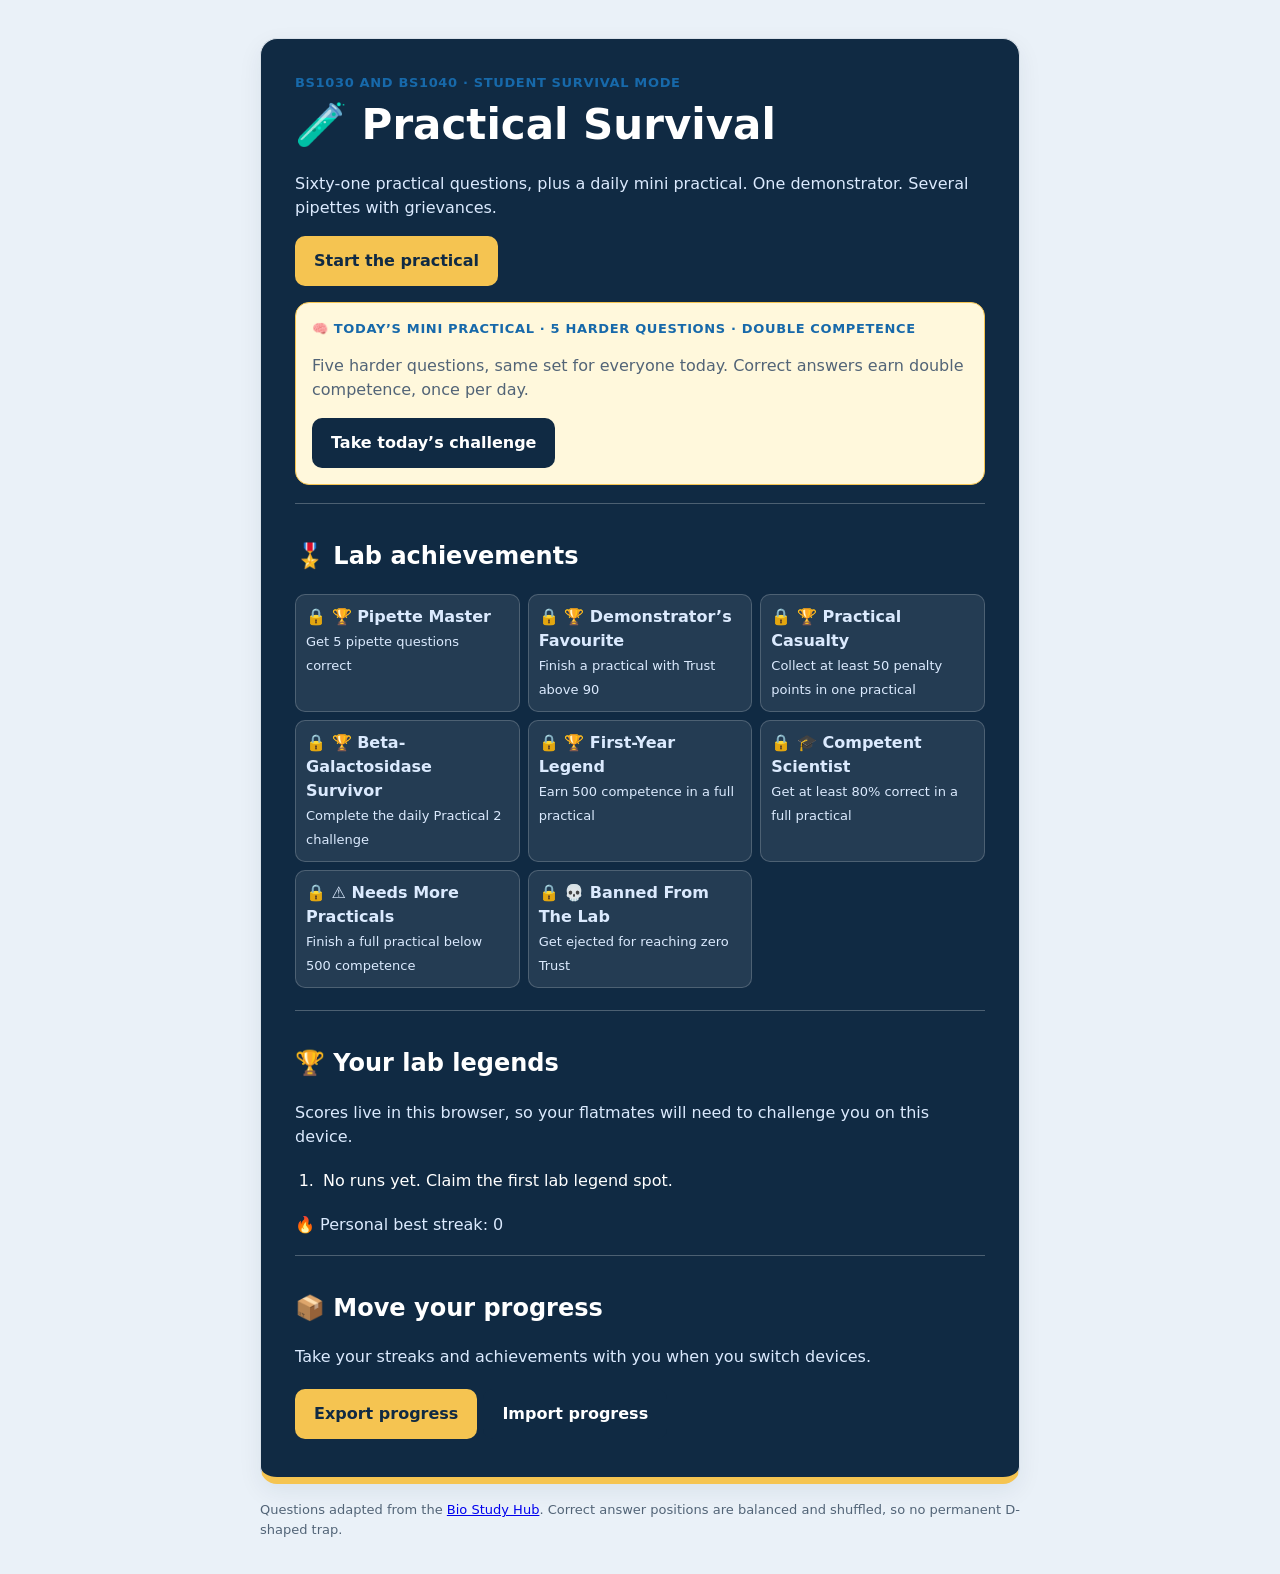
==== index.html @ 068f7a78 "Improve page metadata and accessibility Add descriptive metadata, canonical URL, social text preview" ====
<!doctype html>
<html lang="en"><head><meta charset="utf-8"><meta name="viewport" content="width=device-width,initial-scale=1"><meta name="theme-color" content="#102a43"><title>BS1030 Practical Survival Game | Biology Revision</title>
<meta name="description" content="Play a funny biology practical survival game with daily MCQs, streaks and achievements. Test your lab skills and beat the demonstrator.">
<link rel="canonical" href="https://krishnakumarsukesh-blip.github.io/BS-game/">
<meta property="og:title" content="BS1030 Practical Survival Game">
<meta property="og:description" content="Funny biology practical MCQs, daily challenges, streaks and lab survival. Can you keep the demonstrator happy?">
<meta property="og:url" content="https://krishnakumarsukesh-blip.github.io/BS-game/">
<meta property="og:type" content="website"><meta name="twitter:card" content="summary">
<meta name="twitter:title" content="BS1030 Practical Survival Game">
<meta name="twitter:description" content="Funny biology practical MCQs, daily challenges, streaks and lab survival.">
<link rel="icon" href="data:image/svg+xml,%3Csvg xmlns=%22http://www.w3.org/2000/svg%22 viewBox=%220 0 100 100%22%3E%3Ctext y=%22.9em%22 font-size=%2290%22%3E%F0%9F%A7%AA%3C/text%3E%3C/svg%3E">
<script type="application/ld+json">{"@context":"https://schema.org","@type":"WebPage","name":"BS1030 Practical Survival Game","description":"A biology practical revision game with multiple-choice questions and daily challenges.","url":"https://krishnakumarsukesh-blip.github.io/BS-game/"}</script><style>
:root{font:16px/1.5 system-ui,sans-serif;color:#142536;background:#eaf1f8}*{box-sizing:border-box}body{margin:0;padding:22px 14px}main{max-width:760px;margin:auto}h1{color:#102a43;font-size:clamp(28px,6vw,42px);margin:0}.muted{color:#526477}.card{background:#fffdf7;border:1px solid #d8e0e8;border-radius:17px;padding:clamp(20px,5vw,34px);margin:16px 0;box-shadow:0 8px 24px #102a4312}.hero{background:#102a43;color:white;border-bottom:7px solid #f5c451}.hero h1{color:white}.hero p{color:#dbeafe}.primary,.next{border:0;border-radius:10px;background:#f5c451;color:#102a43;padding:13px 19px;font:inherit;font-weight:900;cursor:pointer}.next{background:#102a43;color:white}.stats{display:flex;gap:10px}.stats p{flex:1;background:white;border-radius:12px;padding:11px 14px;margin:8px 0}.stats small{display:block;color:#526477}.stats b{font-size:20px}.board{margin-top:22px;border-top:1px solid #ffffff40;padding-top:14px}.board ol{padding-left:24px}.board li{padding:4px}.board-empty{color:#dbeafe}.eyebrow{color:#1769aa;font-size:13px;font-weight:900;text-transform:uppercase;letter-spacing:.05em}.q{font-size:clamp(21px,4vw,28px);line-height:1.3}.options{display:grid;gap:10px}.option{padding:14px;text-align:left;background:white;border:2px solid #d8e0e8;border-radius:10px;font:inherit}.option:hover:not(:disabled){border-color:#1769aa}.option.correct{background:#dcfce7;border-color:#147d64}.option.wrong{background:#fee2e2;border-color:#b93838}.option:disabled{cursor:default}#feedback{padding:14px;border-radius:10px;margin-top:14px;white-space:pre-line}.good{background:#dcfce7}.bad{background:#fee2e2}.actions{display:flex;justify-content:flex-end;margin-top:14px}#bar{height:8px;background:#dce4eb;border-radius:8px;overflow:hidden;margin:10px 0 16px}#bar i{display:block;height:100%;background:#f5c451;width:0}.hidden{display:none!important}.eject{text-align:center;border-top-color:#b93838}.eject .big{font-size:60px}.small{font-size:13px;color:#526477}button:focus-visible{outline:3px solid #f5c451;outline-offset:3px}@media(max-width:480px){body{padding:14px 10px}.stats{gap:5px}.stats p{padding:8px;font-size:14px}.stats b{font-size:18px}}
.transfer{margin-top:18px;padding-top:14px;border-top:1px solid #ffffff40}.transfer p{color:#dbeafe}.transfer button{margin:4px 6px 4px 0}.transfer-guide{margin-top:10px;padding:14px;border-radius:12px;background:#ffffff12;border:1px solid #ffffff30}.transfer-guide ol{padding-left:24px}.transfer-guide li{margin:5px 0;color:#dbeafe}.transfer-message{padding:12px;border-radius:10px;background:#fff8dc;color:#142536!important;font-weight:800}.daily{margin-top:16px;padding:16px;border:1px solid #f5c451;border-radius:14px;background:#fff8dc;color:#142536}.daily p{color:#526477}.achievements{margin-top:18px;padding-top:14px;border-top:1px solid #ffffff40}.badges{display:grid;grid-template-columns:repeat(auto-fit,minmax(220px,1fr));gap:8px}.badge{background:#ffffff16;border:1px solid #ffffff30;border-radius:10px;padding:10px;color:#dbeafe}.badge.unlocked{background:#fff8dc;border-color:#f5c451;color:#142536}.badge b{display:block}.badge span{font-size:13px}.done{opacity:.72;cursor:default}@media(max-width:480px){.badges{grid-template-columns:1fr}}@media print{body{padding:0;background:#fff;color:#142536}.hero{background:#fff;color:#142536;border:1px solid #d8e0e8;box-shadow:none}.hero h1,.hero p,.transfer p,.transfer-guide li,.board-empty{color:#142536}.primary,.next,#start,#dailyStart,.transfer,#play{display:none!important}.card{box-shadow:none;break-inside:avoid}}
</style></head><body><main>
<section id="home" class="card hero"><div class="eyebrow">BS1030 and BS1040 · student survival mode</div><h1>🧪 Practical Survival</h1><p>Sixty-one practical questions, plus a daily mini practical. One demonstrator. Several pipettes with grievances.</p><button id="start" class="primary">Start the practical</button><section class="daily"><div class="eyebrow">🧠 Today’s mini practical · 5 harder questions · double competence</div><p id="dailycopy">A fresh set every day. Same challenge for everyone, new science to sweat over.</p><button id="dailyStart" class="next">Take today’s challenge</button></section><section class="achievements"><h2>🎖️ Lab achievements</h2><div id="badges" class="badges"></div></section><div class="board"><h2>🏆 Your lab legends</h2><p class="board-empty">Scores live in this browser, so your flatmates will need to challenge you on this device.</p><ol id="leaders"></ol><p id="beststreak"></p></div><section class="transfer"><h2>📦 Move your progress</h2><p>Take your streaks and achievements with you when you switch devices.</p><button id="exportToggle" class="primary" type="button" aria-expanded="false">Export progress</button><button id="importToggle" class="next" type="button" aria-expanded="false">Import progress</button><section id="exportGuide" class="transfer-guide hidden"><h3>📤 Export your progress</h3><ol><li>Choose <b>Download my progress</b> below.</li><li>Your browser saves a small progress file, usually in Downloads.</li><li>Move that file to your other device, for example by emailing it to yourself or using cloud storage.</li><li>On the other device, open this game and choose <b>Import progress</b>.</li></ol><button id="exportDo" class="primary" type="button">Download my progress</button></section><section id="importGuide" class="transfer-guide hidden"><h3>📥 Import your progress</h3><ol><li>First transfer the progress file to this device.</li><li>Choose <b>Choose progress file</b> below, then select that file.</li><li>Your scores and achievements will be added to the ones already here.</li><li>A happy demonstrator confirms the transfer. No account, password, or lab coat required.</li></ol><button id="importDo" class="next" type="button">Choose progress file</button><input id="progressFile" type="file" accept="application/json,.json" class="hidden" aria-label="Choose a Practical Survival progress file to import"></section><p id="transferMessage" class="transfer-message hidden" role="status" aria-live="polite"></p></section></section>
<div id="play" class="hidden"><section id="story" class="card hidden" aria-live="polite"><div class="eyebrow">THE PRACTICAL BEGINS</div><h2 class="q">You enter the laboratory.</h2><p>The demonstrator is checking the risk assessment. You have approximately three seconds to look responsible.</p><div class="options"><button id="goggles" class="option">🥽 Wear goggles</button><button id="nogoggles" class="option">😎 Skip goggles</button></div><div id="storyPenalty" class="bad hidden" style="padding:14px;border-radius:10px;margin-top:14px;white-space:pre-line">💀 Safety violation.

The demonstrator appears from nowhere.

Reputation -20</div><div class="actions"><button id="storyContinue" class="next hidden">Continue into the practical</button></div></section><div class="stats"><p><small>Competence</small><b id="score">0</b></p><p><small>Reputation</small><b id="rep">100</b></p><p><small>Streak</small><b id="streak">0</b></p></div><div id="bar"><i id="progress"></i></div><section id="game" class="card" aria-live="polite"><div class="eyebrow" id="meta"></div><h2 class="q" id="question"></h2><div id="options" class="options"></div><div id="feedback" class="hidden" role="status"></div><div class="actions"><button id="next" class="next" disabled>Choose an answer</button></div></section><section id="finish" class="card hidden" aria-live="polite"></section><section id="eject" class="card eject hidden" aria-live="assertive"><div class="big">🚨</div><h2>LAB PRIVILEGES REVOKED</h2><p id="ejectline"></p><p>The P20 has filed a formal complaint. Campus security is escorting you out in a wheeled office chair.</p><p>Returning to base camp...</p><button id="ejecthome" class="next">Back to home now</button></section></div>
<p class="small">Questions adapted from the <a href="https://krishnakumarsukesh-blip.github.io/bs-study-companion/">Bio Study Hub</a>. Correct answer positions are balanced and shuffled, so no permanent D-shaped trap.</p></main><script>
const DAILY=[
["BS1040 · Practical 2 · β-galactosidase","In a lac operon reporter assay, what does β-galactosidase activity most directly report?",["Expression from the lac promoter under the assay conditions","The rate of DNA replication","The number of mitochondria per cell","The amount of lactose transported, regardless of gene expression"],"Expression from the lac promoter under the assay conditions","In a reporter assay, β-galactosidase activity is used as a readout of lac promoter expression."],
["BS1040 · Practical 2 · β-galactosidase","Why is ONPG useful in a β-galactosidase assay?",["It is cleaved to produce a coloured product that can be measured","It blocks transcription of lacZ","It stains DNA blue without an enzyme","It supplies ATP directly to the enzyme"],"It is cleaved to produce a coloured product that can be measured","β-galactosidase cleaves ONPG, producing a yellow product whose absorbance can be measured."],
["BS1040 · Practical 2 · β-galactosidase","A sample has a higher absorbance than its blank after ONPG incubation. What is the best interpretation?",["The sample generated more coloured product than the blank","The sample necessarily contains more cells alive","The enzyme has been completely inhibited","The blank has more β-galactosidase activity"],"The sample generated more coloured product than the blank","After blank correction, higher absorbance indicates more coloured product formed in the assay."],
["BS1040 · Practical 2 · β-galactosidase","Why should reaction time and temperature be kept consistent between samples?",["They affect enzyme reaction rate and therefore product formation","They change the DNA sequence during measurement","They prevent ONPG from entering the cuvette","They make absorbance independent of product concentration"],"They affect enzyme reaction rate and therefore product formation","Enzyme activity depends on conditions, so timing and temperature must be controlled for fair comparisons."],
["BS1040 · Practical 2 · β-galactosidase","An induced culture gives higher β-galactosidase activity than an uninduced control, with similar cell density. What does this support?",["The inducer increased reporter expression under these conditions","The inducer stopped all protein synthesis","The control had more lac promoter activity","Cell density alone explains the difference"],"The inducer increased reporter expression under these conditions","With similar cell density, increased activity supports induction of reporter expression."],
["BS1040 · Practical 2 · β-galactosidase","Why include a substrate-free blank in a colorimetric enzyme assay?",["To account for background absorbance not caused by substrate conversion","To maximise enzyme activity","To replace the negative control culture","To measure the sample’s DNA concentration"],"To account for background absorbance not caused by substrate conversion","The blank helps correct background signal from the sample and assay reagents."],
["BS1040 · Practical 2 · β-galactosidase","Two samples have different cell densities. Which comparison is fairest when estimating expression per cell?",["Normalise enzyme activity to cell density using the specified method","Compare raw absorbance only","Use the sample with the darker colour as the control","Subtract the lower density from the higher absorbance"],"Normalise enzyme activity to cell density using the specified method","Normalising to cell density helps separate expression differences from having different amounts of culture."],
["BS1040 · Practical 2 · β-galactosidase","A standard curve is linear over a stated range. One sample reads above that range. What should you do?",["Dilute the sample and remeasure within the validated range","Extrapolate far beyond the curve without qualification","Report zero activity","Change the blank until it falls in range"],"Dilute the sample and remeasure within the validated range","Diluting and rerunning within the linear range gives a more reliable estimate."]
];
const Q=[
["BS1030 · Practical skills","Which pipette should be used for 750 µL?",["P20","P200","P1000"],"P1000","750 µL is within the P1000 range. P20 and P200 would be outside their limits. The pipette has grounds for its complaint."],
["BS1040 · Membrane transport","Why do phospholipids spontaneously form bilayers in water?",["Their hydrophilic tails bind covalently","Their hydrophobic tails cluster away from water while hydrophilic heads face water","Their phosphate groups move into the bilayer centre","Every phospholipid is permanently attached to a membrane protein"],"Their hydrophobic tails cluster away from water while hydrophilic heads face water","Hydrophobic tails avoid water while hydrophilic heads interact with it. No tiny membrane construction crew required."],
["BS1040 · Osmosis","A cell is transferred to a hypotonic solution. What happens first?",["Water leaves and the cell shrinks","Water enters and the cell swells","K+ enters and water follows immediately","The membrane becomes impermeable to water"],"Water enters and the cell swells","Water moves into the cell by osmosis, so it swells."],
["BS1040 · Cell volume","During regulatory volume decrease, why does loss of intracellular K+ help a swollen cell recover?",["It raises intracellular osmolality","It lowers intracellular osmolality so water can leave","It directly digests excess water","It makes the membrane completely rigid"],"It lowers intracellular osmolality so water can leave","Losing K+ lowers intracellular osmolality, allowing water to leave. K+ changes the osmotic balance, it does not eat water."],
["BS1040 · Aquaporins","The osmotic gradient is unchanged, but more aquaporins are inserted into the membrane. What is most likely?",["Water permeability and water flux increase","Water permeability decreases but flux increases","Only solute permeability increases","No membrane property changes"],"Water permeability and water flux increase","More aquaporins provide more water channels, increasing water permeability and flux."],
["BS1040 · Membrane transport","Which statement distinguishes water flux from membrane permeability?",["Flux is a membrane property; permeability is the driving force","Flux is movement per unit time; permeability describes how readily the membrane permits movement","They are identical terms","Permeability always increases when osmolality increases"],"Flux is movement per unit time; permeability describes how readily the membrane permits movement","Flux is movement per unit time. Permeability describes how readily the membrane allows movement."],
["BS1040 · Transporters","An inhibitor blocks ATP hydrolysis by an ABC transporter. What is the direct consequence?",["Transport driven by that ABC protein decreases or stops","Passive diffusion through the bilayer accelerates","All membrane proteins are degraded","The transported solute becomes ATP"],"Transport driven by that ABC protein decreases or stops","ABC transporters use ATP hydrolysis to drive transport. The cargo does not turn into ATP."],
["BS1040 · Endocytosis","A receptor-bound ligand is internalised by receptor-mediated endocytosis. Which compartment does it usually enter first?",["Nucleus","Early endosome","Mitochondrial matrix","Golgi trans face"],"Early endosome","The internalised receptor and ligand usually arrive first in an early endosome. The nucleus is not a parcel depot."],
["BS1040 · Receptor recycling","Which route best describes recycling of an internalised plasma-membrane receptor?",["Early endosome → recycling endosome → plasma membrane","Lysosome → nucleus → plasma membrane","ER → lysosome → mitochondrion","Plasma membrane → nucleolus → Golgi"],"Early endosome → recycling endosome → plasma membrane","Receptors can pass through a recycling endosome and return to the plasma membrane."],
["BS1040 · Endocytic pathway","Which sequence best represents a common degradative endocytic pathway?",["Plasma membrane → early endosome → late endosome → lysosome","Plasma membrane → nucleus → peroxisome","Golgi → ribosome → lysosome","Early endosome → ER → chloroplast"],"Plasma membrane → early endosome → late endosome → lysosome","A common route is plasma membrane, early endosome, late endosome, then lysosome."],
["BS1040 · Cell signalling","A signalling response starts normally but stays active much longer than usual. Which defect best explains this?",["Excessive negative feedback","Loss of negative feedback or pathway deactivation","Complete absence of receptors","Failure to produce the initial signal"],"Loss of negative feedback or pathway deactivation","If the pathway cannot be switched down, the response persists."],
["BS1040 · Protein targeting","A protein contains the sequence KKKRK. What destination is most consistent with this motif?",["Nucleus","Extracellular space only","Lysosome via mannose-6-phosphate","Peroxisome via SKL"],"Nucleus","A basic nuclear localisation signal such as KKKRK can be recognised for nuclear import."],
["BS1040 · Nuclear transport","What is the main role of an importin?",["To synthesise proteins in the nucleus","To recognise nuclear localisation signals and mediate nuclear import","To digest proteins entering the nucleus","To export all RNA without selection"],"To recognise nuclear localisation signals and mediate nuclear import","Importins bind cargo carrying nuclear localisation signals and help transport it into the nucleus."],
["BS1040 · Protein secretion","A secreted protein is being synthesised. Which pathway is most appropriate?",["Free ribosome → nucleus → plasma membrane","Rough ER → Golgi apparatus → secretory vesicle → plasma membrane","Lysosome → peroxisome → cytosol","Mitochondrion → nucleus → Golgi"],"Rough ER → Golgi apparatus → secretory vesicle → plasma membrane","Proteins entering the secretory pathway are processed through rough ER and Golgi before vesicle release."],
["BS1040 · Organelles","Which organelle is especially associated with protein modification and the start of the secretory pathway?",["Rough endoplasmic reticulum","Centrosome","Nucleolus","Peroxisome only"],"Rough endoplasmic reticulum","The rough ER is a key starting point for synthesis and early modification of many secreted and membrane proteins."],
["BS1040 · Cellular respiration","Where do oxidative-phosphorylation reactions occur in a eukaryotic cell?",["Cytosol","Inner mitochondrial membrane","Nuclear envelope only","Lysosomal lumen"],"Inner mitochondrial membrane","The electron-transport chain and ATP synthase are located in the inner mitochondrial membrane."],
["BS1040 · Numeracy · CFU","A plate has 42 colonies after 0.20 ml of a 10⁻⁵ dilution is plated. What was the original concentration?",["2.1 × 10⁵ CFU ml⁻¹","2.1 × 10⁶ CFU ml⁻¹","2.1 × 10⁷ CFU ml⁻¹","8.4 × 10⁷ CFU ml⁻¹"],"2.1 × 10⁷ CFU ml⁻¹","CFU ml⁻¹ = 42 ÷ (0.20 × 10⁻⁵) = 2.1 × 10⁷."],
["BS1040 · Numeracy · Phage titre","A count of 60 plaques comes from 0.10 ml of a 10⁻⁷ dilution. What is the original titre?",["6.0 × 10⁷ PFU ml⁻¹","6.0 × 10⁸ PFU ml⁻¹","6.0 × 10⁹ PFU ml⁻¹","6.0 × 10¹⁰ PFU ml⁻¹"],"6.0 × 10⁹ PFU ml⁻¹","PFU ml⁻¹ = 60 ÷ (0.10 × 10⁻⁷) = 6.0 × 10⁹."],
["BS1040 · Numeracy · MOI","You have 2 × 10⁶ cells and require an MOI of 5. How many infectious units are needed?",["4 × 10⁵","2 × 10⁶","1 × 10⁷","1 × 10⁸"],"1 × 10⁷","Required infectious units = cells × MOI = 2 × 10⁶ × 5 = 1 × 10⁷."],
["BS1040 · Numeracy · Viral stock","A viral stock is 5 × 10⁸ PFU/ml. What volume supplies 1 × 10⁸ PFU?",["0.02 ml","0.20 ml","2.0 ml","5.0 ml"],"0.20 ml","Volume = required PFU ÷ stock concentration = 1 × 10⁸ ÷ 5 × 10⁸ = 0.20 ml."],
["BS1040 · Microbiology methods","Why can optical density remain high when a viable-count result is low?",["Optical density detects only living cells","Dead cells and debris can still scatter light","CFU counts every physical particle","Optical density measures DNA sequence"],"Dead cells and debris can still scatter light","Optical density measures light scattering, which can include dead cells and debris; viable counts require colony formation."],
["BS1040 · Growth curves","What mainly occurs during the lag phase of a batch-culture growth curve?",["Cells adapt to the new conditions before maximal division","The viable count necessarily falls to zero","Nutrients are unlimited and division is maximal","Cell division exactly balances cell death"],"Cells adapt to the new conditions before maximal division","Cells adjust to their new conditions before entering rapid division."],
["BS1040 · Growth curves","Which description best fits exponential phase?",["Cells divide at an approximately maximal and regular rate","Cells never divide","Growth equals death exactly","Only secondary metabolites can be produced"],"Cells divide at an approximately maximal and regular rate","During exponential phase, cells divide at a high, relatively regular rate under the current conditions."],
["BS1040 · Growth curves","What best characterises stationary phase in a closed batch culture?",["Growth rate exceeds death indefinitely","Overall cell number is relatively stable because growth and death are balanced or net growth has ceased","Every cell is metabolically inactive","The culture has returned to lag phase"],"Overall cell number is relatively stable because growth and death are balanced or net growth has ceased","The population is relatively stable because net growth has slowed or stopped, often as growth and death balance."],
["BS1040 · Microbial nutrition","In microbial nutritional classification, what does photo- specify?",["Carbon source","Energy source","Electron acceptor only","Cell-wall type"],"Energy source","Photo- identifies light as the energy source."],
["BS1040 · Microbial nutrition","What does heterotroph specify?",["Use of organic carbon as a carbon source","Use of light as energy","Use of inorganic electron donors only","Complete inability to use carbon"],"Use of organic carbon as a carbon source","Heterotrophs use organic compounds as their carbon source."],
["BS1040 · Microbial metabolism","Which statement about secondary metabolites is most accurate?",["They are always essential for basic growth","They are often produced in later growth phases and are not directly required for basic growth","They are identical to ATP","They can be produced only by viruses"],"They are often produced in later growth phases and are not directly required for basic growth","Secondary metabolites often appear in later growth phases and are not directly required for basic growth."],
["BS1040 · Microbiology history","What main conclusion came from Pasteur's swan-neck flask experiments?",["Microorganisms arise spontaneously from sterile broth","Air itself prevents growth","Microorganisms come from pre-existing contamination rather than spontaneous generation","Broth cannot support microbial growth"],"Microorganisms come from pre-existing contamination rather than spontaneous generation","The flask allowed air in while limiting contamination by particles, supporting growth from existing microorganisms rather than spontaneous generation."],
["BS1040 · Microbiology methods","Which method specifically estimates viable colony-forming units under the chosen culture conditions?",["Plate count","Gram stain alone","Dry mass only","Genome sequencing"],"Plate count","A plate count estimates organisms able to form colonies under the chosen conditions."],
["BS1040 · Horizontal gene transfer","Which observation most strongly supports transduction?",["DNA transfer requires a bacteriophage","DNA transfer is stopped by removing cell contact","Cells take up purified DNA directly","Only plasmids move through a pilus"],"DNA transfer requires a bacteriophage","Transduction is bacteriophage-mediated DNA transfer."],
["BS1040 · Horizontal gene transfer","Which feature defines conjugation most directly?",["Uptake of naked DNA","Phage-mediated transfer","Direct cell-to-cell DNA transfer, often involving a conjugative plasmid","Transfer of protein without nucleic acid"],"Direct cell-to-cell DNA transfer, often involving a conjugative plasmid","Conjugation involves direct transfer between cells, commonly using a conjugative plasmid."],
["BS1040 · Horizontal gene transfer","Extracellular DNase prevents acquisition of a resistance marker. Which mechanism was most likely responsible?",["Transformation","Transduction","Conjugation","Binary fission"],"Transformation","Transformation involves uptake of extracellular DNA, which DNase can degrade."],
["BS1040 · Biotechnology","What does an antibiotic-resistance marker on a cloning vector allow you to identify?",["Cells that retained the vector","Cells containing any DNA mutation","Cells that lost the vector","Viruses without nucleic acid"],"Cells that retained the vector","Under the matching selection conditions, resistant cells are candidates that retained the vector."],
["BS1040 · Virology","Which component is present in every virion?",["A lipid envelope","Both DNA and RNA","Nucleic acid and a protein capsid","A cellular ribosome"],"Nucleic acid and a protein capsid","A virion contains a nucleic-acid genome enclosed by a protein capsid; envelopes and ribosomes are not universal."],
["BS1040 · Virology","What distinguishes an enveloped virus from a non-enveloped virus?",["A host-derived lipid bilayer around the capsid","The absence of a genome","The presence of bacterial ribosomes","The ability to infect cells"],"A host-derived lipid bilayer around the capsid","An enveloped virus has a host-derived lipid membrane surrounding its capsid."],
["BS1040 · Virology","A viral genome can be translated immediately after uncoating. Which genome type is most consistent with this?",["Positive-sense single-stranded RNA","Negative-sense single-stranded RNA without polymerase","Double-stranded DNA that has not been transcribed","A protein-only genome"],"Positive-sense single-stranded RNA","Positive-sense RNA can function as messenger RNA for translation."],
["BS1040 · Virology","Why must a negative-sense RNA virus supply or encode an RNA-dependent RNA polymerase?",["To make positive-sense RNA that can be translated","To build a peptidoglycan wall","To send host DNA to a lysosome","To translate proteins without RNA"],"To make positive-sense RNA that can be translated","The negative-sense genome must be copied into complementary positive-sense RNA before it can be translated."],
["BS1040 · Virology","What must occur before a retroviral RNA genome can become integrated DNA?",["Reverse transcription","Translation into peptidoglycan","Conversion into a protein capsid only","Direct chromosome segregation"],"Reverse transcription","Reverse transcriptase makes a DNA copy of the retroviral RNA genome before integration."],
["BS1040 · Virology","What does PFU measure most directly?",["All physical virus particles","Infectious units capable of forming plaques under the assay conditions","Only viral proteins","Host-cell concentration"],"Infectious units capable of forming plaques under the assay conditions","PFU estimates infectious units that form plaques in that assay, not every physical particle."],
["BS1040 · Virology","A virus acquires a mutation. Which conclusion is justified without further evidence?",["It must be more virulent","Its genotype changed, but effects on phenotype or virulence must be tested","It can no longer replicate","It has become a bacterium"],"Its genotype changed, but effects on phenotype or virulence must be tested","A mutation changes genotype; its effects on phenotype or virulence need evidence."],
["BS1040 · Cytoskeleton","Which cytoskeletal component is the principal structural element of the mitotic spindle?",["Microtubules","Peptidoglycan","Cellulose","Phospholipid tails"],"Microtubules","The mitotic spindle is built primarily from microtubules."],
["BS1040 · Cytoskeleton","Which cytoskeletal component is most directly associated with lamellipodia and the contractile ring?",["Actin filaments","Microtubules only","Bacterial flagellin","Collagen fibres"],"Actin filaments","Actin filaments support lamellipodia and form the contractile ring during cytokinesis."],
["BS1040 · Protein function","What can post-translational modifications do to a protein?",["Alter its charge, shape, activity or interactions","Always destroy it","Occur only in bacteria","Never affect its localisation"],"Alter its charge, shape, activity or interactions","Post-translational modifications can change protein properties and interactions, sometimes including localisation."],
["BS1040 · Cell division","What is the general outcome of meiosis from one diploid precursor?",["One DNA replication followed by two divisions produces haploid cells","Two DNA replications followed by one division produces diploid cells","No DNA replication occurs","The chromosome number always doubles"],"One DNA replication followed by two divisions produces haploid cells","Meiosis follows one DNA replication with two divisions, reducing chromosome number."],
["BS1040 · Cell division","During meiotic recombination, crossing over normally occurs between which structures?",["Non-sister chromatids of homologous chromosomes","Sister chromatids only","Unrelated proteins","Cell membranes"],"Non-sister chromatids of homologous chromosomes","Crossing over occurs between non-sister chromatids of homologous chromosomes."],
["BS1040 · Immunity","Which statement best describes innate immunity?",["Rapid and broadly acting, without antigen-specific adaptive memory","Dependent entirely on antibodies","Present only after vaccination","Specific to one pathogen strain from birth"],"Rapid and broadly acting, without antigen-specific adaptive memory","Innate immunity provides rapid broad responses and is distinct from antigen-specific adaptive memory."],
["BS1040 · Disease mechanisms","How can cholera produce severe watery diarrhoea without extensive killing of intestinal epithelial cells?",["The toxin alters ion transport, causing water secretion","The bacterium removes intestinal blood vessels","The toxin converts epithelial cells into viruses","Dehydration occurs before infection"],"The toxin alters ion transport, causing water secretion","Cholera toxin disrupts ion transport and drives water secretion into the gut." ],
["BS1030 · Practical skills · Pipetting","Which pipette is appropriate for 85 µL?",["P20","P200","P1000","P10"],"P200","85 µL falls within the usual P200 working range."],
["BS1030 · Practical skills · Pipetting","You need to transfer 8 µL. Which pipette is the best fit?",["P10","P20","P200","P1000"],"P10","An 8 µL transfer fits a P10. The P1000 would be bringing a forklift to a teaspoon job."],
["BS1030 · Practical skills · Pipetting","Why can pre-wetting a pipette tip improve the consistency of aqueous transfers?",["It helps reduce volume variation from liquid wetting the inside of the tip","It calibrates the pipette automatically","It increases the pipette’s maximum volume","It removes the need to use the correct pipette range"],"It helps reduce volume variation from liquid wetting the inside of the tip","Pre-wetting can condition the tip surface and reduce variation from liquid wetting, especially for accurate transfers."],
["BS1030 · Practical skills · Pipetting","Why should a pipette tip be changed between different samples?",["To reduce carryover and cross-contamination","To make every sample the same volume","To sterilise the pipette body","To increase the pipette’s maximum range"],"To reduce carryover and cross-contamination","Changing tips reduces transfer of material from one sample to another."],
["BS1040 · Membranes","What is the main role of cholesterol in many animal cell membranes?",["To buffer membrane fluidity across temperature changes","To form the cell wall","To transport all ions using ATP","To copy membrane DNA"],"To buffer membrane fluidity across temperature changes","Cholesterol helps regulate membrane fluidity and permeability."],
["BS1040 · Membrane transport","Which process moves a substance down its concentration gradient through a membrane protein without direct ATP use?",["Facilitated diffusion","Primary active transport","Endocytosis","Exocytosis"],"Facilitated diffusion","Facilitated diffusion uses a channel or carrier but does not directly require ATP."],
["BS1040 · Cell signalling","A ligand binds a cell-surface receptor. What is the receptor's immediate role?",["To detect the signal and initiate a cellular response","To translate DNA into protein","To digest the ligand in the nucleus","To make every cell respond identically"],"To detect the signal and initiate a cellular response","Receptors detect signals and couple them to downstream cellular responses."],
["BS1040 · Organelles","Which organelle contains enzymes that break down many macromolecules in an acidic compartment?",["Lysosome","Ribosome","Centrosome","Nucleolus"],"Lysosome","Lysosomes contain hydrolytic enzymes that function in an acidic lumen."],
["BS1040 · Protein trafficking","What is the usual destination for a protein carrying a functional ER retention signal?",["Endoplasmic reticulum","Mitochondrial matrix","Nuclear pore","Extracellular space"],"Endoplasmic reticulum","ER retention and retrieval signals help keep certain proteins in the ER."],
["BS1040 · Microbiology","Why is an aseptic technique used when transferring microbial cultures?",["To reduce contamination of cultures, people and the environment","To make every bacterium grow faster","To remove all genetic variation","To guarantee that a culture is harmless"],"To reduce contamination of cultures, people and the environment","Aseptic technique reduces unwanted transfer of microorganisms and helps protect the culture and operator."],
["BS1040 · Microbiology","What does a selective medium do?",["Favour the growth of some organisms while inhibiting others","Measure cell size directly","Make all species grow equally","Identify a species from colour alone in every case"],"Favour the growth of some organisms while inhibiting others","Selective media use conditions or ingredients that favour some organisms over others."],
["BS1040 · Growth curves","In a closed batch culture, why does growth eventually slow?",["Nutrients become limited and waste products can accumulate","Cells stop needing energy","The culture gains unlimited oxygen","Every cell becomes a spore"],"Nutrients become limited and waste products can accumulate","Resource limitation and waste accumulation contribute to slowing growth in batch culture."],
["BS1040 · Cell division","What is the main purpose of mitosis in a multicellular eukaryote?",["Produce daughter nuclei with the same chromosome number","Halve chromosome number to make gametes","Recombine unrelated bacterial genomes","Copy only mitochondrial DNA"],"Produce daughter nuclei with the same chromosome number","Mitosis distributes replicated chromosomes into daughter nuclei while maintaining chromosome number."],
["BS1040 · Bacterial genetics","A plasmid is described as conjugative. What does this usually mean?",["It carries functions that can support its transfer between bacterial cells","It can only replicate inside a human nucleus","It contains no DNA","It is always integrated into the chromosome"],"It carries functions that can support its transfer between bacterial cells","Conjugative plasmids encode transfer functions that can enable cell-to-cell plasmid transfer."]];
let run=[],n=0,score=0,rep=100,streak=0,locked=false,positionDeck={},lastPosition={},mode="standard",correctCount=0,mistakeDebt=0,dailyDate="";
const el=id=>document.getElementById(id),STORE="bs-practical-survival-local-board-v2",ACH="bs-practical-survival-achievements-v1",STATS="bs-practical-survival-stats-v1",DAILYDONE="bs-practical-survival-daily-v1";
const BADGES=[
{id:"pipette",name:"🏆 Pipette Master",desc:"Get 5 pipette questions correct"},
{id:"trust",name:"🏆 Demonstrator’s Favourite",desc:"Finish a practical with Trust above 90"},
{id:"casualty",name:"🏆 Practical Casualty",desc:"Collect at least 50 penalty points in one practical"},
{id:"beta",name:"🏆 Beta-Galactosidase Survivor",desc:"Complete the daily Practical 2 challenge"},
{id:"legend",name:"🏆 First-Year Legend",desc:"Earn 500 competence in a full practical"},
{id:"scientist",name:"🎓 Competent Scientist",desc:"Get at least 80% correct in a full practical"},
{id:"practicals",name:"⚠️ Needs More Practicals",desc:"Finish a full practical below 500 competence"},
{id:"banned",name:"💀 Banned From The Lab",desc:"Get ejected for reaching zero Trust"}
];
function shuffle(a){a=a.slice();for(let i=a.length-1;i>0;i--){let j=Math.floor(Math.random()*(i+1));[a[i],a[j]]=[a[j],a[i]]}return a}
function records(){try{return JSON.parse(localStorage.getItem(STORE)||"[]")}catch(e){return []}}
function stats(){try{return JSON.parse(localStorage.getItem(STATS)||"{} ")}catch(e){return {}}}
function got(){try{return JSON.parse(localStorage.getItem(ACH)||"{}")}catch(e){return {}}}
function award(id){let a=got();if(a[id])return false;a[id]=new Date().toISOString();try{localStorage.setItem(ACH,JSON.stringify(a))}catch(e){}return true}
function paintBadges(){let box=el("badges");box.replaceChildren();let a=got();BADGES.forEach(x=>{let d=document.createElement("div");d.className="badge"+(a[x.id]?" unlocked":"");let b=document.createElement("b");b.textContent=(a[x.id]?"✅ ":"🔒 ")+x.name;let s=document.createElement("span");s.textContent=x.desc+(a[x.id]?" · Unlocked":"");d.append(b,s);box.append(d)})}
function dailyKey(){return new Date().toISOString().slice(0,10)}
function renderBoard(){let list=el("leaders");list.replaceChildren();let r=records().sort((a,b)=>b.score-a.score||b.streak-a.streak).slice(0,5);if(!r.length){let li=document.createElement("li");li.textContent="No runs yet. Claim the first lab legend spot.";list.append(li)}else r.forEach((x,i)=>{let li=document.createElement("li");li.textContent=["🥇","🥈","🥉","🏅","🏅"][i]+" Run: "+x.score+" competence · best streak "+x.streak+" · "+x.date;list.append(li)});let best=Math.max(0,...records().map(x=>x.streak));el("beststreak").textContent="🔥 Personal best streak: "+best;paintBadges();let done=localStorage.getItem(DAILYDONE)===dailyKey();el("dailyStart").disabled=done;el("dailyStart").classList.toggle("done",done);el("dailyStart").textContent=done?"Daily challenge complete ✓":"Take today’s challenge";el("dailycopy").textContent=done?"Challenge cleared. Your double XP is banked. New mini practical at 00:00 UTC.":"Five harder questions, same set for everyone today. Correct answers earn double competence, once per day."}
const TRANSFER_KEYS=[STORE,ACH,STATS,DAILYDONE];function toggleGuide(which){let panel=el(which+"Guide"),button=el(which+"Toggle"),opening=panel.classList.contains("hidden");el("exportGuide").classList.add("hidden");el("importGuide").classList.add("hidden");el("exportToggle").setAttribute("aria-expanded","false");el("importToggle").setAttribute("aria-expanded","false");el("transferMessage").classList.add("hidden");if(opening){panel.classList.remove("hidden");button.setAttribute("aria-expanded","true")}}function downloadProgress(){let data={app:"BS Practical Survival",version:1,exportedAt:new Date().toISOString(),progress:{}};TRANSFER_KEYS.forEach(k=>{let value=localStorage.getItem(k);if(value!==null)data.progress[k]=value});let blob=new Blob([JSON.stringify(data,null,2)],{type:"application/json"}),url=URL.createObjectURL(blob),a=document.createElement("a");a.href=url;a.download="bs-practical-survival-progress.json";document.body.append(a);a.click();a.remove();window.setTimeout(()=>URL.revokeObjectURL(url),1000);let msg=el("transferMessage");msg.textContent="🧯 The lab is temporarily shut for a highly important export. The demonstrator has secured £4.2 million in funding and is celebrating by buying one new clipboard.";msg.classList.remove("hidden")}function mergeProgress(incoming){TRANSFER_KEYS.forEach(k=>{if(!(k in incoming))return;let parsed;try{parsed=JSON.parse(incoming[k])}catch(e){return}if(k===STORE){let current=records(),combined=[...current,...(Array.isArray(parsed)?parsed:[])],seen=new Set();combined=combined.filter(item=>{let key=JSON.stringify(item);if(seen.has(key))return false;seen.add(key);return true}).sort((a,b)=>(b.score||0)-(a.score||0)||(b.streak||0)-(a.streak||0)).slice(0,10);localStorage.setItem(k,JSON.stringify(combined))}else if(k===ACH){localStorage.setItem(k,JSON.stringify({...got(),...(parsed&&typeof parsed==="object"?parsed:{})}))}else if(k===STATS){let existing=stats(),incomingStats=parsed&&typeof parsed==="object"?parsed:{};localStorage.setItem(k,JSON.stringify({...existing,...incomingStats,pipette:Math.max(existing.pipette||0,incomingStats.pipette||0)}))}else if(k===DAILYDONE){let current=localStorage.getItem(k)||"";if(typeof parsed==="string"&&parsed>current)localStorage.setItem(k,parsed)}})}function importProgressFile(file){if(!file)return;let reader=new FileReader();reader.onload=()=>{try{let bundle=JSON.parse(reader.result);if(bundle.version!==1||bundle.app!=="BS Practical Survival"||!bundle.progress||typeof bundle.progress!=="object")throw Error("This is not a Practical Survival progress file.");mergeProgress(bundle.progress);renderBoard();let msg=el("transferMessage");msg.textContent="🎉 Import complete! The demonstrator has received £4.2 million in emergency funding, upgraded to a swivel chair, and is now suspiciously cheerful. Your progress is ready.";msg.classList.remove("hidden")}catch(e){let msg=el("transferMessage");msg.textContent="⚠️ The demonstrator cannot read that file. Choose a progress file exported from Practical Survival and try again.";msg.classList.remove("hidden")}};reader.readAsText(file)}function saveRun(){try{let r=records();r.push({score:score,streak:streak,date:new Date().toLocaleDateString(),mode:mode});r.sort((a,b)=>b.score-a.score||b.streak-a.streak);localStorage.setItem(STORE,JSON.stringify(r.slice(0,10)))}catch(e){}}
function home(){el("story").classList.add("hidden");el("home").classList.remove("hidden");el("play").classList.add("hidden");el("eject").classList.add("hidden");el("finish").classList.add("hidden");renderBoard()}
function begin(which,initialRep=100){mode=which;score=0;rep=initialRep;streak=0;n=0;correctCount=0;mistakeDebt=0;locked=false;positionDeck={};lastPosition={};if(mode==="daily"){dailyDate=dailyKey();let seed=Array.from(dailyDate).reduce((v,c)=>(v*31+c.charCodeAt(0))>>>0,7);let rng=()=>{seed=(seed*1664525+1013904223)>>>0;return seed/4294967296};let a=DAILY.slice();for(let i=a.length-1;i>0;i--){let j=Math.floor(rng()*(i+1));[a[i],a[j]]=[a[j],a[i]]}run=a.slice(0,5)}else run=[Q[0],...shuffle(Q.slice(1))];el("score").textContent="0";el("rep").textContent=String(initialRep);el("streak").textContent="0";el("home").classList.add("hidden");el("play").classList.remove("hidden");el("score").parentElement.parentElement.classList.remove("hidden");el("bar").classList.remove("hidden");el("story").classList.add("hidden");el("game").classList.remove("hidden");el("finish").classList.add("hidden");el("eject").classList.add("hidden");show()}
function showStory(){el("home").classList.add("hidden");el("play").classList.remove("hidden");el("score").parentElement.parentElement.classList.add("hidden");el("bar").classList.add("hidden");el("story").classList.remove("hidden");el("game").classList.add("hidden");el("finish").classList.add("hidden");el("eject").classList.add("hidden");el("storyPenalty").classList.add("hidden");el("storyContinue").classList.add("hidden");el("goggles").classList.remove("hidden");el("nogoggles").classList.remove("hidden")}function chooseGoggles(skip){if(!skip){begin("standard",100);return}el("storyPenalty").classList.remove("hidden");el("storyContinue").classList.remove("hidden");el("goggles").classList.add("hidden");el("nogoggles").classList.add("hidden");el("storyContinue").onclick=()=>begin("standard",80)}function correctSlot(count){let d=positionDeck[count];if(!d||!d.length){d=shuffle(Array.from({length:count},(_,i)=>i));if(count>1&&d[0]===lastPosition[count])[d[0],d[1]]=[d[1],d[0]]}let p=d.shift();positionDeck[count]=d;lastPosition[count]=p;return p}
function show(){if(n>=run.length){finish();return}locked=false;let q=run[n];el("meta").textContent=(mode==="daily"?"DAILY MINI PRACTICAL · ":"")+"Question "+(n+1)+" of "+run.length+" · "+q[0];el("question").textContent=q[1];el("progress").style.width=(100*n/run.length)+"%";el("feedback").className="hidden";el("feedback").textContent="";el("next").disabled=true;el("next").textContent="Choose an answer";let options=shuffle(q[2].filter(x=>x!==q[3]));options.splice(correctSlot(q[2].length),0,q[3]);let box=el("options");box.replaceChildren();options.forEach((text,i)=>{let b=document.createElement("button");b.className="option";b.dataset.answer=text;b.textContent=String.fromCharCode(65+i)+". "+text;b.onclick=()=>answer(b,text,q);box.append(b)})}
function answer(btn,text,q){if(locked)return;locked=true;let ok=text===q[3];[...el("options").children].forEach(b=>{b.disabled=true;if(b.dataset.answer===q[3])b.classList.add("correct")});let f=el("feedback"),newBadges=[];f.className=ok?"good":"bad";if(ok){correctCount++;let pipetteTotal=stats().pipette||0;if(q[0].includes("Pipetting")||q===Q[0]){pipetteTotal++;try{localStorage.setItem(STATS,JSON.stringify({pipette:pipetteTotal}))}catch(e){}if(pipetteTotal>=5&&award("pipette"))newBadges.push("Pipette Master")}let base=mode==="daily"?40:20;score+=base;streak++;let bonus=streak%3===0?(mode==="daily"?20:10):0;score+=bonus;f.innerHTML="<b>✅ Correct! +"+base+" Competence"+(bonus?" plus +"+bonus+" streak bonus":"")+(mode==="daily"?" · 2× daily XP":"")+".</b> "+q[4]}else{btn.classList.add("wrong");rep=Math.max(0,rep-15);if(mode==="standard")score-=20;mistakeDebt-=15;streak=0;f.innerHTML="<b>💀 Critical failure. -15 Trust"+(mode==="daily"?" · daily XP opportunity lost":"")+".</b> "+q[4];if(mistakeDebt<=-50&&award("casualty"))newBadges.push("Practical Casualty")}el("score").textContent=score;el("rep").textContent=rep;el("streak").textContent=streak;if(newBadges.length)f.innerHTML+="<br><b>🎖️ Achievement unlocked: "+newBadges.join(", ")+"!</b>";if(rep===0){if(award("banned")){}eject();return}el("next").disabled=false;el("next").textContent=n===run.length-1?"Finish challenge":"Next question"}
function finish(){if(mode==="daily"){award("beta");localStorage.setItem(DAILYDONE,dailyDate);saveRun();el("game").classList.add("hidden");el("finish").classList.remove("hidden");el("progress").style.width="100%";el("finish").innerHTML="<div class='eyebrow'>Daily mini practical complete</div><h2>🧬 Beta-galactosidase survived another day</h2><p>You earned <b>"+score+" double competence points</b> and reached a streak of <b>"+streak+"</b>. Your reward is banked. Daily challenge resets at 00:00 UTC.</p><button id='finishHome' class='primary'>Back to the lab lobby</button>";el("finishHome").onclick=home;renderBoard();return}if(rep>90&&award("trust")){}let accuracy=correctCount/run.length;if(score>=500)award("legend");if(accuracy>=.8)award("scientist");if(score<500)award("practicals");saveRun();el("game").classList.add("hidden");el("finish").classList.remove("hidden");el("progress").style.width="100%";let rank=score>=900?"The demonstrator wants your autograph on the risk assessment.":score>=500?"Survival specialist. The pipettes respect you, slightly.":"You made it out. The lab coat remains under review.";el("finish").innerHTML="<div class='eyebrow'>Practical complete</div><h2>"+rank+"</h2><p>You earned <b>"+score+" Competence</b>, reached a streak of <b>"+streak+"</b>, and kept <b>"+rep+" Trust</b>.</p><button id='again' class='next'>Run it back</button> <button id='finishHome' class='primary'>Home</button>";el("again").onclick=()=>begin("standard");el("finishHome").onclick=home;renderBoard()}
function eject(){saveRun();el("game").classList.add("hidden");el("finish").classList.add("hidden");el("eject").classList.remove("hidden");el("eject").querySelector("h2").textContent="💀 Practical Casualty";el("ejectline").textContent=["Final Score: "+score,"","The department has asked several questions.","","Most importantly: 'How did this happen?'"] .join(String.fromCharCode(10));renderBoard();window.setTimeout(home,4500)}
el("exportToggle").onclick=()=>toggleGuide("export");el("importToggle").onclick=()=>toggleGuide("import");el("exportDo").onclick=downloadProgress;el("importDo").onclick=()=>el("progressFile").click();el("progressFile").onchange=event=>{importProgressFile(event.target.files[0]);event.target.value=""};el("start").onclick=showStory;el("goggles").onclick=()=>chooseGoggles(false);el("nogoggles").onclick=()=>chooseGoggles(true);el("dailyStart").onclick=()=>begin("daily");el("next").onclick=()=>{if(locked){n++;show()}};el("ejecthome").onclick=home;home();
</script></body></html>
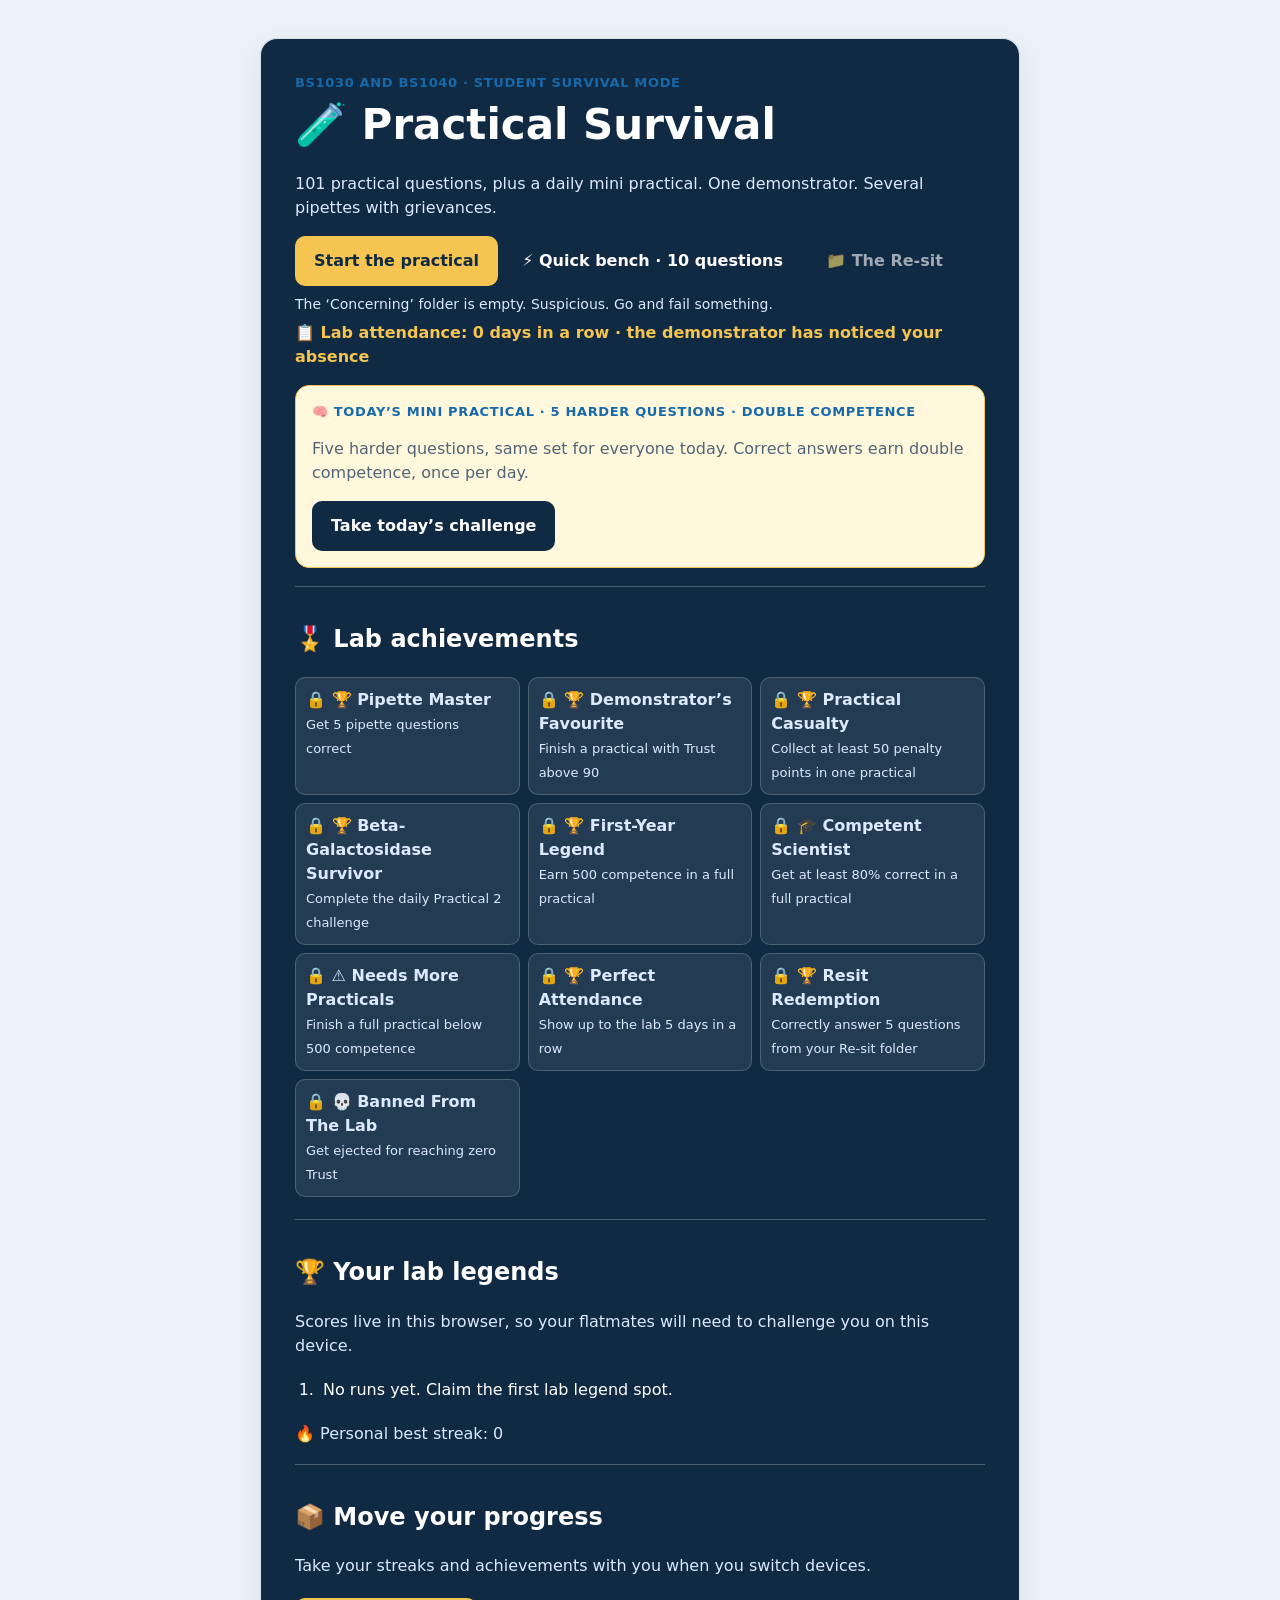
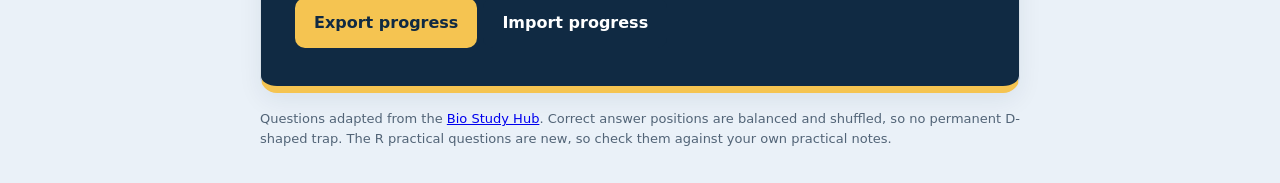
==== commit a34cf514: "Expand the practical game and question bank" ====
--- a/index.html
+++ b/index.html
@@ -12,14 +12,15 @@
 <script type="application/ld+json">{"@context":"https://schema.org","@type":"WebPage","name":"BS1030 Practical Survival Game","description":"A biology practical revision game with multiple-choice questions and daily challenges.","url":"https://krishnakumarsukesh-blip.github.io/BS-game/"}</script><style>
 :root{font:16px/1.5 system-ui,sans-serif;color:#142536;background:#eaf1f8}*{box-sizing:border-box}body{margin:0;padding:22px 14px}main{max-width:760px;margin:auto}h1{color:#102a43;font-size:clamp(28px,6vw,42px);margin:0}.muted{color:#526477}.card{background:#fffdf7;border:1px solid #d8e0e8;border-radius:17px;padding:clamp(20px,5vw,34px);margin:16px 0;box-shadow:0 8px 24px #102a4312}.hero{background:#102a43;color:white;border-bottom:7px solid #f5c451}.hero h1{color:white}.hero p{color:#dbeafe}.primary,.next{border:0;border-radius:10px;background:#f5c451;color:#102a43;padding:13px 19px;font:inherit;font-weight:900;cursor:pointer}.next{background:#102a43;color:white}.stats{display:flex;gap:10px}.stats p{flex:1;background:white;border-radius:12px;padding:11px 14px;margin:8px 0}.stats small{display:block;color:#526477}.stats b{font-size:20px}.board{margin-top:22px;border-top:1px solid #ffffff40;padding-top:14px}.board ol{padding-left:24px}.board li{padding:4px}.board-empty{color:#dbeafe}.eyebrow{color:#1769aa;font-size:13px;font-weight:900;text-transform:uppercase;letter-spacing:.05em}.q{font-size:clamp(21px,4vw,28px);line-height:1.3}.options{display:grid;gap:10px}.option{padding:14px;text-align:left;background:white;border:2px solid #d8e0e8;border-radius:10px;font:inherit}.option:hover:not(:disabled){border-color:#1769aa}.option.correct{background:#dcfce7;border-color:#147d64}.option.wrong{background:#fee2e2;border-color:#b93838}.option:disabled{cursor:default}#feedback{padding:14px;border-radius:10px;margin-top:14px;white-space:pre-line}.good{background:#dcfce7}.bad{background:#fee2e2}.actions{display:flex;justify-content:flex-end;margin-top:14px}#bar{height:8px;background:#dce4eb;border-radius:8px;overflow:hidden;margin:10px 0 16px}#bar i{display:block;height:100%;background:#f5c451;width:0}.hidden{display:none!important}.eject{text-align:center;border-top-color:#b93838}.eject .big{font-size:60px}.small{font-size:13px;color:#526477}button:focus-visible{outline:3px solid #f5c451;outline-offset:3px}@media(max-width:480px){body{padding:14px 10px}.stats{gap:5px}.stats p{padding:8px;font-size:14px}.stats b{font-size:18px}}
 .transfer{margin-top:18px;padding-top:14px;border-top:1px solid #ffffff40}.transfer p{color:#dbeafe}.transfer button{margin:4px 6px 4px 0}.transfer-guide{margin-top:10px;padding:14px;border-radius:12px;background:#ffffff12;border:1px solid #ffffff30}.transfer-guide ol{padding-left:24px}.transfer-guide li{margin:5px 0;color:#dbeafe}.transfer-message{padding:12px;border-radius:10px;background:#fff8dc;color:#142536!important;font-weight:800}.daily{margin-top:16px;padding:16px;border:1px solid #f5c451;border-radius:14px;background:#fff8dc;color:#142536}.daily p{color:#526477}.achievements{margin-top:18px;padding-top:14px;border-top:1px solid #ffffff40}.badges{display:grid;grid-template-columns:repeat(auto-fit,minmax(220px,1fr));gap:8px}.badge{background:#ffffff16;border:1px solid #ffffff30;border-radius:10px;padding:10px;color:#dbeafe}.badge.unlocked{background:#fff8dc;border-color:#f5c451;color:#142536}.badge b{display:block}.badge span{font-size:13px}.done{opacity:.72;cursor:default}@media(max-width:480px){.badges{grid-template-columns:1fr}}@media print{body{padding:0;background:#fff;color:#142536}.hero{background:#fff;color:#142536;border:1px solid #d8e0e8;box-shadow:none}.hero h1,.hero p,.transfer p,.transfer-guide li,.board-empty{color:#142536}.primary,.next,#start,#dailyStart,.transfer,#play{display:none!important}.card{box-shadow:none;break-inside:avoid}}
+#risk{width:100%;margin:0 0 12px;border-style:dashed;font-weight:800}#risk.on{background:#fff8dc;border-color:#f5c451;border-style:solid}button:disabled{opacity:.6;cursor:not-allowed}.report{margin-top:16px;padding:14px;border-radius:12px;background:#fff8dc;border:1px solid #f5c451;text-align:left}.report li{margin:4px 0}.report button{margin-top:8px}
 </style></head><body><main>
-<section id="home" class="card hero"><div class="eyebrow">BS1030 and BS1040 · student survival mode</div><h1>🧪 Practical Survival</h1><p>Sixty-one practical questions, plus a daily mini practical. One demonstrator. Several pipettes with grievances.</p><button id="start" class="primary">Start the practical</button><section class="daily"><div class="eyebrow">🧠 Today’s mini practical · 5 harder questions · double competence</div><p id="dailycopy">A fresh set every day. Same challenge for everyone, new science to sweat over.</p><button id="dailyStart" class="next">Take today’s challenge</button></section><section class="achievements"><h2>🎖️ Lab achievements</h2><div id="badges" class="badges"></div></section><div class="board"><h2>🏆 Your lab legends</h2><p class="board-empty">Scores live in this browser, so your flatmates will need to challenge you on this device.</p><ol id="leaders"></ol><p id="beststreak"></p></div><section class="transfer"><h2>📦 Move your progress</h2><p>Take your streaks and achievements with you when you switch devices.</p><button id="exportToggle" class="primary" type="button" aria-expanded="false">Export progress</button><button id="importToggle" class="next" type="button" aria-expanded="false">Import progress</button><section id="exportGuide" class="transfer-guide hidden"><h3>📤 Export your progress</h3><ol><li>Choose <b>Download my progress</b> below.</li><li>Your browser saves a small progress file, usually in Downloads.</li><li>Move that file to your other device, for example by emailing it to yourself or using cloud storage.</li><li>On the other device, open this game and choose <b>Import progress</b>.</li></ol><button id="exportDo" class="primary" type="button">Download my progress</button></section><section id="importGuide" class="transfer-guide hidden"><h3>📥 Import your progress</h3><ol><li>First transfer the progress file to this device.</li><li>Choose <b>Choose progress file</b> below, then select that file.</li><li>Your scores and achievements will be added to the ones already here.</li><li>A happy demonstrator confirms the transfer. No account, password, or lab coat required.</li></ol><button id="importDo" class="next" type="button">Choose progress file</button><input id="progressFile" type="file" accept="application/json,.json" class="hidden" aria-label="Choose a Practical Survival progress file to import"></section><p id="transferMessage" class="transfer-message hidden" role="status" aria-live="polite"></p></section></section>
+<section id="home" class="card hero"><div class="eyebrow">BS1030 and BS1040 · student survival mode</div><h1>🧪 Practical Survival</h1><p><span id="qcount"></span> practical questions, plus a daily mini practical. One demonstrator. Several pipettes with grievances.</p><button id="start" class="primary">Start the practical</button> <button id="quick" class="next">⚡ Quick bench · 10 questions</button> <button id="resitBtn" class="next">📁 The Re-sit</button><p id="resitCopy" style="color:#dbeafe;font-size:14px;margin:8px 0 0"></p><p id="attendance" style="color:#f5c451;font-weight:800;margin:6px 0 0"></p><section class="daily"><div class="eyebrow">🧠 Today’s mini practical · 5 harder questions · double competence</div><p id="dailycopy">A fresh set every day. Same challenge for everyone, new science to sweat over.</p><button id="dailyStart" class="next">Take today’s challenge</button></section><section class="achievements"><h2>🎖️ Lab achievements</h2><div id="badges" class="badges"></div></section><div class="board"><h2>🏆 Your lab legends</h2><p class="board-empty">Scores live in this browser, so your flatmates will need to challenge you on this device.</p><ol id="leaders"></ol><p id="beststreak"></p></div><section class="transfer"><h2>📦 Move your progress</h2><p>Take your streaks and achievements with you when you switch devices.</p><button id="exportToggle" class="primary" type="button" aria-expanded="false">Export progress</button><button id="importToggle" class="next" type="button" aria-expanded="false">Import progress</button><section id="exportGuide" class="transfer-guide hidden"><h3>📤 Export your progress</h3><ol><li>Choose <b>Download my progress</b> below.</li><li>Your browser saves a small progress file, usually in Downloads.</li><li>Move that file to your other device, for example by emailing it to yourself or using cloud storage.</li><li>On the other device, open this game and choose <b>Import progress</b>.</li></ol><button id="exportDo" class="primary" type="button">Download my progress</button></section><section id="importGuide" class="transfer-guide hidden"><h3>📥 Import your progress</h3><ol><li>First transfer the progress file to this device.</li><li>Choose <b>Choose progress file</b> below, then select that file.</li><li>Your scores and achievements will be added to the ones already here.</li><li>A happy demonstrator confirms the transfer. No account, password, or lab coat required.</li></ol><button id="importDo" class="next" type="button">Choose progress file</button><input id="progressFile" type="file" accept="application/json,.json" class="hidden" aria-label="Choose a Practical Survival progress file to import"></section><p id="transferMessage" class="transfer-message hidden" role="status" aria-live="polite"></p></section></section>
 <div id="play" class="hidden"><section id="story" class="card hidden" aria-live="polite"><div class="eyebrow">THE PRACTICAL BEGINS</div><h2 class="q">You enter the laboratory.</h2><p>The demonstrator is checking the risk assessment. You have approximately three seconds to look responsible.</p><div class="options"><button id="goggles" class="option">🥽 Wear goggles</button><button id="nogoggles" class="option">😎 Skip goggles</button></div><div id="storyPenalty" class="bad hidden" style="padding:14px;border-radius:10px;margin-top:14px;white-space:pre-line">💀 Safety violation.
 
 The demonstrator appears from nowhere.
 
-Reputation -20</div><div class="actions"><button id="storyContinue" class="next hidden">Continue into the practical</button></div></section><div class="stats"><p><small>Competence</small><b id="score">0</b></p><p><small>Reputation</small><b id="rep">100</b></p><p><small>Streak</small><b id="streak">0</b></p></div><div id="bar"><i id="progress"></i></div><section id="game" class="card" aria-live="polite"><div class="eyebrow" id="meta"></div><h2 class="q" id="question"></h2><div id="options" class="options"></div><div id="feedback" class="hidden" role="status"></div><div class="actions"><button id="next" class="next" disabled>Choose an answer</button></div></section><section id="finish" class="card hidden" aria-live="polite"></section><section id="eject" class="card eject hidden" aria-live="assertive"><div class="big">🚨</div><h2>LAB PRIVILEGES REVOKED</h2><p id="ejectline"></p><p>The P20 has filed a formal complaint. Campus security is escorting you out in a wheeled office chair.</p><p>Returning to base camp...</p><button id="ejecthome" class="next">Back to home now</button></section></div>
-<p class="small">Questions adapted from the <a href="https://krishnakumarsukesh-blip.github.io/bs-study-companion/">Bio Study Hub</a>. Correct answer positions are balanced and shuffled, so no permanent D-shaped trap.</p></main><script>
+Reputation -20</div><div class="actions"><button id="storyContinue" class="next hidden">Continue into the practical</button></div></section><div class="stats"><p><small>Competence</small><b id="score">0</b></p><p><small>Reputation</small><b id="rep">100</b></p><p><small>Streak</small><b id="streak">0</b></p></div><div id="bar"><i id="progress"></i></div><section id="game" class="card" aria-live="polite"><div class="eyebrow" id="meta"></div><h2 class="q" id="question"></h2><button id="risk" class="option" type="button" aria-pressed="false"></button><div id="options" class="options"></div><div id="feedback" class="hidden" role="status"></div><div class="actions"><button id="next" class="next" disabled>Choose an answer</button></div></section><section id="finish" class="card hidden" aria-live="polite"></section><section id="eject" class="card eject hidden" aria-live="assertive"><div class="big">🚨</div><h2>LAB PRIVILEGES REVOKED</h2><p id="ejectline"></p><p>The P20 has filed a formal complaint. Campus security is escorting you out in a wheeled office chair.</p><p>Returning to base camp...</p><button id="ejecthome" class="next">Back to home now</button></section></div>
+<p class="small">Questions adapted from the <a href="https://krishnakumarsukesh-blip.github.io/bs-study-companion/">Bio Study Hub</a>. Correct answer positions are balanced and shuffled, so no permanent D-shaped trap. The R practical questions are new, so check them against your own practical notes.</p></main><script>
 const DAILY=[
 ["BS1040 · Practical 2 · β-galactosidase","In a lac operon reporter assay, what does β-galactosidase activity most directly report?",["Expression from the lac promoter under the assay conditions","The rate of DNA replication","The number of mitochondria per cell","The amount of lactose transported, regardless of gene expression"],"Expression from the lac promoter under the assay conditions","In a reporter assay, β-galactosidase activity is used as a readout of lac promoter expression."],
 ["BS1040 · Practical 2 · β-galactosidase","Why is ONPG useful in a β-galactosidase assay?",["It is cleaved to produce a coloured product that can be measured","It blocks transcription of lacZ","It stains DNA blue without an enzyme","It supplies ATP directly to the enzyme"],"It is cleaved to produce a coloured product that can be measured","β-galactosidase cleaves ONPG, producing a yellow product whose absorbance can be measured."],
@@ -91,9 +92,51 @@
 ["BS1040 · Microbiology","What does a selective medium do?",["Favour the growth of some organisms while inhibiting others","Measure cell size directly","Make all species grow equally","Identify a species from colour alone in every case"],"Favour the growth of some organisms while inhibiting others","Selective media use conditions or ingredients that favour some organisms over others."],
 ["BS1040 · Growth curves","In a closed batch culture, why does growth eventually slow?",["Nutrients become limited and waste products can accumulate","Cells stop needing energy","The culture gains unlimited oxygen","Every cell becomes a spore"],"Nutrients become limited and waste products can accumulate","Resource limitation and waste accumulation contribute to slowing growth in batch culture."],
 ["BS1040 · Cell division","What is the main purpose of mitosis in a multicellular eukaryote?",["Produce daughter nuclei with the same chromosome number","Halve chromosome number to make gametes","Recombine unrelated bacterial genomes","Copy only mitochondrial DNA"],"Produce daughter nuclei with the same chromosome number","Mitosis distributes replicated chromosomes into daughter nuclei while maintaining chromosome number."],
-["BS1040 · Bacterial genetics","A plasmid is described as conjugative. What does this usually mean?",["It carries functions that can support its transfer between bacterial cells","It can only replicate inside a human nucleus","It contains no DNA","It is always integrated into the chromosome"],"It carries functions that can support its transfer between bacterial cells","Conjugative plasmids encode transfer functions that can enable cell-to-cell plasmid transfer."]];
+["BS1040 · Bacterial genetics","A plasmid is described as conjugative. What does this usually mean?",["It carries functions that can support its transfer between bacterial cells","It can only replicate inside a human nucleus","It contains no DNA","It is always integrated into the chromosome"],"It carries functions that can support its transfer between bacterial cells","Conjugative plasmids encode transfer functions that can enable cell-to-cell plasmid transfer."],
+["BS1040 · R practical · Data import","In R, which function reads a CSV file into a data frame?",["read.csv()","load.png()","import.fish()","open.table.csv()"],"read.csv()","read.csv() reads a comma-separated file into a data frame. The other functions exist only in laboratory fiction."],
+["BS1040 · R practical · Summary statistics","A data frame called fish.data has a column Standard.Length. Which command gives its mean?",["mean(fish.data$Standard.Length)","mean(fish.data)Standard.Length","average(fish.data, Standard.Length)","fish.data$mean(Standard.Length)"],"mean(fish.data$Standard.Length)","The $ operator pulls one column out of a data frame, and mean() summarises it. The fish remain unmeasured until you do this."],
+["BS1040 · R practical · Missing data","A column contains NA values and mean(x) returns NA. What is the usual fix?",["mean(x, na.rm = TRUE)","Delete R and reinstall RStudio","mean(x) * NA","sum(x) / 0"],"mean(x, na.rm = TRUE)","na.rm = TRUE drops missing values before the calculation. R is not being dramatic; it is being honest about the gaps."],
+["BS1040 · R practical · Statistics","In a two-sample t-test, what does a small p-value tell you?",["The observed difference would be unlikely if the true means were equal","The null hypothesis is proven false with certainty","The effect must be biologically important","The sample size was too small"],"The observed difference would be unlikely if the true means were equal","A p-value measures how surprising the data are if the null hypothesis were true. It does not prove anything with certainty or measure effect size."],
+["BS1040 · R practical · Graphs","Which plot is useful for checking whether a continuous variable is roughly normally distributed?",["A histogram or Q–Q plot","A pie chart of sample IDs","A table of column names","A bar chart showing only the mean"],"A histogram or Q–Q plot","Histograms and Q–Q plots show the shape of the data, which matters before you choose a t-test. A bar of the mean hides the distribution."],
+["BS1040 · R practical · Reading code","What does str(fish.data) mainly show?",["The structure of the data frame: columns, types and example values","A t-test comparing every column","The dataset converted to a pie chart","Only the first row's mean"],"The structure of the data frame: columns, types and example values","str() is the quick look at how many rows and columns you have and what type each column is, before you analyse anything."]
+,
+["BS1040 · Cell biology · Cell cycle","What is the main role of a G1 checkpoint?",["Check conditions and DNA integrity before DNA replication","Separate sister chromatids","Complete cytokinesis","Copy mitochondrial DNA only"],"Check conditions and DNA integrity before DNA replication","The G1 checkpoint helps a cell assess conditions and DNA integrity before committing to DNA replication."],
+["BS1040 · Cell biology · Cell cycle","During which cell-cycle phase is nuclear DNA replicated?",["G1","S phase","G2","M phase only"],"S phase","S phase is the DNA synthesis phase of the cell cycle."],
+["BS1040 · Cell biology · Mitosis","At metaphase of mitosis, where are duplicated chromosomes positioned?",["At the cell equator, attached to spindle microtubules","Inside the nucleolus","Already in two daughter cells","Along the plasma membrane"],"At the cell equator, attached to spindle microtubules","Chromosomes align at the metaphase plate before sister chromatids separate."],
+["BS1040 · Cell biology · Meiosis","What is the key chromosome-level event of meiosis I?",["Homologous chromosomes separate","Sister chromatids separate","DNA replicates for a second time","The nuclear envelope becomes a cell wall"],"Homologous chromosomes separate","Meiosis I separates homologous chromosome pairs; sister chromatids usually separate in meiosis II."],
+["BS1040 · Cell biology · DNA","Which DNA strand is synthesised continuously toward a replication fork?",["Leading strand","Lagging strand","Template strand only","Neither strand"],"Leading strand","DNA polymerase extends the leading strand continuously in the direction of fork movement."],
+["BS1040 · Cell biology · Gene expression","What is the direct product of transcription?",["An RNA molecule copied from a DNA template","A polypeptide copied directly from DNA","A lipid bilayer","A replicated chromosome pair"],"An RNA molecule copied from a DNA template","Transcription makes RNA using DNA as a template. Translation later uses mRNA to assemble a polypeptide."],
+["BS1040 · Cell biology · Translation","Where does a ribosome read mRNA codons during translation?",["At the ribosome","At the centrosome","Inside the lysosome lumen","Within the plasma membrane"],"At the ribosome","Ribosomes read mRNA codons and link amino acids into a polypeptide."],
+["BS1040 · Cell biology · Enzymes","Why does an enzyme usually lose activity at very high temperatures?",["Its structure can change, disrupting the active site","The substrate becomes a chromosome","The enzyme gains a cell membrane","The reaction has no activation energy"],"Its structure can change, disrupting the active site","High temperatures can disrupt interactions that maintain an enzyme's shape and active site."],
+["BS1040 · Cell biology · Enzymes","A competitive inhibitor is added to an enzyme reaction. What can increasing substrate concentration often do?",["Reduce the inhibitor's effect by competing for the active site","Make the inhibitor covalently bind every enzyme","Change the enzyme into a substrate","Stop all molecular collisions"],"Reduce the inhibitor's effect by competing for the active site","A competitive inhibitor and substrate compete for the active site, so more substrate can reduce inhibition."],
+["BS1040 · Cell biology · Enzymes","Why can pH changes alter enzyme activity?",["They can change ionisation and interactions that maintain the active site","They always remove the enzyme's amino acids","They convert proteins into DNA","They make substrate concentration irrelevant"],"They can change ionisation and interactions that maintain the active site","pH affects ionisation of groups in proteins and can alter active-site shape or charge."],
+["BS1040 · Cell biology · Membranes","Which molecules cross a lipid bilayer most readily by simple diffusion?",["Small non-polar molecules","Large charged proteins","Sodium ions","Large polysaccharides"],"Small non-polar molecules","Small non-polar molecules dissolve in the hydrophobic membrane core more readily than large or charged substances."],
+["BS1040 · Cell biology · Membrane transport","A cell uses a sodium-potassium pump. Which statement is correct?",["It uses ATP to move ions against their gradients","It moves both ions only down their gradients","It is a water channel","It makes sodium and potassium chemically identical"],"It uses ATP to move ions against their gradients","The sodium-potassium pump uses ATP to move ions against their electrochemical gradients."],
+["BS1040 · Cell biology · Osmosis","A plant cell is placed in a strongly hypertonic solution. What is likely to happen?",["Water leaves and the plasma membrane may pull away from the cell wall","Water enters until the cell bursts","The cell wall dissolves immediately","No water movement occurs"],"Water leaves and the plasma membrane may pull away from the cell wall","Water leaves by osmosis; loss of turgor can cause plasmolysis in plant cells."],
+["BS1040 · Cell biology · Microscopy","What does a microscope's resolving power describe?",["Its ability to distinguish two close points as separate","How large the image appears only","How bright the lamp is","How many samples fit on a slide"],"Its ability to distinguish two close points as separate","Resolution describes the ability to distinguish nearby features, which is different from magnification."],
+["BS1040 · Cell biology · Microscopy","Why is oil immersion used with a high-power objective in light microscopy?",["It reduces refraction and improves light collection","It stains the specimen automatically","It increases the coverslip thickness","It prevents the objective lens from moving"],"It reduces refraction and improves light collection","Immersion oil reduces light refraction between the slide and objective, improving numerical aperture and resolution."],
+["BS1040 · Cell biology · Experimental design","Why include a negative control in an experiment?",["To estimate the signal when the tested factor is absent","To guarantee a positive result","To increase the sample size without measurement","To replace repeated measurements"],"To estimate the signal when the tested factor is absent","A negative control helps show what the outcome looks like without the treatment or factor being tested."],
+["BS1040 · Cell biology · Experimental design","Why repeat measurements across biological replicates?",["To capture biological variation and improve confidence in the estimate","To make every result identical","To remove the need for a control","To increase instrument resolution"],"To capture biological variation and improve confidence in the estimate","Biological replicates help estimate natural variation between independent biological samples."],
+["BS1040 · Cell biology · Data handling","A graph's y-axis begins at 95 instead of zero. What should you check?",["Whether the scale could exaggerate the apparent size of differences","Whether the x-axis labels are alphabetical","Whether the figure has enough colours","Whether the data must be qualitative"],"Whether the scale could exaggerate the apparent size of differences","A truncated axis can make modest changes look dramatic, so inspect the scale before interpreting the figure."],
+["BS1040 · Microbiology · Sterilisation","What is the main purpose of autoclaving suitable culture media?",["Use pressurised steam to destroy microorganisms, including many spores","Cool media without changing it","Select only antibiotic-resistant bacteria","Measure optical density"],"Use pressurised steam to destroy microorganisms, including many spores","Autoclaving uses moist heat under pressure to sterilise suitable loads. Always follow the validated cycle and local instructions."],
+["BS1040 · Microbiology · Staining","What does a Gram stain primarily help distinguish?",["Bacteria with different cell-envelope properties","Living cells from every dead cell with certainty","Viruses from all proteins","Species by genome sequence"],"Bacteria with different cell-envelope properties","Gram staining differentiates bacteria based on cell-envelope structure and their staining response."],
+["BS1040 · Microbiology · Antibiotics","Why are antibiotics ineffective against viruses?",["Viruses do not have the bacterial targets that many antibiotics act on","Viruses are always larger than bacteria","Antibiotics cannot dissolve in water","Viruses contain no genetic material"],"Viruses do not have the bacterial targets that many antibiotics act on","Antibiotics target bacterial processes or structures; viruses rely on host-cell machinery and lack those targets."],
+["BS1040 · Microbiology · Bacterial growth","What does a bacterial endospore mainly help a bacterium do?",["Survive harsh conditions in a dormant, resistant state","Reproduce rapidly by mitosis","Carry out photosynthesis in every species","Exchange plasmids with a host"],"Survive harsh conditions in a dormant, resistant state","Endospores are survival structures that help some bacteria persist through unfavourable conditions."],
+["BS1040 · Microbiology · Gene regulation","In an inducible operon, what does an inducer commonly do?",["Promote gene expression by changing regulator activity","Destroy the ribosome","Prevent DNA from being transcribed under all conditions","Convert RNA into a membrane"],"Promote gene expression by changing regulator activity","An inducer can alter a regulatory protein so transcription becomes more likely under the relevant conditions."],
+["BS1040 · Virology · Infection","What is a viral host range?",["The set of host species or cell types a virus can infect","The size of a viral genome only","The number of capsid proteins","The speed of plaque formation"],"The set of host species or cell types a virus can infect","Host range describes which hosts or cell types a virus can enter and replicate in."],
+["BS1040 · Virology · Vaccination","How can vaccination help protect against a pathogen?",["It can prime adaptive immune responses and immunological memory","It sterilises the environment around the person","It makes all pathogens harmless","It replaces innate immunity"],"It can prime adaptive immune responses and immunological memory","Vaccines expose the immune system to an antigen or instructions for one, helping build adaptive responses and memory."],
+["BS1040 · Cell biology · Protein structure","What primarily determines a protein's primary structure?",["The sequence of amino acids in its polypeptide chain","The number of mitochondria in the cell","The pH of every compartment","The shape of the plasma membrane"],"The sequence of amino acids in its polypeptide chain","Primary structure is the linear amino-acid sequence, which helps determine folding and function."],
+["BS1040 · Cell biology · Protein targeting","A newly made protein has a mitochondrial targeting sequence. Where is it most likely directed?",["Mitochondrion","Lysosome by default","Extracellular space in every case","Nucleolus only"],"Mitochondrion","Targeting sequences can direct proteins to organelles such as mitochondria, where they are imported by specific machinery."],
+["BS1040 · Cell biology · Cell signalling","What is a second messenger in cell signalling?",["A small intracellular molecule that relays or amplifies a signal","The ligand's DNA sequence","A receptor permanently attached to DNA","A second cell in a tissue"],"A small intracellular molecule that relays or amplifies a signal","Second messengers such as cAMP relay signals inside cells and can amplify the response."],
+["BS1040 · Cell biology · Cell death","Which feature is commonly associated with apoptosis?",["A regulated cell-death program with controlled dismantling of the cell","Uncontrolled lysis as the only possible outcome","Immediate conversion into a bacterium","DNA replication without cell division"],"A regulated cell-death program with controlled dismantling of the cell","Apoptosis is a regulated cell-death process that packages cellular components for orderly removal."],
+["BS1040 · Cell biology · Cytoskeleton","Which motor protein commonly moves cargo along microtubules toward the cell periphery?",["Kinesin","Actin","Collagen","DNA polymerase"],"Kinesin","Many kinesins move cargo toward the plus ends of microtubules, often toward the cell periphery."],
+["BS1040 · Cell biology · Cell junctions","Which junction forms a seal that limits movement between neighbouring epithelial cells?",["Tight junction","Gap junction","Desmosome","Focal adhesion"],"Tight junction","Tight junctions help seal the space between epithelial cells and regulate paracellular movement."],
+["BS1040 · Cell biology · Extracellular matrix","Which molecule is a major structural component of animal extracellular matrix?",["Collagen","Chlorophyll","Peptidoglycan","Glycogen only"],"Collagen","Collagen is a major structural protein in many animal extracellular matrices."],
+["BS1040 · Numeracy · Dilution","You add 1 ml of stock to 9 ml of diluent. What is the final dilution of the stock?",["1 in 10","1 in 9","1 in 100","9 in 10"],"1 in 10","The final volume is 10 ml, with 1 ml stock, so the stock is diluted tenfold."],
+["BS1040 · Numeracy · Concentration","You dissolve 0.5 mol of solute in a final volume of 2 litres. What is the concentration?",["0.25 mol l⁻¹","1 mol l⁻¹","2.5 mol l⁻¹","4 mol l⁻¹"],"0.25 mol l⁻¹","Concentration is amount divided by final volume: 0.5 mol ÷ 2 l = 0.25 mol l⁻¹."]
+];
 let run=[],n=0,score=0,rep=100,streak=0,locked=false,positionDeck={},lastPosition={},mode="standard",correctCount=0,mistakeDebt=0,dailyDate="";
-const el=id=>document.getElementById(id),STORE="bs-practical-survival-local-board-v2",ACH="bs-practical-survival-achievements-v1",STATS="bs-practical-survival-stats-v1",DAILYDONE="bs-practical-survival-daily-v1";
+const el=id=>document.getElementById(id),STORE="bs-practical-survival-local-board-v2",ACH="bs-practical-survival-achievements-v1",STATS="bs-practical-survival-stats-v1",DAILYDONE="bs-practical-survival-daily-v1",RESIT="bs-practical-survival-resit-v1",ATT="bs-practical-survival-attendance-v1";let risk=false,topicRes={},gam={w:0,n:0},limit=0;const ALL=()=>Q.concat(DAILY);
 const BADGES=[
 {id:"pipette",name:"🏆 Pipette Master",desc:"Get 5 pipette questions correct"},
 {id:"trust",name:"🏆 Demonstrator’s Favourite",desc:"Finish a practical with Trust above 90"},
@@ -102,8 +145,19 @@
 {id:"legend",name:"🏆 First-Year Legend",desc:"Earn 500 competence in a full practical"},
 {id:"scientist",name:"🎓 Competent Scientist",desc:"Get at least 80% correct in a full practical"},
 {id:"practicals",name:"⚠️ Needs More Practicals",desc:"Finish a full practical below 500 competence"},
-{id:"banned",name:"💀 Banned From The Lab",desc:"Get ejected for reaching zero Trust"}
+{id:"attend",name:"🏆 Perfect Attendance",desc:"Show up to the lab 5 days in a row"},
+{id:"redeem",name:"🏆 Resit Redemption",desc:"Correctly answer 5 questions from your Re-sit folder"},
+{id:"banned",name:"💀 Banned From The Lab",desc:"Get ejected for reaching zero Trust"},
 ];
+function resit(){try{return JSON.parse(localStorage.getItem(RESIT)||"[]")}catch(e){return[]}}
+function setResit(a){try{localStorage.setItem(RESIT,JSON.stringify(a))}catch(e){}}
+function att(){try{return JSON.parse(localStorage.getItem(ATT)||"{}")}catch(e){return{}}}
+function dayDiff(a,b){return Math.round((new Date(a+"T00:00:00Z")-new Date(b+"T00:00:00Z"))/864e5)}
+function checkIn(){let a=att(),t=dailyKey();if(a.last===t)return;a.n=a.last&&dayDiff(t,a.last)===1?(a.n||0)+1:1;a.best=Math.max(a.best||0,a.n);a.last=t;try{localStorage.setItem(ATT,JSON.stringify(a))}catch(e){}if(a.n>=5)award("attend")}
+function track(q,ok){let g=q[0].split(" · ")[1]||q[0],t=topicRes[g]||(topicRes[g]={ok:0,n:0});t.n++;if(ok)t.ok++;let r=resit(),i=r.indexOf(q[1]);if(!ok&&i<0)r.push(q[1]);if(ok&&i>=0){r.splice(i,1);let a=att();a.cl=(a.cl||0)+1;try{localStorage.setItem(ATT,JSON.stringify(a))}catch(e){}if(a.cl>=5)award("redeem")}setResit(r)}
+function paintRisk(){let b=el("risk");b.classList.toggle("on",risk);b.setAttribute("aria-pressed",String(risk));b.textContent=risk?"🎲 Risk is ON: double points, −30 Trust if wrong":"🎲 Risk it? Double points, −30 Trust if wrong"}
+function paintExtras(){let r=resit().length,a=att(),live=a.last&&dayDiff(dailyKey(),a.last)<=1?a.n||0:0;el("qcount").textContent=Q.length;el("resitBtn").disabled=!r;el("resitBtn").textContent="📁 The Re-sit"+(r?" · "+r+" to redeem":"");el("resitCopy").textContent=r?"The demonstrator keeps your failed questions in a folder marked ‘Concerning’. Answer them correctly to burn the folder.":"The ‘Concerning’ folder is empty. Suspicious. Go and fail something.";el("attendance").textContent="📋 Lab attendance: "+live+" day"+(live===1?"":"s")+" in a row"+(live?"":" · the demonstrator has noticed your absence")+(a.best?" · best "+a.best:"")}
+function addReport(){let t=Object.entries(topicRes).filter(([,v])=>v.ok<v.n).sort((a,b)=>a[1].ok/a[1].n-b[1].ok/b[1].n).slice(0,3),h="<section class='report'><b>📋 Demonstrator’s comments</b>";h+=t.length?"<ol>"+t.map(([k,v])=>"<li><b>"+k+"</b>: "+v.ok+"/"+v.n+". "+(v.ok?"Revise this before it revises you.":"Zero. A bold strategy.")+"</li>").join("")+"</ol>":"<p>No notes. This is unsettling. Please make a mistake so I feel useful.</p>";if(gam.n)h+="<p>🎲 Gambles won: "+gam.w+"/"+gam.n+". "+(gam.w/gam.n>=.7?"Well calibrated. Reckless, but calibrated.":"Confidence outran competence.")+"</p>";if(resit().length)h+="<button id='finishResit' class='next'>Re-sit the "+resit().length+" you missed</button>";el("finish").insertAdjacentHTML("beforeend",h+"</section>");let b=el("finishResit");if(b)b.onclick=()=>{limit=0;begin("resit")}}
 function shuffle(a){a=a.slice();for(let i=a.length-1;i>0;i--){let j=Math.floor(Math.random()*(i+1));[a[i],a[j]]=[a[j],a[i]]}return a}
 function records(){try{return JSON.parse(localStorage.getItem(STORE)||"[]")}catch(e){return []}}
 function stats(){try{return JSON.parse(localStorage.getItem(STATS)||"{} ")}catch(e){return {}}}
@@ -111,14 +165,14 @@
 function award(id){let a=got();if(a[id])return false;a[id]=new Date().toISOString();try{localStorage.setItem(ACH,JSON.stringify(a))}catch(e){}return true}
 function paintBadges(){let box=el("badges");box.replaceChildren();let a=got();BADGES.forEach(x=>{let d=document.createElement("div");d.className="badge"+(a[x.id]?" unlocked":"");let b=document.createElement("b");b.textContent=(a[x.id]?"✅ ":"🔒 ")+x.name;let s=document.createElement("span");s.textContent=x.desc+(a[x.id]?" · Unlocked":"");d.append(b,s);box.append(d)})}
 function dailyKey(){return new Date().toISOString().slice(0,10)}
-function renderBoard(){let list=el("leaders");list.replaceChildren();let r=records().sort((a,b)=>b.score-a.score||b.streak-a.streak).slice(0,5);if(!r.length){let li=document.createElement("li");li.textContent="No runs yet. Claim the first lab legend spot.";list.append(li)}else r.forEach((x,i)=>{let li=document.createElement("li");li.textContent=["🥇","🥈","🥉","🏅","🏅"][i]+" Run: "+x.score+" competence · best streak "+x.streak+" · "+x.date;list.append(li)});let best=Math.max(0,...records().map(x=>x.streak));el("beststreak").textContent="🔥 Personal best streak: "+best;paintBadges();let done=localStorage.getItem(DAILYDONE)===dailyKey();el("dailyStart").disabled=done;el("dailyStart").classList.toggle("done",done);el("dailyStart").textContent=done?"Daily challenge complete ✓":"Take today’s challenge";el("dailycopy").textContent=done?"Challenge cleared. Your double XP is banked. New mini practical at 00:00 UTC.":"Five harder questions, same set for everyone today. Correct answers earn double competence, once per day."}
-const TRANSFER_KEYS=[STORE,ACH,STATS,DAILYDONE];function toggleGuide(which){let panel=el(which+"Guide"),button=el(which+"Toggle"),opening=panel.classList.contains("hidden");el("exportGuide").classList.add("hidden");el("importGuide").classList.add("hidden");el("exportToggle").setAttribute("aria-expanded","false");el("importToggle").setAttribute("aria-expanded","false");el("transferMessage").classList.add("hidden");if(opening){panel.classList.remove("hidden");button.setAttribute("aria-expanded","true")}}function downloadProgress(){let data={app:"BS Practical Survival",version:1,exportedAt:new Date().toISOString(),progress:{}};TRANSFER_KEYS.forEach(k=>{let value=localStorage.getItem(k);if(value!==null)data.progress[k]=value});let blob=new Blob([JSON.stringify(data,null,2)],{type:"application/json"}),url=URL.createObjectURL(blob),a=document.createElement("a");a.href=url;a.download="bs-practical-survival-progress.json";document.body.append(a);a.click();a.remove();window.setTimeout(()=>URL.revokeObjectURL(url),1000);let msg=el("transferMessage");msg.textContent="🧯 The lab is temporarily shut for a highly important export. The demonstrator has secured £4.2 million in funding and is celebrating by buying one new clipboard.";msg.classList.remove("hidden")}function mergeProgress(incoming){TRANSFER_KEYS.forEach(k=>{if(!(k in incoming))return;let parsed;try{parsed=JSON.parse(incoming[k])}catch(e){return}if(k===STORE){let current=records(),combined=[...current,...(Array.isArray(parsed)?parsed:[])],seen=new Set();combined=combined.filter(item=>{let key=JSON.stringify(item);if(seen.has(key))return false;seen.add(key);return true}).sort((a,b)=>(b.score||0)-(a.score||0)||(b.streak||0)-(a.streak||0)).slice(0,10);localStorage.setItem(k,JSON.stringify(combined))}else if(k===ACH){localStorage.setItem(k,JSON.stringify({...got(),...(parsed&&typeof parsed==="object"?parsed:{})}))}else if(k===STATS){let existing=stats(),incomingStats=parsed&&typeof parsed==="object"?parsed:{};localStorage.setItem(k,JSON.stringify({...existing,...incomingStats,pipette:Math.max(existing.pipette||0,incomingStats.pipette||0)}))}else if(k===DAILYDONE){let current=localStorage.getItem(k)||"";if(typeof parsed==="string"&&parsed>current)localStorage.setItem(k,parsed)}})}function importProgressFile(file){if(!file)return;let reader=new FileReader();reader.onload=()=>{try{let bundle=JSON.parse(reader.result);if(bundle.version!==1||bundle.app!=="BS Practical Survival"||!bundle.progress||typeof bundle.progress!=="object")throw Error("This is not a Practical Survival progress file.");mergeProgress(bundle.progress);renderBoard();let msg=el("transferMessage");msg.textContent="🎉 Import complete! The demonstrator has received £4.2 million in emergency funding, upgraded to a swivel chair, and is now suspiciously cheerful. Your progress is ready.";msg.classList.remove("hidden")}catch(e){let msg=el("transferMessage");msg.textContent="⚠️ The demonstrator cannot read that file. Choose a progress file exported from Practical Survival and try again.";msg.classList.remove("hidden")}};reader.readAsText(file)}function saveRun(){try{let r=records();r.push({score:score,streak:streak,date:new Date().toLocaleDateString(),mode:mode});r.sort((a,b)=>b.score-a.score||b.streak-a.streak);localStorage.setItem(STORE,JSON.stringify(r.slice(0,10)))}catch(e){}}
+function renderBoard(){paintExtras();let list=el("leaders");list.replaceChildren();let r=records().sort((a,b)=>b.score-a.score||b.streak-a.streak).slice(0,5);if(!r.length){let li=document.createElement("li");li.textContent="No runs yet. Claim the first lab legend spot.";list.append(li)}else r.forEach((x,i)=>{let li=document.createElement("li");li.textContent=["🥇","🥈","🥉","🏅","🏅"][i]+" Run: "+x.score+" competence · best streak "+x.streak+" · "+x.date;list.append(li)});let best=Math.max(0,...records().map(x=>x.streak));el("beststreak").textContent="🔥 Personal best streak: "+best;paintBadges();let done=localStorage.getItem(DAILYDONE)===dailyKey();el("dailyStart").disabled=done;el("dailyStart").classList.toggle("done",done);el("dailyStart").textContent=done?"Daily challenge complete ✓":"Take today’s challenge";el("dailycopy").textContent=done?"Challenge cleared. Your double XP is banked. New mini practical at 00:00 UTC.":"Five harder questions, same set for everyone today. Correct answers earn double competence, once per day."}
+const TRANSFER_KEYS=[STORE,ACH,STATS,DAILYDONE,RESIT,ATT];function toggleGuide(which){let panel=el(which+"Guide"),button=el(which+"Toggle"),opening=panel.classList.contains("hidden");el("exportGuide").classList.add("hidden");el("importGuide").classList.add("hidden");el("exportToggle").setAttribute("aria-expanded","false");el("importToggle").setAttribute("aria-expanded","false");el("transferMessage").classList.add("hidden");if(opening){panel.classList.remove("hidden");button.setAttribute("aria-expanded","true")}}function downloadProgress(){let data={app:"BS Practical Survival",version:1,exportedAt:new Date().toISOString(),progress:{}};TRANSFER_KEYS.forEach(k=>{let value=localStorage.getItem(k);if(value!==null)data.progress[k]=value});let blob=new Blob([JSON.stringify(data,null,2)],{type:"application/json"}),url=URL.createObjectURL(blob),a=document.createElement("a");a.href=url;a.download="bs-practical-survival-progress.json";document.body.append(a);a.click();a.remove();window.setTimeout(()=>URL.revokeObjectURL(url),1000);let msg=el("transferMessage");msg.textContent="🧯 The lab is temporarily shut for a highly important export. The demonstrator has secured £4.2 million in funding and is celebrating by buying one new clipboard.";msg.classList.remove("hidden")}function mergeProgress(incoming){TRANSFER_KEYS.forEach(k=>{if(!(k in incoming))return;let parsed;try{parsed=JSON.parse(incoming[k])}catch(e){return}if(k===STORE){let current=records(),combined=[...current,...(Array.isArray(parsed)?parsed:[])],seen=new Set();combined=combined.filter(item=>{let key=JSON.stringify(item);if(seen.has(key))return false;seen.add(key);return true}).sort((a,b)=>(b.score||0)-(a.score||0)||(b.streak||0)-(a.streak||0)).slice(0,10);localStorage.setItem(k,JSON.stringify(combined))}else if(k===ACH){localStorage.setItem(k,JSON.stringify({...got(),...(parsed&&typeof parsed==="object"?parsed:{})}))}else if(k===STATS){let existing=stats(),incomingStats=parsed&&typeof parsed==="object"?parsed:{};localStorage.setItem(k,JSON.stringify({...existing,...incomingStats,pipette:Math.max(existing.pipette||0,incomingStats.pipette||0)}))}else if(k===RESIT){setResit([...new Set([...resit(),...(Array.isArray(parsed)?parsed:[])])])}else if(k===ATT){let c=att(),p=parsed&&typeof parsed==="object"?parsed:{},m={best:Math.max(c.best||0,p.best||0),cl:Math.max(c.cl||0,p.cl||0)};try{localStorage.setItem(ATT,JSON.stringify((p.last||"")>(c.last||"")?{...c,...p,...m}:{...p,...c,...m}))}catch(e){}}else if(k===DAILYDONE){let current=localStorage.getItem(k)||"";if(typeof parsed==="string"&&parsed>current)localStorage.setItem(k,parsed)}})}function importProgressFile(file){if(!file)return;let reader=new FileReader();reader.onload=()=>{try{let bundle=JSON.parse(reader.result);if(bundle.version!==1||bundle.app!=="BS Practical Survival"||!bundle.progress||typeof bundle.progress!=="object")throw Error("This is not a Practical Survival progress file.");mergeProgress(bundle.progress);renderBoard();let msg=el("transferMessage");msg.textContent="🎉 Import complete! The demonstrator has received £4.2 million in emergency funding, upgraded to a swivel chair, and is now suspiciously cheerful. Your progress is ready.";msg.classList.remove("hidden")}catch(e){let msg=el("transferMessage");msg.textContent="⚠️ The demonstrator cannot read that file. Choose a progress file exported from Practical Survival and try again.";msg.classList.remove("hidden")}};reader.readAsText(file)}function saveRun(){if(mode==="resit"||(mode==="standard"&&limit))return;try{let r=records();r.push({score:score,streak:streak,date:new Date().toLocaleDateString(),mode:mode});r.sort((a,b)=>b.score-a.score||b.streak-a.streak);localStorage.setItem(STORE,JSON.stringify(r.slice(0,10)))}catch(e){}}
 function home(){el("story").classList.add("hidden");el("home").classList.remove("hidden");el("play").classList.add("hidden");el("eject").classList.add("hidden");el("finish").classList.add("hidden");renderBoard()}
-function begin(which,initialRep=100){mode=which;score=0;rep=initialRep;streak=0;n=0;correctCount=0;mistakeDebt=0;locked=false;positionDeck={};lastPosition={};if(mode==="daily"){dailyDate=dailyKey();let seed=Array.from(dailyDate).reduce((v,c)=>(v*31+c.charCodeAt(0))>>>0,7);let rng=()=>{seed=(seed*1664525+1013904223)>>>0;return seed/4294967296};let a=DAILY.slice();for(let i=a.length-1;i>0;i--){let j=Math.floor(rng()*(i+1));[a[i],a[j]]=[a[j],a[i]]}run=a.slice(0,5)}else run=[Q[0],...shuffle(Q.slice(1))];el("score").textContent="0";el("rep").textContent=String(initialRep);el("streak").textContent="0";el("home").classList.add("hidden");el("play").classList.remove("hidden");el("score").parentElement.parentElement.classList.remove("hidden");el("bar").classList.remove("hidden");el("story").classList.add("hidden");el("game").classList.remove("hidden");el("finish").classList.add("hidden");el("eject").classList.add("hidden");show()}
+function begin(which,initialRep=100){mode=which;risk=false;topicRes={};gam={w:0,n:0};checkIn();score=0;rep=initialRep;streak=0;n=0;correctCount=0;mistakeDebt=0;locked=false;positionDeck={};lastPosition={};if(mode==="daily"){dailyDate=dailyKey();let seed=Array.from(dailyDate).reduce((v,c)=>(v*31+c.charCodeAt(0))>>>0,7);let rng=()=>{seed=(seed*1664525+1013904223)>>>0;return seed/4294967296};let a=DAILY.slice();for(let i=a.length-1;i>0;i--){let j=Math.floor(rng()*(i+1));[a[i],a[j]]=[a[j],a[i]]}run=a.slice(0,5)}else if(mode==="resit")run=shuffle(resit().map(t=>ALL().find(x=>x[1]===t)).filter(Boolean)).slice(0,10);else run=limit?shuffle(Q).slice(0,limit):[Q[0],...shuffle(Q.slice(1))];if(!run.length){home();return}el("score").textContent="0";el("rep").textContent=String(initialRep);el("streak").textContent="0";el("home").classList.add("hidden");el("play").classList.remove("hidden");el("score").parentElement.parentElement.classList.remove("hidden");el("bar").classList.remove("hidden");el("story").classList.add("hidden");el("game").classList.remove("hidden");el("finish").classList.add("hidden");el("eject").classList.add("hidden");show()}
 function showStory(){el("home").classList.add("hidden");el("play").classList.remove("hidden");el("score").parentElement.parentElement.classList.add("hidden");el("bar").classList.add("hidden");el("story").classList.remove("hidden");el("game").classList.add("hidden");el("finish").classList.add("hidden");el("eject").classList.add("hidden");el("storyPenalty").classList.add("hidden");el("storyContinue").classList.add("hidden");el("goggles").classList.remove("hidden");el("nogoggles").classList.remove("hidden")}function chooseGoggles(skip){if(!skip){begin("standard",100);return}el("storyPenalty").classList.remove("hidden");el("storyContinue").classList.remove("hidden");el("goggles").classList.add("hidden");el("nogoggles").classList.add("hidden");el("storyContinue").onclick=()=>begin("standard",80)}function correctSlot(count){let d=positionDeck[count];if(!d||!d.length){d=shuffle(Array.from({length:count},(_,i)=>i));if(count>1&&d[0]===lastPosition[count])[d[0],d[1]]=[d[1],d[0]]}let p=d.shift();positionDeck[count]=d;lastPosition[count]=p;return p}
-function show(){if(n>=run.length){finish();return}locked=false;let q=run[n];el("meta").textContent=(mode==="daily"?"DAILY MINI PRACTICAL · ":"")+"Question "+(n+1)+" of "+run.length+" · "+q[0];el("question").textContent=q[1];el("progress").style.width=(100*n/run.length)+"%";el("feedback").className="hidden";el("feedback").textContent="";el("next").disabled=true;el("next").textContent="Choose an answer";let options=shuffle(q[2].filter(x=>x!==q[3]));options.splice(correctSlot(q[2].length),0,q[3]);let box=el("options");box.replaceChildren();options.forEach((text,i)=>{let b=document.createElement("button");b.className="option";b.dataset.answer=text;b.textContent=String.fromCharCode(65+i)+". "+text;b.onclick=()=>answer(b,text,q);box.append(b)})}
-function answer(btn,text,q){if(locked)return;locked=true;let ok=text===q[3];[...el("options").children].forEach(b=>{b.disabled=true;if(b.dataset.answer===q[3])b.classList.add("correct")});let f=el("feedback"),newBadges=[];f.className=ok?"good":"bad";if(ok){correctCount++;let pipetteTotal=stats().pipette||0;if(q[0].includes("Pipetting")||q===Q[0]){pipetteTotal++;try{localStorage.setItem(STATS,JSON.stringify({pipette:pipetteTotal}))}catch(e){}if(pipetteTotal>=5&&award("pipette"))newBadges.push("Pipette Master")}let base=mode==="daily"?40:20;score+=base;streak++;let bonus=streak%3===0?(mode==="daily"?20:10):0;score+=bonus;f.innerHTML="<b>✅ Correct! +"+base+" Competence"+(bonus?" plus +"+bonus+" streak bonus":"")+(mode==="daily"?" · 2× daily XP":"")+".</b> "+q[4]}else{btn.classList.add("wrong");rep=Math.max(0,rep-15);if(mode==="standard")score-=20;mistakeDebt-=15;streak=0;f.innerHTML="<b>💀 Critical failure. -15 Trust"+(mode==="daily"?" · daily XP opportunity lost":"")+".</b> "+q[4];if(mistakeDebt<=-50&&award("casualty"))newBadges.push("Practical Casualty")}el("score").textContent=score;el("rep").textContent=rep;el("streak").textContent=streak;if(newBadges.length)f.innerHTML+="<br><b>🎖️ Achievement unlocked: "+newBadges.join(", ")+"!</b>";if(rep===0){if(award("banned")){}eject();return}el("next").disabled=false;el("next").textContent=n===run.length-1?"Finish challenge":"Next question"}
-function finish(){if(mode==="daily"){award("beta");localStorage.setItem(DAILYDONE,dailyDate);saveRun();el("game").classList.add("hidden");el("finish").classList.remove("hidden");el("progress").style.width="100%";el("finish").innerHTML="<div class='eyebrow'>Daily mini practical complete</div><h2>🧬 Beta-galactosidase survived another day</h2><p>You earned <b>"+score+" double competence points</b> and reached a streak of <b>"+streak+"</b>. Your reward is banked. Daily challenge resets at 00:00 UTC.</p><button id='finishHome' class='primary'>Back to the lab lobby</button>";el("finishHome").onclick=home;renderBoard();return}if(rep>90&&award("trust")){}let accuracy=correctCount/run.length;if(score>=500)award("legend");if(accuracy>=.8)award("scientist");if(score<500)award("practicals");saveRun();el("game").classList.add("hidden");el("finish").classList.remove("hidden");el("progress").style.width="100%";let rank=score>=900?"The demonstrator wants your autograph on the risk assessment.":score>=500?"Survival specialist. The pipettes respect you, slightly.":"You made it out. The lab coat remains under review.";el("finish").innerHTML="<div class='eyebrow'>Practical complete</div><h2>"+rank+"</h2><p>You earned <b>"+score+" Competence</b>, reached a streak of <b>"+streak+"</b>, and kept <b>"+rep+" Trust</b>.</p><button id='again' class='next'>Run it back</button> <button id='finishHome' class='primary'>Home</button>";el("again").onclick=()=>begin("standard");el("finishHome").onclick=home;renderBoard()}
+function show(){if(n>=run.length){finish();return}locked=false;risk=false;el("risk").disabled=false;el("risk").classList.toggle("hidden",mode==="daily");paintRisk();let q=run[n];el("meta").textContent=(mode==="daily"?"DAILY MINI PRACTICAL · ":"")+"Question "+(n+1)+" of "+run.length+" · "+q[0];el("question").textContent=q[1];el("progress").style.width=(100*n/run.length)+"%";el("feedback").className="hidden";el("feedback").textContent="";el("next").disabled=true;el("next").textContent="Choose an answer";let options=shuffle(q[2].filter(x=>x!==q[3]));options.splice(correctSlot(q[2].length),0,q[3]);let box=el("options");box.replaceChildren();options.forEach((text,i)=>{let b=document.createElement("button");b.className="option";b.dataset.answer=text;b.textContent=String.fromCharCode(65+i)+". "+text;b.onclick=()=>answer(b,text,q);box.append(b)})}
+function answer(btn,text,q){if(locked)return;locked=true;let ok=text===q[3];track(q,ok);if(risk){gam.n++;if(ok)gam.w++}el("risk").disabled=true;[...el("options").children].forEach(b=>{b.disabled=true;if(b.dataset.answer===q[3])b.classList.add("correct")});let f=el("feedback"),newBadges=[];f.className=ok?"good":"bad";if(ok){correctCount++;let pipetteTotal=stats().pipette||0;if(q[0].includes("Pipetting")||q===Q[0]){pipetteTotal++;try{localStorage.setItem(STATS,JSON.stringify({pipette:pipetteTotal}))}catch(e){}if(pipetteTotal>=5&&award("pipette"))newBadges.push("Pipette Master")}let base=(mode==="daily"?40:20)*(risk?2:1);score+=base;streak++;let bonus=streak%3===0?(mode==="daily"?20:10):0;score+=bonus;f.innerHTML="<b>✅ Correct! +"+base+" Competence"+(bonus?" plus +"+bonus+" streak bonus":"")+(mode==="daily"?" · 2× daily XP":"")+".</b> "+q[4]}else{btn.classList.add("wrong");let pen=risk?30:15;rep=Math.max(0,rep-pen);if(mode==="standard")score-=risk?40:20;mistakeDebt-=pen;streak=0;f.innerHTML="<b>💀 Critical failure. -"+pen+" Trust"+(mode==="daily"?" · daily XP opportunity lost":"")+".</b> "+q[4];if(mistakeDebt<=-50&&award("casualty"))newBadges.push("Practical Casualty")}el("score").textContent=score;el("rep").textContent=rep;el("streak").textContent=streak;if(newBadges.length)f.innerHTML+="<br><b>🎖️ Achievement unlocked: "+newBadges.join(", ")+"!</b>";if(rep===0){if(award("banned")){}eject();return}el("next").disabled=false;el("next").textContent=n===run.length-1?"Finish challenge":"Next question"}
+function finish(){if(mode==="daily"){award("beta");localStorage.setItem(DAILYDONE,dailyDate);saveRun();el("game").classList.add("hidden");el("finish").classList.remove("hidden");el("progress").style.width="100%";el("finish").innerHTML="<div class='eyebrow'>Daily mini practical complete</div><h2>🧬 Beta-galactosidase survived another day</h2><p>You earned <b>"+score+" double competence points</b> and reached a streak of <b>"+streak+"</b>. Your reward is banked. Daily challenge resets at 00:00 UTC.</p><button id='finishHome' class='primary'>Back to the lab lobby</button>";el("finishHome").onclick=home;renderBoard();return}let full=mode==="standard"&&!limit,accuracy=correctCount/run.length;if(full){if(rep>90)award("trust");if(score>=500)award("legend");if(accuracy>=.8)award("scientist");if(score<500)award("practicals")}saveRun();el("game").classList.add("hidden");el("finish").classList.remove("hidden");el("progress").style.width="100%";let rank=(mode==="resit"||limit)?(accuracy>=.8?"Bench cleared. The demonstrator pretends not to be impressed.":accuracy>=.5?"Half a bench. The pipettes remain neutral.":"The bench has opinions about your technique."):score>=900?"The demonstrator wants your autograph on the risk assessment.":score>=500?"Survival specialist. The pipettes respect you, slightly.":"You made it out. The lab coat remains under review.";el("finish").innerHTML="<div class='eyebrow'>Practical complete</div><h2>"+rank+"</h2><p>You earned <b>"+score+" Competence</b>, reached a streak of <b>"+streak+"</b>, and kept <b>"+rep+" Trust</b>.</p><button id='again' class='next'>Run it back</button> <button id='finishHome' class='primary'>Home</button>";el("again").onclick=()=>begin(mode==="resit"?"resit":"standard");el("finishHome").onclick=home;addReport();renderBoard()}
 function eject(){saveRun();el("game").classList.add("hidden");el("finish").classList.add("hidden");el("eject").classList.remove("hidden");el("eject").querySelector("h2").textContent="💀 Practical Casualty";el("ejectline").textContent=["Final Score: "+score,"","The department has asked several questions.","","Most importantly: 'How did this happen?'"] .join(String.fromCharCode(10));renderBoard();window.setTimeout(home,4500)}
-el("exportToggle").onclick=()=>toggleGuide("export");el("importToggle").onclick=()=>toggleGuide("import");el("exportDo").onclick=downloadProgress;el("importDo").onclick=()=>el("progressFile").click();el("progressFile").onchange=event=>{importProgressFile(event.target.files[0]);event.target.value=""};el("start").onclick=showStory;el("goggles").onclick=()=>chooseGoggles(false);el("nogoggles").onclick=()=>chooseGoggles(true);el("dailyStart").onclick=()=>begin("daily");el("next").onclick=()=>{if(locked){n++;show()}};el("ejecthome").onclick=home;home();
+el("exportToggle").onclick=()=>toggleGuide("export");el("importToggle").onclick=()=>toggleGuide("import");el("exportDo").onclick=downloadProgress;el("importDo").onclick=()=>el("progressFile").click();el("progressFile").onchange=event=>{importProgressFile(event.target.files[0]);event.target.value=""};el("start").onclick=()=>{limit=0;showStory()};el("quick").onclick=()=>{limit=10;showStory()};el("resitBtn").onclick=()=>{limit=0;begin("resit")};el("risk").onclick=()=>{if(locked)return;risk=!risk;paintRisk()};el("goggles").onclick=()=>chooseGoggles(false);el("nogoggles").onclick=()=>chooseGoggles(true);el("dailyStart").onclick=()=>begin("daily");el("next").onclick=()=>{if(locked){n++;show()}};el("ejecthome").onclick=home;home();
 </script></body></html>
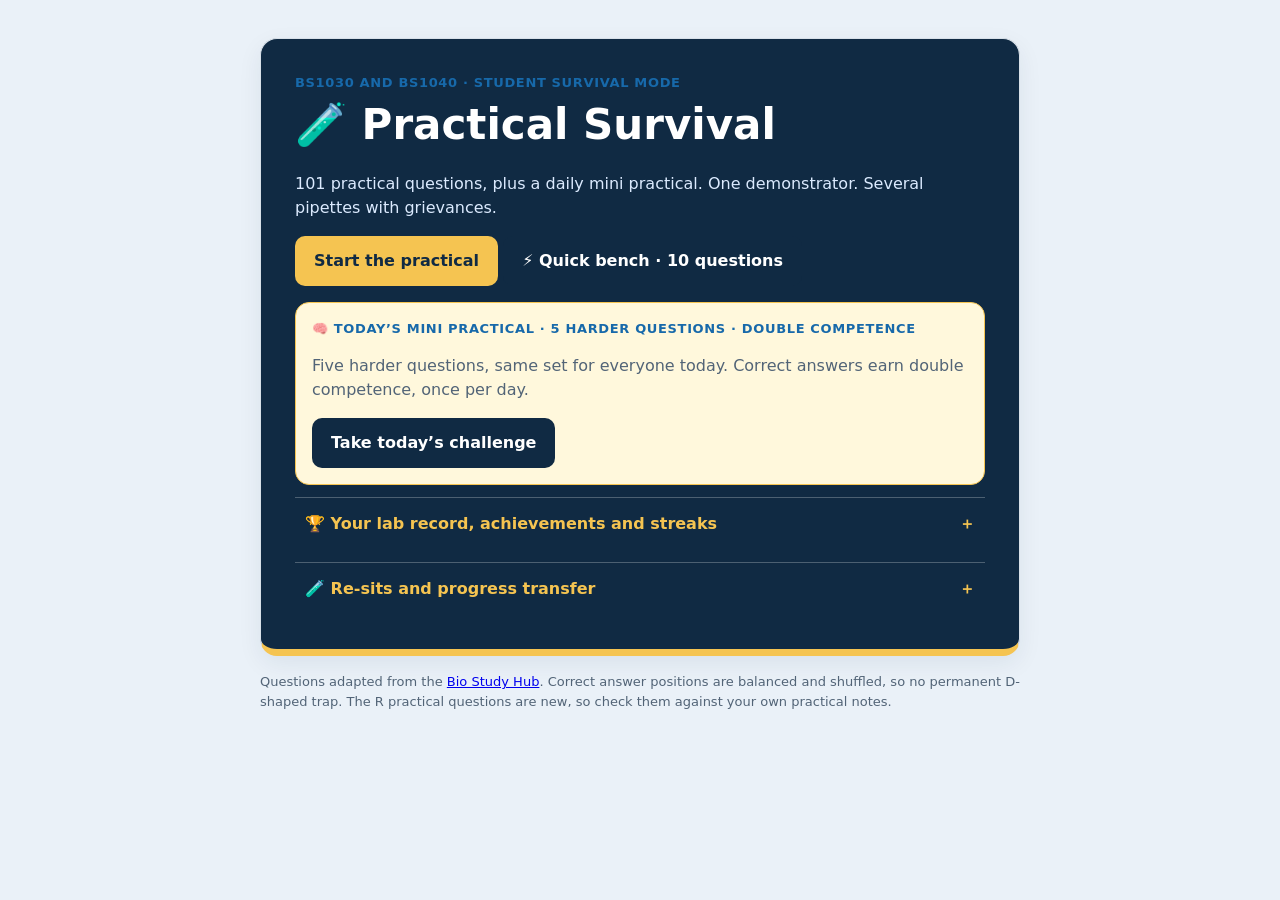
==== commit 283f4e4a: "Simplify home screen and tuck away extras" ====
--- a/index.html
+++ b/index.html
@@ -13,8 +13,11 @@
 :root{font:16px/1.5 system-ui,sans-serif;color:#142536;background:#eaf1f8}*{box-sizing:border-box}body{margin:0;padding:22px 14px}main{max-width:760px;margin:auto}h1{color:#102a43;font-size:clamp(28px,6vw,42px);margin:0}.muted{color:#526477}.card{background:#fffdf7;border:1px solid #d8e0e8;border-radius:17px;padding:clamp(20px,5vw,34px);margin:16px 0;box-shadow:0 8px 24px #102a4312}.hero{background:#102a43;color:white;border-bottom:7px solid #f5c451}.hero h1{color:white}.hero p{color:#dbeafe}.primary,.next{border:0;border-radius:10px;background:#f5c451;color:#102a43;padding:13px 19px;font:inherit;font-weight:900;cursor:pointer}.next{background:#102a43;color:white}.stats{display:flex;gap:10px}.stats p{flex:1;background:white;border-radius:12px;padding:11px 14px;margin:8px 0}.stats small{display:block;color:#526477}.stats b{font-size:20px}.board{margin-top:22px;border-top:1px solid #ffffff40;padding-top:14px}.board ol{padding-left:24px}.board li{padding:4px}.board-empty{color:#dbeafe}.eyebrow{color:#1769aa;font-size:13px;font-weight:900;text-transform:uppercase;letter-spacing:.05em}.q{font-size:clamp(21px,4vw,28px);line-height:1.3}.options{display:grid;gap:10px}.option{padding:14px;text-align:left;background:white;border:2px solid #d8e0e8;border-radius:10px;font:inherit}.option:hover:not(:disabled){border-color:#1769aa}.option.correct{background:#dcfce7;border-color:#147d64}.option.wrong{background:#fee2e2;border-color:#b93838}.option:disabled{cursor:default}#feedback{padding:14px;border-radius:10px;margin-top:14px;white-space:pre-line}.good{background:#dcfce7}.bad{background:#fee2e2}.actions{display:flex;justify-content:flex-end;margin-top:14px}#bar{height:8px;background:#dce4eb;border-radius:8px;overflow:hidden;margin:10px 0 16px}#bar i{display:block;height:100%;background:#f5c451;width:0}.hidden{display:none!important}.eject{text-align:center;border-top-color:#b93838}.eject .big{font-size:60px}.small{font-size:13px;color:#526477}button:focus-visible{outline:3px solid #f5c451;outline-offset:3px}@media(max-width:480px){body{padding:14px 10px}.stats{gap:5px}.stats p{padding:8px;font-size:14px}.stats b{font-size:18px}}
 .transfer{margin-top:18px;padding-top:14px;border-top:1px solid #ffffff40}.transfer p{color:#dbeafe}.transfer button{margin:4px 6px 4px 0}.transfer-guide{margin-top:10px;padding:14px;border-radius:12px;background:#ffffff12;border:1px solid #ffffff30}.transfer-guide ol{padding-left:24px}.transfer-guide li{margin:5px 0;color:#dbeafe}.transfer-message{padding:12px;border-radius:10px;background:#fff8dc;color:#142536!important;font-weight:800}.daily{margin-top:16px;padding:16px;border:1px solid #f5c451;border-radius:14px;background:#fff8dc;color:#142536}.daily p{color:#526477}.achievements{margin-top:18px;padding-top:14px;border-top:1px solid #ffffff40}.badges{display:grid;grid-template-columns:repeat(auto-fit,minmax(220px,1fr));gap:8px}.badge{background:#ffffff16;border:1px solid #ffffff30;border-radius:10px;padding:10px;color:#dbeafe}.badge.unlocked{background:#fff8dc;border-color:#f5c451;color:#142536}.badge b{display:block}.badge span{font-size:13px}.done{opacity:.72;cursor:default}@media(max-width:480px){.badges{grid-template-columns:1fr}}@media print{body{padding:0;background:#fff;color:#142536}.hero{background:#fff;color:#142536;border:1px solid #d8e0e8;box-shadow:none}.hero h1,.hero p,.transfer p,.transfer-guide li,.board-empty{color:#142536}.primary,.next,#start,#dailyStart,.transfer,#play{display:none!important}.card{box-shadow:none;break-inside:avoid}}
 #risk{width:100%;margin:0 0 12px;border-style:dashed;font-weight:800}#risk.on{background:#fff8dc;border-color:#f5c451;border-style:solid}button:disabled{opacity:.6;cursor:not-allowed}.report{margin-top:16px;padding:14px;border-radius:12px;background:#fff8dc;border:1px solid #f5c451;text-align:left}.report li{margin:4px 0}.report button{margin-top:8px}
-</style></head><body><main>
-<section id="home" class="card hero"><div class="eyebrow">BS1030 and BS1040 · student survival mode</div><h1>🧪 Practical Survival</h1><p><span id="qcount"></span> practical questions, plus a daily mini practical. One demonstrator. Several pipettes with grievances.</p><button id="start" class="primary">Start the practical</button> <button id="quick" class="next">⚡ Quick bench · 10 questions</button> <button id="resitBtn" class="next">📁 The Re-sit</button><p id="resitCopy" style="color:#dbeafe;font-size:14px;margin:8px 0 0"></p><p id="attendance" style="color:#f5c451;font-weight:800;margin:6px 0 0"></p><section class="daily"><div class="eyebrow">🧠 Today’s mini practical · 5 harder questions · double competence</div><p id="dailycopy">A fresh set every day. Same challenge for everyone, new science to sweat over.</p><button id="dailyStart" class="next">Take today’s challenge</button></section><section class="achievements"><h2>🎖️ Lab achievements</h2><div id="badges" class="badges"></div></section><div class="board"><h2>🏆 Your lab legends</h2><p class="board-empty">Scores live in this browser, so your flatmates will need to challenge you on this device.</p><ol id="leaders"></ol><p id="beststreak"></p></div><section class="transfer"><h2>📦 Move your progress</h2><p>Take your streaks and achievements with you when you switch devices.</p><button id="exportToggle" class="primary" type="button" aria-expanded="false">Export progress</button><button id="importToggle" class="next" type="button" aria-expanded="false">Import progress</button><section id="exportGuide" class="transfer-guide hidden"><h3>📤 Export your progress</h3><ol><li>Choose <b>Download my progress</b> below.</li><li>Your browser saves a small progress file, usually in Downloads.</li><li>Move that file to your other device, for example by emailing it to yourself or using cloud storage.</li><li>On the other device, open this game and choose <b>Import progress</b>.</li></ol><button id="exportDo" class="primary" type="button">Download my progress</button></section><section id="importGuide" class="transfer-guide hidden"><h3>📥 Import your progress</h3><ol><li>First transfer the progress file to this device.</li><li>Choose <b>Choose progress file</b> below, then select that file.</li><li>Your scores and achievements will be added to the ones already here.</li><li>A happy demonstrator confirms the transfer. No account, password, or lab coat required.</li></ol><button id="importDo" class="next" type="button">Choose progress file</button><input id="progressFile" type="file" accept="application/json,.json" class="hidden" aria-label="Choose a Practical Survival progress file to import"></section><p id="transferMessage" class="transfer-message hidden" role="status" aria-live="polite"></p></section></section>
+.home-details{margin-top:12px;border-top:1px solid #ffffff40}.home-details summary{list-style:none;cursor:pointer;font-weight:850;padding:14px 10px;color:#f5c451;border-radius:10px}.home-details summary::-webkit-details-marker{display:none}.home-details summary::after{content:"＋";float:right;color:#f5c451}.home-details[open] summary::after{content:"−"}.home-details summary:hover{background:#ffffff0c}.details-content{padding:0 8px 12px}.attendance{color:#f5c451;font-weight:800;margin:8px 0}.home-details .achievements,.home-details .board{margin-top:10px}</style></head><body><main>
+<section id="home" class="card hero"><div class="eyebrow">BS1030 and BS1040 · student survival mode</div><h1>🧪 Practical Survival</h1><p><span id="qcount"></span> practical questions, plus a daily mini practical. One demonstrator. Several pipettes with grievances.</p><button id="start" class="primary">Start the practical</button> <button id="quick" class="next">⚡ Quick bench · 10 questions</button>
+<section class="daily"><div class="eyebrow">🧠 Today’s mini practical · 5 harder questions · double competence</div><p id="dailycopy">A fresh set every day. Same challenge for everyone, new science to sweat over.</p><button id="dailyStart" class="next">Take today’s challenge</button></section>
+<details class="home-details"><summary>🏆 Your lab record, achievements and streaks</summary><div class="details-content"><p class="board-empty">Scores live in this browser, so your flatmates will need to challenge you on this device.</p><p id="attendance" class="attendance"></p><section class="achievements"><h2>🎖️ Lab achievements</h2><div id="badges" class="badges"></div></section><div class="board"><h2>🏆 Your lab legends</h2><ol id="leaders"></ol><p id="beststreak"></p></div></div></details>
+<details class="home-details"><summary>🧪 Re-sits and progress transfer</summary><div class="details-content"><p id="resitCopy" class="small"></p><button id="resitBtn" class="next">📁 The Re-sit</button><section class="transfer"><h2>📦 Move your progress</h2><p>Take your streaks and achievements with you when you switch devices.</p><button id="exportToggle" class="primary" type="button" aria-expanded="false">Export progress</button><button id="importToggle" class="next" type="button" aria-expanded="false">Import progress</button><section id="exportGuide" class="transfer-guide hidden"><h3>📤 Export your progress</h3><ol><li>Choose <b>Download my progress</b> below.</li><li>Your browser saves a small progress file, usually in Downloads.</li><li>Move that file to your other device, for example by emailing it to yourself or using cloud storage.</li><li>On the other device, open this game and choose <b>Import progress</b>.</li></ol><button id="exportDo" class="primary" type="button">Download my progress</button></section><section id="importGuide" class="transfer-guide hidden"><h3>📥 Import your progress</h3><ol><li>First transfer the progress file to this device.</li><li>Choose <b>Choose progress file</b> below, then select that file.</li><li>Your scores and achievements will be added to the ones already here.</li><li>A happy demonstrator confirms the transfer. No account, password, or lab coat required.</li></ol><button id="importDo" class="next" type="button">Choose progress file</button><input id="progressFile" type="file" accept="application/json,.json" class="hidden" aria-label="Choose a Practical Survival progress file to import"></section><p id="transferMessage" class="transfer-message hidden" role="status" aria-live="polite"></p></section></div></details></section></section>
 <div id="play" class="hidden"><section id="story" class="card hidden" aria-live="polite"><div class="eyebrow">THE PRACTICAL BEGINS</div><h2 class="q">You enter the laboratory.</h2><p>The demonstrator is checking the risk assessment. You have approximately three seconds to look responsible.</p><div class="options"><button id="goggles" class="option">🥽 Wear goggles</button><button id="nogoggles" class="option">😎 Skip goggles</button></div><div id="storyPenalty" class="bad hidden" style="padding:14px;border-radius:10px;margin-top:14px;white-space:pre-line">💀 Safety violation.
 
 The demonstrator appears from nowhere.
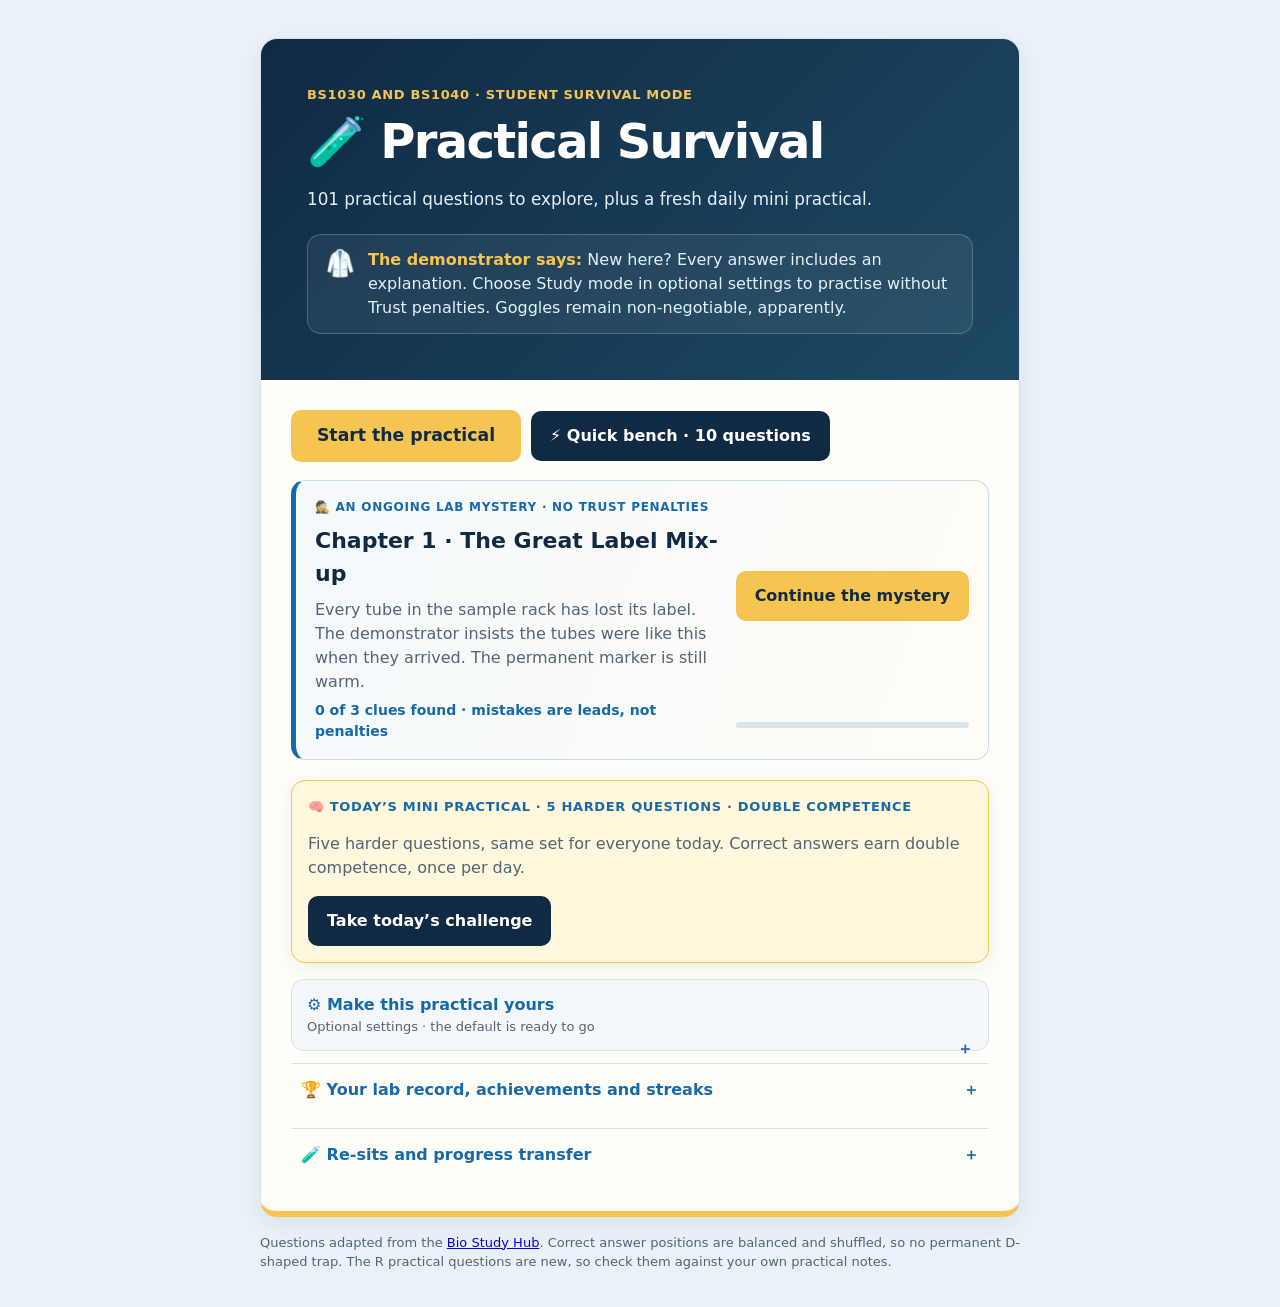
==== commit 462b9000: "Add story-driven lab mystery Co-authored-by: Copilot <223556219+Copilot@users.noreply.github.com>" ====
--- a/index.html
+++ b/index.html
@@ -178,4 +178,4 @@
 function finish(){if(mode==="daily"){award("beta");localStorage.setItem(DAILYDONE,dailyDate);saveRun();el("game").classList.add("hidden");el("finish").classList.remove("hidden");el("progress").style.width="100%";el("finish").innerHTML="<div class='eyebrow'>Daily mini practical complete</div><h2>🧬 Beta-galactosidase survived another day</h2><p>You earned <b>"+score+" double competence points</b> and reached a streak of <b>"+streak+"</b>. Your reward is banked. Daily challenge resets at 00:00 UTC.</p><button id='finishHome' class='primary'>Back to the lab lobby</button>";el("finishHome").onclick=home;renderBoard();return}let full=mode==="standard"&&!limit,accuracy=correctCount/run.length;if(full){if(rep>90)award("trust");if(score>=500)award("legend");if(accuracy>=.8)award("scientist");if(score<500)award("practicals")}saveRun();el("game").classList.add("hidden");el("finish").classList.remove("hidden");el("progress").style.width="100%";let rank=(mode==="resit"||limit)?(accuracy>=.8?"Bench cleared. The demonstrator pretends not to be impressed.":accuracy>=.5?"Half a bench. The pipettes remain neutral.":"The bench has opinions about your technique."):score>=900?"The demonstrator wants your autograph on the risk assessment.":score>=500?"Survival specialist. The pipettes respect you, slightly.":"You made it out. The lab coat remains under review.";el("finish").innerHTML="<div class='eyebrow'>Practical complete</div><h2>"+rank+"</h2><p>You earned <b>"+score+" Competence</b>, reached a streak of <b>"+streak+"</b>, and kept <b>"+rep+" Trust</b>.</p><button id='again' class='next'>Run it back</button> <button id='finishHome' class='primary'>Home</button>";el("again").onclick=()=>begin(mode==="resit"?"resit":"standard");el("finishHome").onclick=home;addReport();renderBoard()}
 function eject(){saveRun();el("game").classList.add("hidden");el("finish").classList.add("hidden");el("eject").classList.remove("hidden");el("eject").querySelector("h2").textContent="💀 Practical Casualty";el("ejectline").textContent=["Final Score: "+score,"","The department has asked several questions.","","Most importantly: 'How did this happen?'"] .join(String.fromCharCode(10));renderBoard();window.setTimeout(home,4500)}
 el("exportToggle").onclick=()=>toggleGuide("export");el("importToggle").onclick=()=>toggleGuide("import");el("exportDo").onclick=downloadProgress;el("importDo").onclick=()=>el("progressFile").click();el("progressFile").onchange=event=>{importProgressFile(event.target.files[0]);event.target.value=""};el("start").onclick=()=>{limit=0;showStory()};el("quick").onclick=()=>{limit=10;showStory()};el("resitBtn").onclick=()=>{limit=0;begin("resit")};el("risk").onclick=()=>{if(locked)return;risk=!risk;paintRisk()};el("goggles").onclick=()=>chooseGoggles(false);el("nogoggles").onclick=()=>chooseGoggles(true);el("dailyStart").onclick=()=>begin("daily");el("next").onclick=()=>{if(locked){n++;show()}};el("ejecthome").onclick=home;home();
-</script></body></html>
+</script><script src="enhancements.js"></script></body></html>
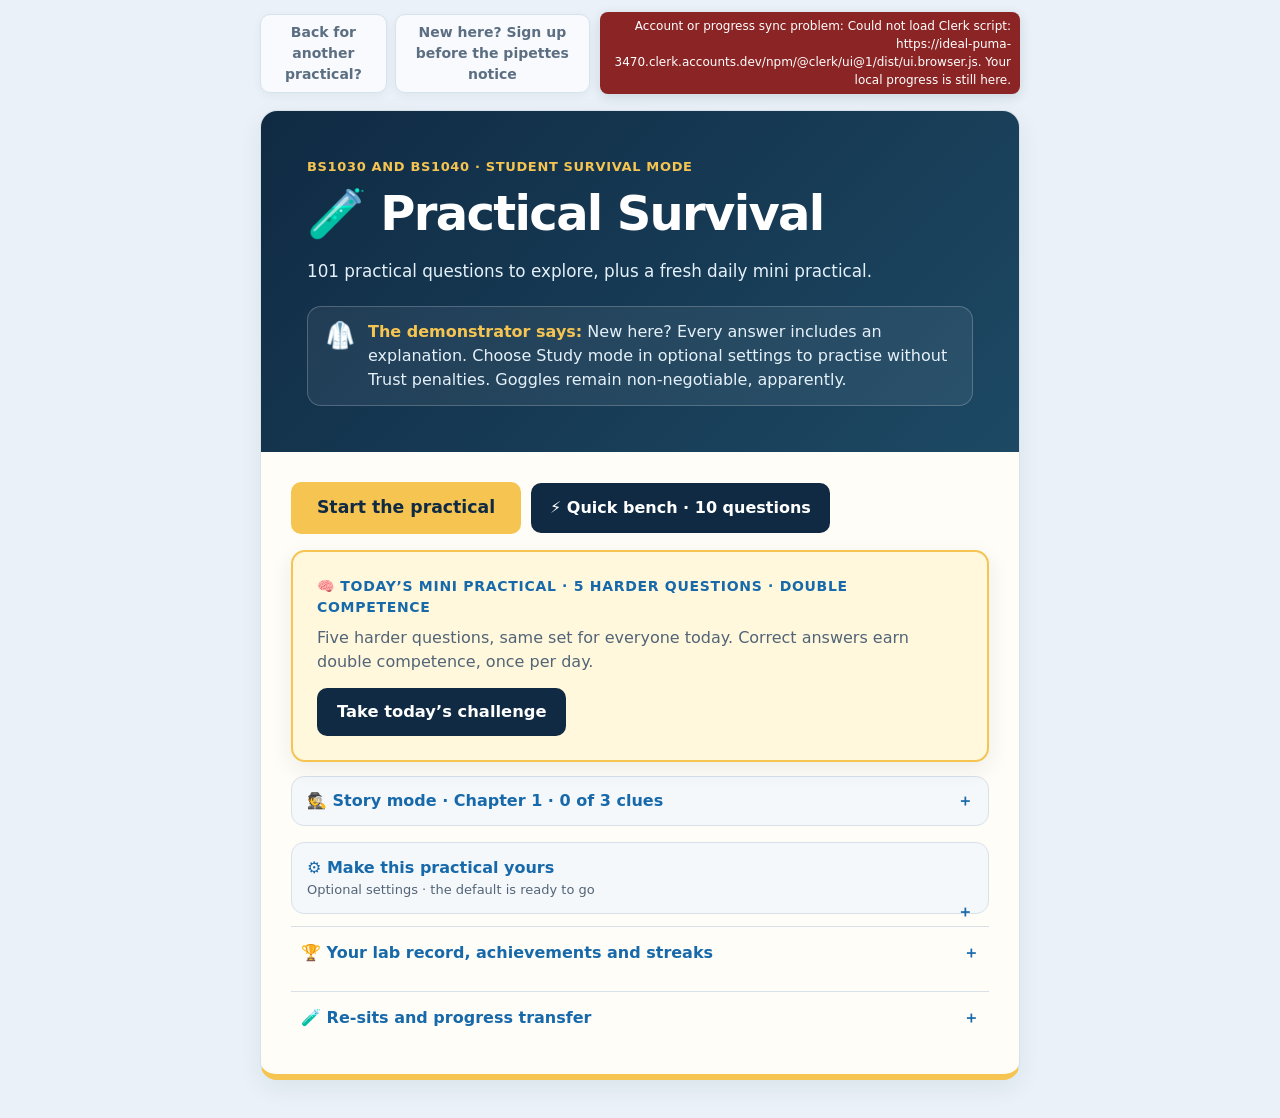
==== commit eb12f7dc: "Remove question attribution footer Keep the public game free of internal drafting and question-sourc" ====
--- a/index.html
+++ b/index.html
@@ -23,7 +23,7 @@
 The demonstrator appears from nowhere.
 
 Reputation -20</div><div class="actions"><button id="storyContinue" class="next hidden">Continue into the practical</button></div></section><div class="stats"><p><small>Competence</small><b id="score">0</b></p><p><small>Reputation</small><b id="rep">100</b></p><p><small>Streak</small><b id="streak">0</b></p></div><div id="bar"><i id="progress"></i></div><section id="game" class="card" aria-live="polite"><div class="eyebrow" id="meta"></div><h2 class="q" id="question"></h2><button id="risk" class="option" type="button" aria-pressed="false"></button><div id="options" class="options"></div><div id="feedback" class="hidden" role="status"></div><div class="actions"><button id="next" class="next" disabled>Choose an answer</button></div></section><section id="finish" class="card hidden" aria-live="polite"></section><section id="eject" class="card eject hidden" aria-live="assertive"><div class="big">🚨</div><h2>LAB PRIVILEGES REVOKED</h2><p id="ejectline"></p><p>The P20 has filed a formal complaint. Campus security is escorting you out in a wheeled office chair.</p><p>Returning to base camp...</p><button id="ejecthome" class="next">Back to home now</button></section></div>
-<p class="small">Questions adapted from the <a href="https://krishnakumarsukesh-blip.github.io/bs-study-companion/">Bio Study Hub</a>. Correct answer positions are balanced and shuffled, so no permanent D-shaped trap. The R practical questions are new, so check them against your own practical notes.</p></main><script>
+</main><script>
 const DAILY=[
 ["BS1040 · Practical 2 · β-galactosidase","In a lac operon reporter assay, what does β-galactosidase activity most directly report?",["Expression from the lac promoter under the assay conditions","The rate of DNA replication","The number of mitochondria per cell","The amount of lactose transported, regardless of gene expression"],"Expression from the lac promoter under the assay conditions","In a reporter assay, β-galactosidase activity is used as a readout of lac promoter expression."],
 ["BS1040 · Practical 2 · β-galactosidase","Why is ONPG useful in a β-galactosidase assay?",["It is cleaved to produce a coloured product that can be measured","It blocks transcription of lacZ","It stains DNA blue without an enzyme","It supplies ATP directly to the enzyme"],"It is cleaved to produce a coloured product that can be measured","β-galactosidase cleaves ONPG, producing a yellow product whose absorbance can be measured."],
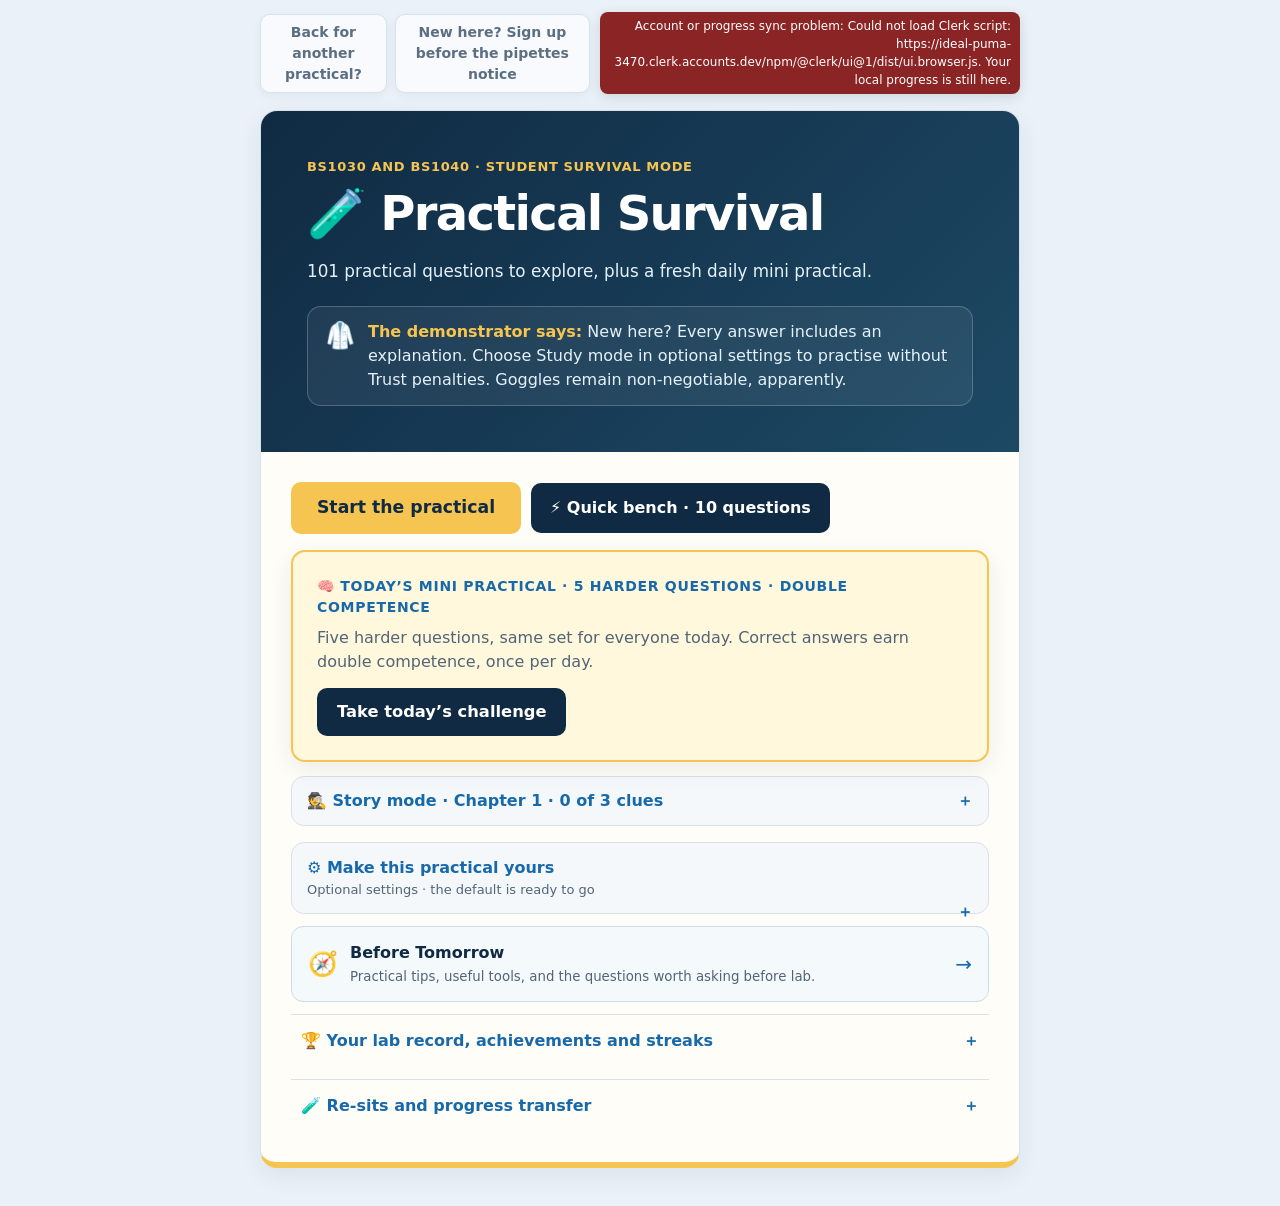
==== commit 7d1b15fb: "Add Before Tomorrow practical companion Create a responsive companion page for practical tips, quest" ====
--- a/index.html
+++ b/index.html
@@ -16,6 +16,7 @@
 .home-details{margin-top:12px;border-top:1px solid #ffffff40}.home-details summary{list-style:none;cursor:pointer;font-weight:850;padding:14px 10px;color:#f5c451;border-radius:10px}.home-details summary::-webkit-details-marker{display:none}.home-details summary::after{content:"＋";float:right;color:#f5c451}.home-details[open] summary::after{content:"−"}.home-details summary:hover{background:#ffffff0c}.details-content{padding:0 8px 12px}.attendance{color:#f5c451;font-weight:800;margin:8px 0}.home-details .achievements,.home-details .board{margin-top:10px}</style></head><body><main>
 <section id="home" class="card hero"><div class="eyebrow">BS1030 and BS1040 · student survival mode</div><h1>🧪 Practical Survival</h1><p><span id="qcount"></span> practical questions, plus a daily mini practical. One demonstrator. Several pipettes with grievances.</p><button id="start" class="primary">Start the practical</button> <button id="quick" class="next">⚡ Quick bench · 10 questions</button>
 <section class="daily"><div class="eyebrow">🧠 Today’s mini practical · 5 harder questions · double competence</div><p id="dailycopy">A fresh set every day. Same challenge for everyone, new science to sweat over.</p><button id="dailyStart" class="next">Take today’s challenge</button></section>
+<a class="before-tomorrow-link" href="before-tomorrow/"><span aria-hidden="true">🧭</span><span><b>Before Tomorrow</b><small>Practical tips, useful tools, and the questions worth asking before lab.</small></span><span aria-hidden="true">→</span></a>
 <details class="home-details"><summary>🏆 Your lab record, achievements and streaks</summary><div class="details-content"><p class="board-empty">Scores live in this browser, so your flatmates will need to challenge you on this device.</p><p id="attendance" class="attendance"></p><section class="achievements"><h2>🎖️ Lab achievements</h2><div id="badges" class="badges"></div></section><div class="board"><h2>🏆 Your lab legends</h2><ol id="leaders"></ol><p id="beststreak"></p></div></div></details>
 <details class="home-details"><summary>🧪 Re-sits and progress transfer</summary><div class="details-content"><p id="resitCopy" class="small"></p><button id="resitBtn" class="next">📁 The Re-sit</button><section class="transfer"><h2>📦 Move your progress</h2><p>Take your streaks and achievements with you when you switch devices.</p><button id="exportToggle" class="primary" type="button" aria-expanded="false">Export progress</button><button id="importToggle" class="next" type="button" aria-expanded="false">Import progress</button><section id="exportGuide" class="transfer-guide hidden"><h3>📤 Export your progress</h3><ol><li>Choose <b>Download my progress</b> below.</li><li>Your browser saves a small progress file, usually in Downloads.</li><li>Move that file to your other device, for example by emailing it to yourself or using cloud storage.</li><li>On the other device, open this game and choose <b>Import progress</b>.</li></ol><button id="exportDo" class="primary" type="button">Download my progress</button></section><section id="importGuide" class="transfer-guide hidden"><h3>📥 Import your progress</h3><ol><li>First transfer the progress file to this device.</li><li>Choose <b>Choose progress file</b> below, then select that file.</li><li>Your scores and achievements will be added to the ones already here.</li><li>A happy demonstrator confirms the transfer. No account, password, or lab coat required.</li></ol><button id="importDo" class="next" type="button">Choose progress file</button><input id="progressFile" type="file" accept="application/json,.json" class="hidden" aria-label="Choose a Practical Survival progress file to import"></section><p id="transferMessage" class="transfer-message hidden" role="status" aria-live="polite"></p></section></div></details></section></section>
 <div id="play" class="hidden"><section id="story" class="card hidden" aria-live="polite"><div class="eyebrow">THE PRACTICAL BEGINS</div><h2 class="q">You enter the laboratory.</h2><p>The demonstrator is checking the risk assessment. You have approximately three seconds to look responsible.</p><div class="options"><button id="goggles" class="option">🥽 Wear goggles</button><button id="nogoggles" class="option">😎 Skip goggles</button></div><div id="storyPenalty" class="bad hidden" style="padding:14px;border-radius:10px;margin-top:14px;white-space:pre-line">💀 Safety violation.
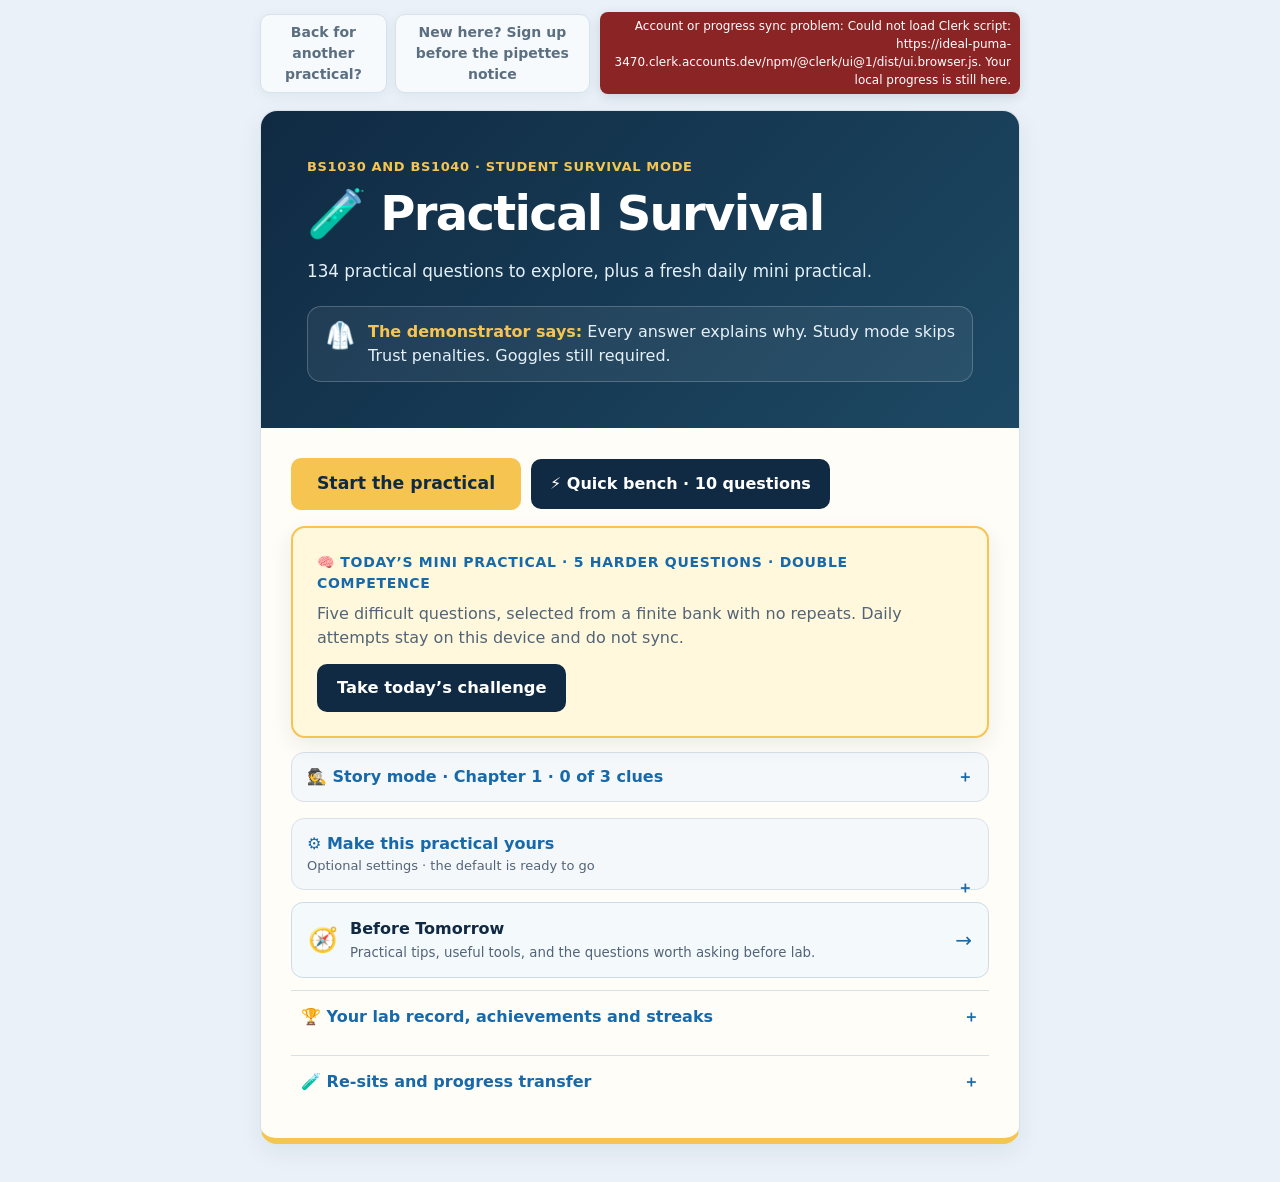
==== commit 202513af: "Improve daily challenge and biology question bank" ====
--- a/index.html
+++ b/index.html
@@ -27,13 +27,38 @@
 </main><script>
 const DAILY=[
 ["BS1040 · Practical 2 · β-galactosidase","In a lac operon reporter assay, what does β-galactosidase activity most directly report?",["Expression from the lac promoter under the assay conditions","The rate of DNA replication","The number of mitochondria per cell","The amount of lactose transported, regardless of gene expression"],"Expression from the lac promoter under the assay conditions","In a reporter assay, β-galactosidase activity is used as a readout of lac promoter expression."],
-["BS1040 · Practical 2 · β-galactosidase","Why is ONPG useful in a β-galactosidase assay?",["It is cleaved to produce a coloured product that can be measured","It blocks transcription of lacZ","It stains DNA blue without an enzyme","It supplies ATP directly to the enzyme"],"It is cleaved to produce a coloured product that can be measured","β-galactosidase cleaves ONPG, producing a yellow product whose absorbance can be measured."],
+["BS1040 · Practical 2 · β-galactosidase","Why is ONPG useful in a β-galactosidase assay?",["It produces a measurable coloured product","It blocks transcription of lacZ","It stains DNA blue without an enzyme","It supplies ATP directly to the enzyme"],"It produces a measurable coloured product","β-galactosidase cleaves ONPG, producing a yellow product whose absorbance can be measured."],
 ["BS1040 · Practical 2 · β-galactosidase","A sample has a higher absorbance than its blank after ONPG incubation. What is the best interpretation?",["The sample generated more coloured product than the blank","The sample necessarily contains more cells alive","The enzyme has been completely inhibited","The blank has more β-galactosidase activity"],"The sample generated more coloured product than the blank","After blank correction, higher absorbance indicates more coloured product formed in the assay."],
 ["BS1040 · Practical 2 · β-galactosidase","Why should reaction time and temperature be kept consistent between samples?",["They affect enzyme reaction rate and therefore product formation","They change the DNA sequence during measurement","They prevent ONPG from entering the cuvette","They make absorbance independent of product concentration"],"They affect enzyme reaction rate and therefore product formation","Enzyme activity depends on conditions, so timing and temperature must be controlled for fair comparisons."],
-["BS1040 · Practical 2 · β-galactosidase","An induced culture gives higher β-galactosidase activity than an uninduced control, with similar cell density. What does this support?",["The inducer increased reporter expression under these conditions","The inducer stopped all protein synthesis","The control had more lac promoter activity","Cell density alone explains the difference"],"The inducer increased reporter expression under these conditions","With similar cell density, increased activity supports induction of reporter expression."],
-["BS1040 · Practical 2 · β-galactosidase","Why include a substrate-free blank in a colorimetric enzyme assay?",["To account for background absorbance not caused by substrate conversion","To maximise enzyme activity","To replace the negative control culture","To measure the sample’s DNA concentration"],"To account for background absorbance not caused by substrate conversion","The blank helps correct background signal from the sample and assay reagents."],
+["BS1040 · Practical 2 · β-galactosidase","An induced culture gives higher β-galactosidase activity than an uninduced control, with similar cell density. What does this support?",["Reporter expression increased after induction","The inducer stopped all protein synthesis","The control had more lac promoter activity","Cell density alone explains the difference"],"Reporter expression increased after induction","With similar cell density, increased activity supports induction of reporter expression."],
+["BS1040 · Practical 2 · β-galactosidase","Why include a substrate-free blank in a colorimetric enzyme assay?",["To correct for assay background","To maximise enzyme activity","To replace the negative control culture","To measure the sample’s DNA concentration"],"To correct for assay background","The blank helps correct background signal from the sample and assay reagents."],
 ["BS1040 · Practical 2 · β-galactosidase","Two samples have different cell densities. Which comparison is fairest when estimating expression per cell?",["Normalise enzyme activity to cell density using the specified method","Compare raw absorbance only","Use the sample with the darker colour as the control","Subtract the lower density from the higher absorbance"],"Normalise enzyme activity to cell density using the specified method","Normalising to cell density helps separate expression differences from having different amounts of culture."],
-["BS1040 · Practical 2 · β-galactosidase","A standard curve is linear over a stated range. One sample reads above that range. What should you do?",["Dilute the sample and remeasure within the validated range","Extrapolate far beyond the curve without qualification","Report zero activity","Change the blank until it falls in range"],"Dilute the sample and remeasure within the validated range","Diluting and rerunning within the linear range gives a more reliable estimate."]
+["BS1040 · Practical 2 · β-galactosidase","A standard curve is linear over a stated range. One sample reads above that range. What should you do?",["Dilute the sample and remeasure within the validated range","Extrapolate far beyond the curve without qualification","Report zero activity","Change the blank until it falls in range"],"Dilute the sample and remeasure within the validated range","Diluting and rerunning within the linear range gives a more reliable estimate."],
+  ["BS1030 · Exam practice · Molecular biology","A newly made DNA strand contains a mismatch. Which activity most directly reduces the chance it is retained?",["DNA polymerase proofreading","DNA ligase sealing","Primase initiation","Helicase unwinding"],"DNA polymerase proofreading","Many DNA polymerases proofread by removing a mismatched nucleotide from the growing strand."],
+  ["BS1030 · Exam practice · Molecular biology","A mutation removes the enzyme that joins Okazaki fragments. Which product is most directly affected?",["Continuous lagging strand","Continuous leading strand","RNA primer synthesis","Origin recognition"],"Continuous lagging strand","DNA ligase seals nicks between Okazaki fragments on the lagging strand."],
+  ["BS1030 · Exam practice · Gene expression","A transcript is present, but its ribosome-binding start context is damaged. What is most directly reduced?",["Translation initiation","DNA replication","RNA capping","Transcription termination"],"Translation initiation","A damaged initiation context can prevent efficient ribosome recruitment and translation."],
+  ["BS1030 · Exam practice · Gene expression","A eukaryotic pre-mRNA loses its 5′ cap. Which consequence is most likely?",["Lower stability and translation","Faster DNA replication","More intron removal","A longer poly-U tail"],"Lower stability and translation","The 5′ cap helps protect mRNA and supports export and translation initiation."],
+  ["BS1030 · Exam practice · Gene expression","Glucose falls while lactose is available in E. coli. Why can lac operon transcription rise?",["cAMP-CAP activation increases","LacI binds more inducer","RNA polymerase is destroyed","LacZ blocks the operator"],"cAMP-CAP activation increases","Low glucose raises cAMP, allowing CAP-cAMP to promote transcription when lactose relieves LacI repression."],
+  ["BS1030 · Exam practice · Translation","A ribosome reads a coding sequence from 5′ to 3′. In which direction does the polypeptide grow?",["N-terminus to C-terminus","C-terminus to N-terminus","Both ends at once","Direction depends on the stop codon"],"N-terminus to C-terminus","New amino acids are added to the carboxyl end, so the chain grows N to C."],
+  ["BS1030 · Exam practice · Protein methods","A protein mixture is separated mainly by molecular size using porous beads. Which method fits?",["Gel filtration","Ion exchange","Affinity capture","SDS staining"],"Gel filtration","Smaller proteins enter more pores and take longer to pass through a gel-filtration column."],
+  ["BS1030 · Exam practice · Protein methods","At pH above its isoelectric point, a protein is expected to have what net charge?",["Negative","Positive","Exactly zero","Charge cannot depend on pH"],"Negative","Above its isoelectric point, a protein tends to carry net negative charge."],
+  ["BS1030 · Exam practice · Molecular biology","A DNA helix contains 22% adenine. Assuming standard double-stranded DNA, what fraction is guanine?",["28%","22%","44%","56%"],"28%","Thymine is also 22%, leaving 56% for G and C equally, so guanine is 28%."],
+  ["BS1030 · Exam practice · Gene expression","A mutation changes a stop codon into a sense codon. What is the direct likely effect?",["Translation continues farther","Transcription stops earlier","An intron is retained","Replication begins twice"],"Translation continues farther","Without the stop signal, translation can continue until another in-frame stop codon is reached."],
+  ["BS1030 · Numeracy · Moles","A 0.25 M solution is used to prepare 40 mL. How many moles are present?",["0.010 mol","0.0010 mol","0.10 mol","10 mol"],"0.010 mol","Convert 40 mL to 0.040 L, then n = cV = 0.25 × 0.040 = 0.010 mol."],
+  ["BS1030 · Numeracy · Dilution","How much 2.0 M stock is needed to make 100 mL of 0.20 M solution?",["10 mL","1 mL","20 mL","50 mL"],"10 mL","C₁V₁=C₂V₂ gives V₁=(0.20×100)/2.0=10 mL."],
+  ["BS1030 · Numeracy · Solutions","A solute has Mr 180. What mass makes 50 mL of a 0.10 M solution?",["0.90 g","0.09 g","9.0 g","90 g"],"0.90 g","Moles needed are 0.10 × 0.050 = 0.005 mol; mass = 0.005 × 180 = 0.90 g."],
+  ["BS1030 · Numeracy · Concentration","A 10% w/v glucose solution contains how much glucose in 25 mL?",["2.5 g","0.25 g","10 g","25 g"],"2.5 g","10% w/v means 10 g per 100 mL final solution, so 25 mL contains 2.5 g."],
+  ["BS1030 · Numeracy · Units","A protocol requires 0.30 mmol. How many micromoles is this?",["300 µmol","30 µmol","3,000 µmol","0.30 µmol"],"300 µmol","One mmol is 1,000 µmol, so 0.30 mmol is 300 µmol."],
+  ["BS1030 · Practicals · Spectrophotometry","A sample absorbance lies beyond the linear standard curve. Which response is most defensible?",["Dilute and measure again","Extrapolate without comment","Change the blank","Report the absorbance as concentration"],"Dilute and measure again","Measure within the validated linear range, applying the dilution factor when calculating the original concentration."],
+  ["BS1030 · Practicals · Experimental design","One enzyme sample is read later than the others after substrate addition. Which concern matters most?",["Reaction time is a confound","The wavelength has changed","The blank became a replicate","The enzyme sequence has changed"],"Reaction time is a confound","Different reaction times can change product formation and undermine a fair comparison."],
+  ["BS1030 · Practicals · DNA","Two DNA fragments migrate different distances through agarose. Under the same conditions, which is usually smaller?",["The fragment that travelled farther","The fragment that travelled less","The fragment in the wider well","Neither can be compared"],"The fragment that travelled farther","Smaller DNA fragments generally move more readily through the gel matrix."],
+  ["BS1030 · Practicals · Enzymes","An enzyme assay's product signal rises linearly for 30 seconds, then plateaus. Which interval best estimates initial rate?",["The early linear interval","The whole 30-second trace","The plateau only","The final reading alone"],"The early linear interval","Initial rate is estimated from the early linear phase before substrate depletion or other effects bend the trace."],
+  ["BS1030 · Exam practice · Cell biology","A cell enters mitosis with replicated chromosomes. What does each chromosome consist of before sister separation?",["Two sister chromatids","Two homologous pairs","Four separate centromeres","One chromatid and one RNA strand"],"Two sister chromatids","After S phase, each replicated chromosome contains two sister chromatids joined at the centromere."],
+  ["BS1030 · Exam practice · Cell biology","A eukaryotic cell lacks functional spindle microtubules. Which event is most directly disrupted?",["Chromosome segregation","DNA base pairing","mRNA capping","Peptide-bond formation"],"Chromosome segregation","The mitotic spindle attaches to chromosomes and moves sister chromatids to opposite poles."],
+  ["BS1030 · Exam practice · Protein structure","A protein unfolds after a pH shift, but its amino-acid sequence remains intact. Which level is most directly lost?",["Tertiary structure","Primary structure","Codon sequence","Peptide-bond order"],"Tertiary structure","A pH shift can disrupt interactions that maintain folding without changing the amino-acid sequence."],
+  ["BS1030 · Exam practice · Enzymes","A competitive inhibitor is added. What change can overcome its effect in the simple Michaelis-Menten model?",["Increase substrate concentration","Lower enzyme concentration","Remove all product","Raise inhibitor concentration"],"Increase substrate concentration","Substrate and inhibitor compete for the active site, so high substrate can reduce inhibitor occupancy."],
+  ["BS1030 · Exam practice · Gene expression","A coding-strand DNA sequence is 5′-ATG GAA TAA-3′. Which mRNA sequence matches it, replacing T with U?",["5′-AUG GAA UAA-3′","3′-UAC CUU AUU-5′","5′-UAC CUU AUU-3′","5′-ATG GAA TAA-3′"],"5′-AUG GAA UAA-3′","The coding strand has the same 5′ to 3′ sequence as the transcript except that RNA uses U instead of T."],
+  ["BS1030 · Exam practice · Experimental design","A treatment group differs from control, but each group used a different batch of cells. What is the key limitation?",["Batch is confounded with treatment","The sample size is too large","The control is blinded","The outcome is necessarily causal"],"Batch is confounded with treatment","If batch and treatment vary together, their effects cannot be separated from these data alone."],
 ];
 const Q=[
 ["BS1030 · Practical skills","Which pipette should be used for 750 µL?",["P20","P200","P1000"],"P1000","750 µL is within the P1000 range. P20 and P200 would be outside their limits. The pipette has grounds for its complaint."],
@@ -41,15 +66,15 @@
 ["BS1040 · Osmosis","A cell is transferred to a hypotonic solution. What happens first?",["Water leaves and the cell shrinks","Water enters and the cell swells","K+ enters and water follows immediately","The membrane becomes impermeable to water"],"Water enters and the cell swells","Water moves into the cell by osmosis, so it swells."],
 ["BS1040 · Cell volume","During regulatory volume decrease, why does loss of intracellular K+ help a swollen cell recover?",["It raises intracellular osmolality","It lowers intracellular osmolality so water can leave","It directly digests excess water","It makes the membrane completely rigid"],"It lowers intracellular osmolality so water can leave","Losing K+ lowers intracellular osmolality, allowing water to leave. K+ changes the osmotic balance, it does not eat water."],
 ["BS1040 · Aquaporins","The osmotic gradient is unchanged, but more aquaporins are inserted into the membrane. What is most likely?",["Water permeability and water flux increase","Water permeability decreases but flux increases","Only solute permeability increases","No membrane property changes"],"Water permeability and water flux increase","More aquaporins provide more water channels, increasing water permeability and flux."],
-["BS1040 · Membrane transport","Which statement distinguishes water flux from membrane permeability?",["Flux is a membrane property; permeability is the driving force","Flux is movement per unit time; permeability describes how readily the membrane permits movement","They are identical terms","Permeability always increases when osmolality increases"],"Flux is movement per unit time; permeability describes how readily the membrane permits movement","Flux is movement per unit time. Permeability describes how readily the membrane allows movement."],
+["BS1040 · Membrane transport","Which statement distinguishes water flux from membrane permeability?",["Flux is a membrane property; permeability is the driving force","Flux is movement rate; permeability is membrane ease","They are identical terms","Permeability always increases when osmolality increases"],"Flux is movement rate; permeability is membrane ease","Flux is movement per unit time. Permeability describes how readily the membrane allows movement."],
 ["BS1040 · Transporters","An inhibitor blocks ATP hydrolysis by an ABC transporter. What is the direct consequence?",["Transport driven by that ABC protein decreases or stops","Passive diffusion through the bilayer accelerates","All membrane proteins are degraded","The transported solute becomes ATP"],"Transport driven by that ABC protein decreases or stops","ABC transporters use ATP hydrolysis to drive transport. The cargo does not turn into ATP."],
 ["BS1040 · Endocytosis","A receptor-bound ligand is internalised by receptor-mediated endocytosis. Which compartment does it usually enter first?",["Nucleus","Early endosome","Mitochondrial matrix","Golgi trans face"],"Early endosome","The internalised receptor and ligand usually arrive first in an early endosome. The nucleus is not a parcel depot."],
 ["BS1040 · Receptor recycling","Which route best describes recycling of an internalised plasma-membrane receptor?",["Early endosome → recycling endosome → plasma membrane","Lysosome → nucleus → plasma membrane","ER → lysosome → mitochondrion","Plasma membrane → nucleolus → Golgi"],"Early endosome → recycling endosome → plasma membrane","Receptors can pass through a recycling endosome and return to the plasma membrane."],
-["BS1040 · Endocytic pathway","Which sequence best represents a common degradative endocytic pathway?",["Plasma membrane → early endosome → late endosome → lysosome","Plasma membrane → nucleus → peroxisome","Golgi → ribosome → lysosome","Early endosome → ER → chloroplast"],"Plasma membrane → early endosome → late endosome → lysosome","A common route is plasma membrane, early endosome, late endosome, then lysosome."],
-["BS1040 · Cell signalling","A signalling response starts normally but stays active much longer than usual. Which defect best explains this?",["Excessive negative feedback","Loss of negative feedback or pathway deactivation","Complete absence of receptors","Failure to produce the initial signal"],"Loss of negative feedback or pathway deactivation","If the pathway cannot be switched down, the response persists."],
+["BS1040 · Endocytic pathway","Which sequence best represents a common degradative endocytic pathway?",["Membrane → early endosome → late endosome → lysosome","Plasma membrane → nucleus → peroxisome","Golgi → ribosome → lysosome","Early endosome → ER → chloroplast"],"Membrane → early endosome → late endosome → lysosome","A common route is plasma membrane, early endosome, late endosome, then lysosome."],
+["BS1040 · Cell signalling","A signalling response starts normally but remains active. Which defect best explains this?",["Excessive negative feedback","Loss of negative feedback or pathway deactivation","Complete absence of receptors","Failure to produce the initial signal"],"Loss of negative feedback or pathway deactivation","If the pathway cannot be switched down, the response persists."],
 ["BS1040 · Protein targeting","A protein contains the sequence KKKRK. What destination is most consistent with this motif?",["Nucleus","Extracellular space only","Lysosome via mannose-6-phosphate","Peroxisome via SKL"],"Nucleus","A basic nuclear localisation signal such as KKKRK can be recognised for nuclear import."],
-["BS1040 · Nuclear transport","What is the main role of an importin?",["To synthesise proteins in the nucleus","To recognise nuclear localisation signals and mediate nuclear import","To digest proteins entering the nucleus","To export all RNA without selection"],"To recognise nuclear localisation signals and mediate nuclear import","Importins bind cargo carrying nuclear localisation signals and help transport it into the nucleus."],
-["BS1040 · Protein secretion","A secreted protein is being synthesised. Which pathway is most appropriate?",["Free ribosome → nucleus → plasma membrane","Rough ER → Golgi apparatus → secretory vesicle → plasma membrane","Lysosome → peroxisome → cytosol","Mitochondrion → nucleus → Golgi"],"Rough ER → Golgi apparatus → secretory vesicle → plasma membrane","Proteins entering the secretory pathway are processed through rough ER and Golgi before vesicle release."],
+["BS1040 · Nuclear transport","What is the main role of an importin?",["To synthesise proteins in the nucleus","To bind nuclear signals and support import","To digest proteins entering the nucleus","To export all RNA without selection"],"To bind nuclear signals and support import","Importins bind cargo carrying nuclear localisation signals and help transport it into the nucleus."],
+["BS1040 · Protein secretion","A secreted protein is being synthesised. Which pathway is most appropriate?",["Free ribosome → nucleus → plasma membrane","Rough ER → Golgi → vesicle → cell surface","Lysosome → peroxisome → cytosol","Mitochondrion → nucleus → Golgi"],"Rough ER → Golgi → vesicle → cell surface","Proteins entering the secretory pathway are processed through rough ER and Golgi before vesicle release."],
 ["BS1040 · Organelles","Which organelle is especially associated with protein modification and the start of the secretory pathway?",["Rough endoplasmic reticulum","Centrosome","Nucleolus","Peroxisome only"],"Rough endoplasmic reticulum","The rough ER is a key starting point for synthesis and early modification of many secreted and membrane proteins."],
 ["BS1040 · Cellular respiration","Where do oxidative-phosphorylation reactions occur in a eukaryotic cell?",["Cytosol","Inner mitochondrial membrane","Nuclear envelope only","Lysosomal lumen"],"Inner mitochondrial membrane","The electron-transport chain and ATP synthase are located in the inner mitochondrial membrane."],
 ["BS1040 · Numeracy · CFU","A plate has 42 colonies after 0.20 ml of a 10⁻⁵ dilution is plated. What was the original concentration?",["2.1 × 10⁵ CFU ml⁻¹","2.1 × 10⁶ CFU ml⁻¹","2.1 × 10⁷ CFU ml⁻¹","8.4 × 10⁷ CFU ml⁻¹"],"2.1 × 10⁷ CFU ml⁻¹","CFU ml⁻¹ = 42 ÷ (0.20 × 10⁻⁵) = 2.1 × 10⁷."],
@@ -59,14 +84,14 @@
 ["BS1040 · Microbiology methods","Why can optical density remain high when a viable-count result is low?",["Optical density detects only living cells","Dead cells and debris can still scatter light","CFU counts every physical particle","Optical density measures DNA sequence"],"Dead cells and debris can still scatter light","Optical density measures light scattering, which can include dead cells and debris; viable counts require colony formation."],
 ["BS1040 · Growth curves","What mainly occurs during the lag phase of a batch-culture growth curve?",["Cells adapt to the new conditions before maximal division","The viable count necessarily falls to zero","Nutrients are unlimited and division is maximal","Cell division exactly balances cell death"],"Cells adapt to the new conditions before maximal division","Cells adjust to their new conditions before entering rapid division."],
 ["BS1040 · Growth curves","Which description best fits exponential phase?",["Cells divide at an approximately maximal and regular rate","Cells never divide","Growth equals death exactly","Only secondary metabolites can be produced"],"Cells divide at an approximately maximal and regular rate","During exponential phase, cells divide at a high, relatively regular rate under the current conditions."],
-["BS1040 · Growth curves","What best characterises stationary phase in a closed batch culture?",["Growth rate exceeds death indefinitely","Overall cell number is relatively stable because growth and death are balanced or net growth has ceased","Every cell is metabolically inactive","The culture has returned to lag phase"],"Overall cell number is relatively stable because growth and death are balanced or net growth has ceased","The population is relatively stable because net growth has slowed or stopped, often as growth and death balance."],
+["BS1040 · Growth curves","What best characterises stationary phase in a closed batch culture?",["Growth rate exceeds death indefinitely","Viable numbers plateau as births balance deaths","Every cell is metabolically inactive","The culture has returned to lag phase"],"Viable numbers plateau as births balance deaths","The population is relatively stable because net growth has slowed or stopped, often as growth and death balance."],
 ["BS1040 · Microbial nutrition","In microbial nutritional classification, what does photo- specify?",["Carbon source","Energy source","Electron acceptor only","Cell-wall type"],"Energy source","Photo- identifies light as the energy source."],
 ["BS1040 · Microbial nutrition","What does heterotroph specify?",["Use of organic carbon as a carbon source","Use of light as energy","Use of inorganic electron donors only","Complete inability to use carbon"],"Use of organic carbon as a carbon source","Heterotrophs use organic compounds as their carbon source."],
-["BS1040 · Microbial metabolism","Which statement about secondary metabolites is most accurate?",["They are always essential for basic growth","They are often produced in later growth phases and are not directly required for basic growth","They are identical to ATP","They can be produced only by viruses"],"They are often produced in later growth phases and are not directly required for basic growth","Secondary metabolites often appear in later growth phases and are not directly required for basic growth."],
-["BS1040 · Microbiology history","What main conclusion came from Pasteur's swan-neck flask experiments?",["Microorganisms arise spontaneously from sterile broth","Air itself prevents growth","Microorganisms come from pre-existing contamination rather than spontaneous generation","Broth cannot support microbial growth"],"Microorganisms come from pre-existing contamination rather than spontaneous generation","The flask allowed air in while limiting contamination by particles, supporting growth from existing microorganisms rather than spontaneous generation."],
+["BS1040 · Microbial metabolism","Which statement about secondary metabolites is most accurate?",["They are always essential for basic growth","Often made after growth slows; not essential for growth","They are identical to ATP","They can be produced only by viruses"],"Often made after rapid growth; not essential for basic growth","Secondary metabolites often appear in later growth phases and are not directly required for basic growth."],
+["BS1040 · Microbiology history","What main conclusion came from Pasteur's swan-neck flask experiments?",["Microorganisms arise spontaneously from sterile broth","Air itself prevents growth","Growth followed contamination, not spontaneous generation","Broth cannot support microbial growth"],"Growth followed contamination, not spontaneous generation","The flask allowed air in while limiting contamination by particles, supporting growth from existing microorganisms rather than spontaneous generation."],
 ["BS1040 · Microbiology methods","Which method specifically estimates viable colony-forming units under the chosen culture conditions?",["Plate count","Gram stain alone","Dry mass only","Genome sequencing"],"Plate count","A plate count estimates organisms able to form colonies under the chosen conditions."],
 ["BS1040 · Horizontal gene transfer","Which observation most strongly supports transduction?",["DNA transfer requires a bacteriophage","DNA transfer is stopped by removing cell contact","Cells take up purified DNA directly","Only plasmids move through a pilus"],"DNA transfer requires a bacteriophage","Transduction is bacteriophage-mediated DNA transfer."],
-["BS1040 · Horizontal gene transfer","Which feature defines conjugation most directly?",["Uptake of naked DNA","Phage-mediated transfer","Direct cell-to-cell DNA transfer, often involving a conjugative plasmid","Transfer of protein without nucleic acid"],"Direct cell-to-cell DNA transfer, often involving a conjugative plasmid","Conjugation involves direct transfer between cells, commonly using a conjugative plasmid."],
+["BS1040 · Horizontal gene transfer","Which feature defines conjugation most directly?",["Uptake of naked DNA","Phage-mediated transfer","DNA transfers by direct cell contact","Transfer of protein without nucleic acid"],"DNA transfers by direct cell contact","Conjugation involves direct transfer between cells, commonly using a conjugative plasmid."],
 ["BS1040 · Horizontal gene transfer","Extracellular DNase prevents acquisition of a resistance marker. Which mechanism was most likely responsible?",["Transformation","Transduction","Conjugation","Binary fission"],"Transformation","Transformation involves uptake of extracellular DNA, which DNase can degrade."],
 ["BS1040 · Biotechnology","What does an antibiotic-resistance marker on a cloning vector allow you to identify?",["Cells that retained the vector","Cells containing any DNA mutation","Cells that lost the vector","Viruses without nucleic acid"],"Cells that retained the vector","Under the matching selection conditions, resistant cells are candidates that retained the vector."],
 ["BS1040 · Virology","Which component is present in every virion?",["A lipid envelope","Both DNA and RNA","Nucleic acid and a protein capsid","A cellular ribosome"],"Nucleic acid and a protein capsid","A virion contains a nucleic-acid genome enclosed by a protein capsid; envelopes and ribosomes are not universal."],
@@ -74,73 +99,74 @@
 ["BS1040 · Virology","A viral genome can be translated immediately after uncoating. Which genome type is most consistent with this?",["Positive-sense single-stranded RNA","Negative-sense single-stranded RNA without polymerase","Double-stranded DNA that has not been transcribed","A protein-only genome"],"Positive-sense single-stranded RNA","Positive-sense RNA can function as messenger RNA for translation."],
 ["BS1040 · Virology","Why must a negative-sense RNA virus supply or encode an RNA-dependent RNA polymerase?",["To make positive-sense RNA that can be translated","To build a peptidoglycan wall","To send host DNA to a lysosome","To translate proteins without RNA"],"To make positive-sense RNA that can be translated","The negative-sense genome must be copied into complementary positive-sense RNA before it can be translated."],
 ["BS1040 · Virology","What must occur before a retroviral RNA genome can become integrated DNA?",["Reverse transcription","Translation into peptidoglycan","Conversion into a protein capsid only","Direct chromosome segregation"],"Reverse transcription","Reverse transcriptase makes a DNA copy of the retroviral RNA genome before integration."],
-["BS1040 · Virology","What does PFU measure most directly?",["All physical virus particles","Infectious units capable of forming plaques under the assay conditions","Only viral proteins","Host-cell concentration"],"Infectious units capable of forming plaques under the assay conditions","PFU estimates infectious units that form plaques in that assay, not every physical particle."],
-["BS1040 · Virology","A virus acquires a mutation. Which conclusion is justified without further evidence?",["It must be more virulent","Its genotype changed, but effects on phenotype or virulence must be tested","It can no longer replicate","It has become a bacterium"],"Its genotype changed, but effects on phenotype or virulence must be tested","A mutation changes genotype; its effects on phenotype or virulence need evidence."],
+["BS1040 · Virology","What does PFU measure most directly?",["All physical virus particles","Infectious plaque-forming units","Only viral proteins","Host-cell concentration"],"Infectious plaque-forming units","PFU estimates infectious units that form plaques in that assay, not every physical particle."],
+["BS1040 · Virology","A virus acquires a mutation. Which conclusion is justified without further evidence?",["It must be more virulent","Sequence changed; its effect must be tested","It can no longer replicate","It has become a bacterium"],"Sequence changed; its effect must be tested","A mutation changes genotype; its effects on phenotype or virulence need evidence."],
 ["BS1040 · Cytoskeleton","Which cytoskeletal component is the principal structural element of the mitotic spindle?",["Microtubules","Peptidoglycan","Cellulose","Phospholipid tails"],"Microtubules","The mitotic spindle is built primarily from microtubules."],
 ["BS1040 · Cytoskeleton","Which cytoskeletal component is most directly associated with lamellipodia and the contractile ring?",["Actin filaments","Microtubules only","Bacterial flagellin","Collagen fibres"],"Actin filaments","Actin filaments support lamellipodia and form the contractile ring during cytokinesis."],
-["BS1040 · Protein function","What can post-translational modifications do to a protein?",["Alter its charge, shape, activity or interactions","Always destroy it","Occur only in bacteria","Never affect its localisation"],"Alter its charge, shape, activity or interactions","Post-translational modifications can change protein properties and interactions, sometimes including localisation."],
+["BS1040 · Protein function","What can post-translational modifications do to a protein?",["Change charge, shape, activity or interactions","Always destroy it","Occur only in bacteria","Never affect its localisation"],"Change charge, shape, activity or interactions","Post-translational modifications can change protein properties and interactions, sometimes including localisation."],
 ["BS1040 · Cell division","What is the general outcome of meiosis from one diploid precursor?",["One DNA replication followed by two divisions produces haploid cells","Two DNA replications followed by one division produces diploid cells","No DNA replication occurs","The chromosome number always doubles"],"One DNA replication followed by two divisions produces haploid cells","Meiosis follows one DNA replication with two divisions, reducing chromosome number."],
-["BS1040 · Cell division","During meiotic recombination, crossing over normally occurs between which structures?",["Non-sister chromatids of homologous chromosomes","Sister chromatids only","Unrelated proteins","Cell membranes"],"Non-sister chromatids of homologous chromosomes","Crossing over occurs between non-sister chromatids of homologous chromosomes."],
-["BS1040 · Immunity","Which statement best describes innate immunity?",["Rapid and broadly acting, without antigen-specific adaptive memory","Dependent entirely on antibodies","Present only after vaccination","Specific to one pathogen strain from birth"],"Rapid and broadly acting, without antigen-specific adaptive memory","Innate immunity provides rapid broad responses and is distinct from antigen-specific adaptive memory."],
+["BS1040 · Cell division","During meiotic recombination, crossing over normally occurs between which structures?",["Non-sister chromatids of homologues","Sister chromatids only","Unrelated proteins","Cell membranes"],"Non-sister chromatids of homologues","Crossing over occurs between non-sister chromatids of homologous chromosomes."],
+["BS1040 · Immunity","Which statement best describes innate immunity?",["Fast, broad defence without adaptive memory","Dependent entirely on antibodies","Present only after vaccination","Specific to one pathogen strain from birth"],"Fast, broad defence without adaptive memory","Innate immunity provides rapid broad responses and is distinct from antigen-specific adaptive memory."],
 ["BS1040 · Disease mechanisms","How can cholera produce severe watery diarrhoea without extensive killing of intestinal epithelial cells?",["The toxin alters ion transport, causing water secretion","The bacterium removes intestinal blood vessels","The toxin converts epithelial cells into viruses","Dehydration occurs before infection"],"The toxin alters ion transport, causing water secretion","Cholera toxin disrupts ion transport and drives water secretion into the gut." ],
 ["BS1030 · Practical skills · Pipetting","Which pipette is appropriate for 85 µL?",["P20","P200","P1000","P10"],"P200","85 µL falls within the usual P200 working range."],
 ["BS1030 · Practical skills · Pipetting","You need to transfer 8 µL. Which pipette is the best fit?",["P10","P20","P200","P1000"],"P10","An 8 µL transfer fits a P10. The P1000 would be bringing a forklift to a teaspoon job."],
-["BS1030 · Practical skills · Pipetting","Why can pre-wetting a pipette tip improve the consistency of aqueous transfers?",["It helps reduce volume variation from liquid wetting the inside of the tip","It calibrates the pipette automatically","It increases the pipette’s maximum volume","It removes the need to use the correct pipette range"],"It helps reduce volume variation from liquid wetting the inside of the tip","Pre-wetting can condition the tip surface and reduce variation from liquid wetting, especially for accurate transfers."],
+["BS1030 · Practical skills · Pipetting","Why can pre-wetting a pipette tip improve the consistency of aqueous transfers?",["Reduce variation from liquid wetting inside the tip","It calibrates the pipette automatically","It increases the pipette’s maximum volume","It removes the need to use the correct pipette range"],"Reduce variation from liquid wetting inside the tip","Pre-wetting can condition the tip surface and reduce variation from liquid wetting, especially for accurate transfers."],
 ["BS1030 · Practical skills · Pipetting","Why should a pipette tip be changed between different samples?",["To reduce carryover and cross-contamination","To make every sample the same volume","To sterilise the pipette body","To increase the pipette’s maximum range"],"To reduce carryover and cross-contamination","Changing tips reduces transfer of material from one sample to another."],
-["BS1040 · Membranes","What is the main role of cholesterol in many animal cell membranes?",["To buffer membrane fluidity across temperature changes","To form the cell wall","To transport all ions using ATP","To copy membrane DNA"],"To buffer membrane fluidity across temperature changes","Cholesterol helps regulate membrane fluidity and permeability."],
+["BS1040 · Membranes","What is the main role of cholesterol in many animal cell membranes?",["Buffer membrane fluidity as temperature changes","To form the cell wall","To transport all ions using ATP","To copy membrane DNA"],"Buffer membrane fluidity as temperature changes","Cholesterol helps regulate membrane fluidity and permeability."],
 ["BS1040 · Membrane transport","Which process moves a substance down its concentration gradient through a membrane protein without direct ATP use?",["Facilitated diffusion","Primary active transport","Endocytosis","Exocytosis"],"Facilitated diffusion","Facilitated diffusion uses a channel or carrier but does not directly require ATP."],
 ["BS1040 · Cell signalling","A ligand binds a cell-surface receptor. What is the receptor's immediate role?",["To detect the signal and initiate a cellular response","To translate DNA into protein","To digest the ligand in the nucleus","To make every cell respond identically"],"To detect the signal and initiate a cellular response","Receptors detect signals and couple them to downstream cellular responses."],
 ["BS1040 · Organelles","Which organelle contains enzymes that break down many macromolecules in an acidic compartment?",["Lysosome","Ribosome","Centrosome","Nucleolus"],"Lysosome","Lysosomes contain hydrolytic enzymes that function in an acidic lumen."],
 ["BS1040 · Protein trafficking","What is the usual destination for a protein carrying a functional ER retention signal?",["Endoplasmic reticulum","Mitochondrial matrix","Nuclear pore","Extracellular space"],"Endoplasmic reticulum","ER retention and retrieval signals help keep certain proteins in the ER."],
-["BS1040 · Microbiology","Why is an aseptic technique used when transferring microbial cultures?",["To reduce contamination of cultures, people and the environment","To make every bacterium grow faster","To remove all genetic variation","To guarantee that a culture is harmless"],"To reduce contamination of cultures, people and the environment","Aseptic technique reduces unwanted transfer of microorganisms and helps protect the culture and operator."],
+["BS1040 · Microbiology","Why is an aseptic technique used when transferring microbial cultures?",["Limit culture contamination","To make every bacterium grow faster","To remove all genetic variation","To guarantee that a culture is harmless"],"Limit culture contamination","Aseptic technique reduces unwanted transfer of microorganisms and helps protect the culture and operator."],
 ["BS1040 · Microbiology","What does a selective medium do?",["Favour the growth of some organisms while inhibiting others","Measure cell size directly","Make all species grow equally","Identify a species from colour alone in every case"],"Favour the growth of some organisms while inhibiting others","Selective media use conditions or ingredients that favour some organisms over others."],
-["BS1040 · Growth curves","In a closed batch culture, why does growth eventually slow?",["Nutrients become limited and waste products can accumulate","Cells stop needing energy","The culture gains unlimited oxygen","Every cell becomes a spore"],"Nutrients become limited and waste products can accumulate","Resource limitation and waste accumulation contribute to slowing growth in batch culture."],
+["BS1040 · Growth curves","In a closed batch culture, why does growth eventually slow?",["Nutrients fall and waste accumulates","Cells stop needing energy","The culture gains unlimited oxygen","Every cell becomes a spore"],"Nutrients fall and waste accumulates","Resource limitation and waste accumulation contribute to slowing growth in batch culture."],
 ["BS1040 · Cell division","What is the main purpose of mitosis in a multicellular eukaryote?",["Produce daughter nuclei with the same chromosome number","Halve chromosome number to make gametes","Recombine unrelated bacterial genomes","Copy only mitochondrial DNA"],"Produce daughter nuclei with the same chromosome number","Mitosis distributes replicated chromosomes into daughter nuclei while maintaining chromosome number."],
-["BS1040 · Bacterial genetics","A plasmid is described as conjugative. What does this usually mean?",["It carries functions that can support its transfer between bacterial cells","It can only replicate inside a human nucleus","It contains no DNA","It is always integrated into the chromosome"],"It carries functions that can support its transfer between bacterial cells","Conjugative plasmids encode transfer functions that can enable cell-to-cell plasmid transfer."],
+["BS1040 · Bacterial genetics","A plasmid is described as conjugative. What does this usually mean?",["Supports DNA transfer between cells","It can only replicate inside a human nucleus","It contains no DNA","It is always integrated into the chromosome"],"Supports DNA transfer between cells","Conjugative plasmids encode transfer functions that can enable cell-to-cell plasmid transfer."],
 ["BS1040 · R practical · Data import","In R, which function reads a CSV file into a data frame?",["read.csv()","load.png()","import.fish()","open.table.csv()"],"read.csv()","read.csv() reads a comma-separated file into a data frame. The other functions exist only in laboratory fiction."],
 ["BS1040 · R practical · Summary statistics","A data frame called fish.data has a column Standard.Length. Which command gives its mean?",["mean(fish.data$Standard.Length)","mean(fish.data)Standard.Length","average(fish.data, Standard.Length)","fish.data$mean(Standard.Length)"],"mean(fish.data$Standard.Length)","The $ operator pulls one column out of a data frame, and mean() summarises it. The fish remain unmeasured until you do this."],
 ["BS1040 · R practical · Missing data","A column contains NA values and mean(x) returns NA. What is the usual fix?",["mean(x, na.rm = TRUE)","Delete R and reinstall RStudio","mean(x) * NA","sum(x) / 0"],"mean(x, na.rm = TRUE)","na.rm = TRUE drops missing values before the calculation. R is not being dramatic; it is being honest about the gaps."],
-["BS1040 · R practical · Statistics","In a two-sample t-test, what does a small p-value tell you?",["The observed difference would be unlikely if the true means were equal","The null hypothesis is proven false with certainty","The effect must be biologically important","The sample size was too small"],"The observed difference would be unlikely if the true means were equal","A p-value measures how surprising the data are if the null hypothesis were true. It does not prove anything with certainty or measure effect size."],
+["BS1040 · R practical · Statistics","In a two-sample t-test, what does a small p-value tell you?",["Evidence against the null model","The null hypothesis is proven false with certainty","The effect must be biologically important","The sample size was too small"],"Evidence against the null model","A p-value measures how surprising the data are if the null hypothesis were true. It does not prove anything with certainty or measure effect size."],
 ["BS1040 · R practical · Graphs","Which plot is useful for checking whether a continuous variable is roughly normally distributed?",["A histogram or Q–Q plot","A pie chart of sample IDs","A table of column names","A bar chart showing only the mean"],"A histogram or Q–Q plot","Histograms and Q–Q plots show the shape of the data, which matters before you choose a t-test. A bar of the mean hides the distribution."],
-["BS1040 · R practical · Reading code","What does str(fish.data) mainly show?",["The structure of the data frame: columns, types and example values","A t-test comparing every column","The dataset converted to a pie chart","Only the first row's mean"],"The structure of the data frame: columns, types and example values","str() is the quick look at how many rows and columns you have and what type each column is, before you analyse anything."]
+["BS1040 · R practical · Reading code","What does str(fish.data) mainly show?",["Column names, types and sample values","A t-test comparing every column","The dataset converted to a pie chart","Only the first row's mean"],"Column names, types and sample values","str() is the quick look at how many rows and columns you have and what type each column is, before you analyse anything."]
 ,
-["BS1040 · Cell biology · Cell cycle","What is the main role of a G1 checkpoint?",["Check conditions and DNA integrity before DNA replication","Separate sister chromatids","Complete cytokinesis","Copy mitochondrial DNA only"],"Check conditions and DNA integrity before DNA replication","The G1 checkpoint helps a cell assess conditions and DNA integrity before committing to DNA replication."],
+["BS1040 · Cell biology · Cell cycle","What is the main role of a G1 checkpoint?",["Verify conditions before DNA replication","Separate sister chromatids","Complete cytokinesis","Copy mitochondrial DNA only"],"Verify conditions before DNA replication","The G1 checkpoint helps a cell assess conditions and DNA integrity before committing to DNA replication."],
 ["BS1040 · Cell biology · Cell cycle","During which cell-cycle phase is nuclear DNA replicated?",["G1","S phase","G2","M phase only"],"S phase","S phase is the DNA synthesis phase of the cell cycle."],
-["BS1040 · Cell biology · Mitosis","At metaphase of mitosis, where are duplicated chromosomes positioned?",["At the cell equator, attached to spindle microtubules","Inside the nucleolus","Already in two daughter cells","Along the plasma membrane"],"At the cell equator, attached to spindle microtubules","Chromosomes align at the metaphase plate before sister chromatids separate."],
+["BS1040 · Cell biology · Mitosis","At metaphase of mitosis, where are duplicated chromosomes positioned?",["At the equator, attached to spindle fibres","Inside the nucleolus","Already in two daughter cells","Along the plasma membrane"],"At the equator, attached to spindle fibres","Chromosomes align at the metaphase plate before sister chromatids separate."],
 ["BS1040 · Cell biology · Meiosis","What is the key chromosome-level event of meiosis I?",["Homologous chromosomes separate","Sister chromatids separate","DNA replicates for a second time","The nuclear envelope becomes a cell wall"],"Homologous chromosomes separate","Meiosis I separates homologous chromosome pairs; sister chromatids usually separate in meiosis II."],
 ["BS1040 · Cell biology · DNA","Which DNA strand is synthesised continuously toward a replication fork?",["Leading strand","Lagging strand","Template strand only","Neither strand"],"Leading strand","DNA polymerase extends the leading strand continuously in the direction of fork movement."],
 ["BS1040 · Cell biology · Gene expression","What is the direct product of transcription?",["An RNA molecule copied from a DNA template","A polypeptide copied directly from DNA","A lipid bilayer","A replicated chromosome pair"],"An RNA molecule copied from a DNA template","Transcription makes RNA using DNA as a template. Translation later uses mRNA to assemble a polypeptide."],
 ["BS1040 · Cell biology · Translation","Where does a ribosome read mRNA codons during translation?",["At the ribosome","At the centrosome","Inside the lysosome lumen","Within the plasma membrane"],"At the ribosome","Ribosomes read mRNA codons and link amino acids into a polypeptide."],
 ["BS1040 · Cell biology · Enzymes","Why does an enzyme usually lose activity at very high temperatures?",["Its structure can change, disrupting the active site","The substrate becomes a chromosome","The enzyme gains a cell membrane","The reaction has no activation energy"],"Its structure can change, disrupting the active site","High temperatures can disrupt interactions that maintain an enzyme's shape and active site."],
 ["BS1040 · Cell biology · Enzymes","A competitive inhibitor is added to an enzyme reaction. What can increasing substrate concentration often do?",["Reduce the inhibitor's effect by competing for the active site","Make the inhibitor covalently bind every enzyme","Change the enzyme into a substrate","Stop all molecular collisions"],"Reduce the inhibitor's effect by competing for the active site","A competitive inhibitor and substrate compete for the active site, so more substrate can reduce inhibition."],
-["BS1040 · Cell biology · Enzymes","Why can pH changes alter enzyme activity?",["They can change ionisation and interactions that maintain the active site","They always remove the enzyme's amino acids","They convert proteins into DNA","They make substrate concentration irrelevant"],"They can change ionisation and interactions that maintain the active site","pH affects ionisation of groups in proteins and can alter active-site shape or charge."],
+["BS1040 · Cell biology · Enzymes","Why can pH changes alter enzyme activity?",["Disrupt ionisation and active-site interactions","They always remove the enzyme's amino acids","They convert proteins into DNA","They make substrate concentration irrelevant"],"Disrupt ionisation and active-site interactions","pH affects ionisation of groups in proteins and can alter active-site shape or charge."],
 ["BS1040 · Cell biology · Membranes","Which molecules cross a lipid bilayer most readily by simple diffusion?",["Small non-polar molecules","Large charged proteins","Sodium ions","Large polysaccharides"],"Small non-polar molecules","Small non-polar molecules dissolve in the hydrophobic membrane core more readily than large or charged substances."],
 ["BS1040 · Cell biology · Membrane transport","A cell uses a sodium-potassium pump. Which statement is correct?",["It uses ATP to move ions against their gradients","It moves both ions only down their gradients","It is a water channel","It makes sodium and potassium chemically identical"],"It uses ATP to move ions against their gradients","The sodium-potassium pump uses ATP to move ions against their electrochemical gradients."],
-["BS1040 · Cell biology · Osmosis","A plant cell is placed in a strongly hypertonic solution. What is likely to happen?",["Water leaves and the plasma membrane may pull away from the cell wall","Water enters until the cell bursts","The cell wall dissolves immediately","No water movement occurs"],"Water leaves and the plasma membrane may pull away from the cell wall","Water leaves by osmosis; loss of turgor can cause plasmolysis in plant cells."],
-["BS1040 · Cell biology · Microscopy","What does a microscope's resolving power describe?",["Its ability to distinguish two close points as separate","How large the image appears only","How bright the lamp is","How many samples fit on a slide"],"Its ability to distinguish two close points as separate","Resolution describes the ability to distinguish nearby features, which is different from magnification."],
+["BS1040 · Cell biology · Osmosis","A plant cell is placed in a strongly hypertonic solution. What is likely to happen?",["Water loss can plasmolyse the cell","Water enters until the cell bursts","The cell wall dissolves immediately","No water movement occurs"],"Water loss can plasmolyse the cell","Water leaves by osmosis; loss of turgor can cause plasmolysis in plant cells."],
+["BS1040 · Cell biology · Microscopy","What does a microscope's resolving power describe?",["Separate two nearby points","How large the image appears only","How bright the lamp is","How many samples fit on a slide"],"Separate two nearby points","Resolution describes the ability to distinguish nearby features, which is different from magnification."],
 ["BS1040 · Cell biology · Microscopy","Why is oil immersion used with a high-power objective in light microscopy?",["It reduces refraction and improves light collection","It stains the specimen automatically","It increases the coverslip thickness","It prevents the objective lens from moving"],"It reduces refraction and improves light collection","Immersion oil reduces light refraction between the slide and objective, improving numerical aperture and resolution."],
 ["BS1040 · Cell biology · Experimental design","Why include a negative control in an experiment?",["To estimate the signal when the tested factor is absent","To guarantee a positive result","To increase the sample size without measurement","To replace repeated measurements"],"To estimate the signal when the tested factor is absent","A negative control helps show what the outcome looks like without the treatment or factor being tested."],
-["BS1040 · Cell biology · Experimental design","Why repeat measurements across biological replicates?",["To capture biological variation and improve confidence in the estimate","To make every result identical","To remove the need for a control","To increase instrument resolution"],"To capture biological variation and improve confidence in the estimate","Biological replicates help estimate natural variation between independent biological samples."],
-["BS1040 · Cell biology · Data handling","A graph's y-axis begins at 95 instead of zero. What should you check?",["Whether the scale could exaggerate the apparent size of differences","Whether the x-axis labels are alphabetical","Whether the figure has enough colours","Whether the data must be qualitative"],"Whether the scale could exaggerate the apparent size of differences","A truncated axis can make modest changes look dramatic, so inspect the scale before interpreting the figure."],
-["BS1040 · Microbiology · Sterilisation","What is the main purpose of autoclaving suitable culture media?",["Use pressurised steam to destroy microorganisms, including many spores","Cool media without changing it","Select only antibiotic-resistant bacteria","Measure optical density"],"Use pressurised steam to destroy microorganisms, including many spores","Autoclaving uses moist heat under pressure to sterilise suitable loads. Always follow the validated cycle and local instructions."],
+["BS1040 · Cell biology · Experimental design","Why repeat measurements across biological replicates?",["Capture biological variation across samples","To make every result identical","To remove the need for a control","To increase instrument resolution"],"Capture biological variation across samples","Biological replicates help estimate natural variation between independent biological samples."],
+["BS1040 · Cell biology · Data handling","A graph's y-axis begins at 95 instead of zero. What should you check?",["Check whether the scale exaggerates differences","Whether the x-axis labels are alphabetical","Whether the figure has enough colours","Whether the data must be qualitative"],"Check whether the scale exaggerates differences","A truncated axis can make modest changes look dramatic, so inspect the scale before interpreting the figure."],
+["BS1040 · Microbiology · Sterilisation","What is the main purpose of autoclaving suitable culture media?",["Pressurised steam destroys microbes and many spores","Cool media without changing it","Select only antibiotic-resistant bacteria","Measure optical density"],"Pressurised steam destroys microbes and many spores","Autoclaving uses moist heat under pressure to sterilise suitable loads. Always follow the validated cycle and local instructions."],
 ["BS1040 · Microbiology · Staining","What does a Gram stain primarily help distinguish?",["Bacteria with different cell-envelope properties","Living cells from every dead cell with certainty","Viruses from all proteins","Species by genome sequence"],"Bacteria with different cell-envelope properties","Gram staining differentiates bacteria based on cell-envelope structure and their staining response."],
-["BS1040 · Microbiology · Antibiotics","Why are antibiotics ineffective against viruses?",["Viruses do not have the bacterial targets that many antibiotics act on","Viruses are always larger than bacteria","Antibiotics cannot dissolve in water","Viruses contain no genetic material"],"Viruses do not have the bacterial targets that many antibiotics act on","Antibiotics target bacterial processes or structures; viruses rely on host-cell machinery and lack those targets."],
+["BS1040 · Microbiology · Antibiotics","Why are antibiotics ineffective against viruses?",["Viruses lack many bacterial drug targets","Viruses are always larger than bacteria","Antibiotics cannot dissolve in water","Viruses contain no genetic material"],"Viruses lack many bacterial drug targets","Antibiotics target bacterial processes or structures; viruses rely on host-cell machinery and lack those targets."],
 ["BS1040 · Microbiology · Bacterial growth","What does a bacterial endospore mainly help a bacterium do?",["Survive harsh conditions in a dormant, resistant state","Reproduce rapidly by mitosis","Carry out photosynthesis in every species","Exchange plasmids with a host"],"Survive harsh conditions in a dormant, resistant state","Endospores are survival structures that help some bacteria persist through unfavourable conditions."],
 ["BS1040 · Microbiology · Gene regulation","In an inducible operon, what does an inducer commonly do?",["Promote gene expression by changing regulator activity","Destroy the ribosome","Prevent DNA from being transcribed under all conditions","Convert RNA into a membrane"],"Promote gene expression by changing regulator activity","An inducer can alter a regulatory protein so transcription becomes more likely under the relevant conditions."],
-["BS1040 · Virology · Infection","What is a viral host range?",["The set of host species or cell types a virus can infect","The size of a viral genome only","The number of capsid proteins","The speed of plaque formation"],"The set of host species or cell types a virus can infect","Host range describes which hosts or cell types a virus can enter and replicate in."],
+["BS1040 · Virology · Infection","What is a viral host range?",["Hosts or cell types a virus can infect","The size of a viral genome only","The number of capsid proteins","The speed of plaque formation"],"Hosts or cell types a virus can infect","Host range describes which hosts or cell types a virus can enter and replicate in."],
 ["BS1040 · Virology · Vaccination","How can vaccination help protect against a pathogen?",["It can prime adaptive immune responses and immunological memory","It sterilises the environment around the person","It makes all pathogens harmless","It replaces innate immunity"],"It can prime adaptive immune responses and immunological memory","Vaccines expose the immune system to an antigen or instructions for one, helping build adaptive responses and memory."],
 ["BS1040 · Cell biology · Protein structure","What primarily determines a protein's primary structure?",["The sequence of amino acids in its polypeptide chain","The number of mitochondria in the cell","The pH of every compartment","The shape of the plasma membrane"],"The sequence of amino acids in its polypeptide chain","Primary structure is the linear amino-acid sequence, which helps determine folding and function."],
 ["BS1040 · Cell biology · Protein targeting","A newly made protein has a mitochondrial targeting sequence. Where is it most likely directed?",["Mitochondrion","Lysosome by default","Extracellular space in every case","Nucleolus only"],"Mitochondrion","Targeting sequences can direct proteins to organelles such as mitochondria, where they are imported by specific machinery."],
-["BS1040 · Cell biology · Cell signalling","What is a second messenger in cell signalling?",["A small intracellular molecule that relays or amplifies a signal","The ligand's DNA sequence","A receptor permanently attached to DNA","A second cell in a tissue"],"A small intracellular molecule that relays or amplifies a signal","Second messengers such as cAMP relay signals inside cells and can amplify the response."],
-["BS1040 · Cell biology · Cell death","Which feature is commonly associated with apoptosis?",["A regulated cell-death program with controlled dismantling of the cell","Uncontrolled lysis as the only possible outcome","Immediate conversion into a bacterium","DNA replication without cell division"],"A regulated cell-death program with controlled dismantling of the cell","Apoptosis is a regulated cell-death process that packages cellular components for orderly removal."],
+["BS1040 · Cell biology · Cell signalling","What is a second messenger in cell signalling?",["An intracellular signal relay or amplifier","The ligand's DNA sequence","A receptor permanently attached to DNA","A second cell in a tissue"],"An intracellular signal relay or amplifier","Second messengers such as cAMP relay signals inside cells and can amplify the response."],
+["BS1040 · Cell biology · Cell death","Which feature is commonly associated with apoptosis?",["A regulated program that dismantles the cell","Uncontrolled lysis as the only possible outcome","Immediate conversion into a bacterium","DNA replication without cell division"],"A regulated program that dismantles the cell","Apoptosis is a regulated cell-death process that packages cellular components for orderly removal."],
 ["BS1040 · Cell biology · Cytoskeleton","Which motor protein commonly moves cargo along microtubules toward the cell periphery?",["Kinesin","Actin","Collagen","DNA polymerase"],"Kinesin","Many kinesins move cargo toward the plus ends of microtubules, often toward the cell periphery."],
 ["BS1040 · Cell biology · Cell junctions","Which junction forms a seal that limits movement between neighbouring epithelial cells?",["Tight junction","Gap junction","Desmosome","Focal adhesion"],"Tight junction","Tight junctions help seal the space between epithelial cells and regulate paracellular movement."],
 ["BS1040 · Cell biology · Extracellular matrix","Which molecule is a major structural component of animal extracellular matrix?",["Collagen","Chlorophyll","Peptidoglycan","Glycogen only"],"Collagen","Collagen is a major structural protein in many animal extracellular matrices."],
 ["BS1040 · Numeracy · Dilution","You add 1 ml of stock to 9 ml of diluent. What is the final dilution of the stock?",["1 in 10","1 in 9","1 in 100","9 in 10"],"1 in 10","The final volume is 10 ml, with 1 ml stock, so the stock is diluted tenfold."],
-["BS1040 · Numeracy · Concentration","You dissolve 0.5 mol of solute in a final volume of 2 litres. What is the concentration?",["0.25 mol l⁻¹","1 mol l⁻¹","2.5 mol l⁻¹","4 mol l⁻¹"],"0.25 mol l⁻¹","Concentration is amount divided by final volume: 0.5 mol ÷ 2 l = 0.25 mol l⁻¹."]
+["BS1040 · Numeracy · Concentration","You dissolve 0.5 mol of solute in a final volume of 2 litres. What is the concentration?",["0.25 mol l⁻¹","1 mol l⁻¹","2.5 mol l⁻¹","4 mol l⁻¹"],"0.25 mol l⁻¹","Concentration is amount divided by final volume: 0.5 mol ÷ 2 l = 0.25 mol l⁻¹."],
+...DAILY
 ];
 let run=[],n=0,score=0,rep=100,streak=0,locked=false,positionDeck={},lastPosition={},mode="standard",correctCount=0,mistakeDebt=0,dailyDate="";
-const el=id=>document.getElementById(id),STORE="bs-practical-survival-local-board-v2",ACH="bs-practical-survival-achievements-v1",STATS="bs-practical-survival-stats-v1",DAILYDONE="bs-practical-survival-daily-v1",RESIT="bs-practical-survival-resit-v1",ATT="bs-practical-survival-attendance-v1";let risk=false,topicRes={},gam={w:0,n:0},limit=0;const ALL=()=>Q.concat(DAILY);
+const el=id=>document.getElementById(id),STORE="bs-practical-survival-local-board-v2",ACH="bs-practical-survival-achievements-v1",STATS="bs-practical-survival-stats-v1",DAILYDONE="bs-practical-survival-daily-v1",DAILYSEEN="bs-practical-survival-daily-seen-v1",RESIT="bs-practical-survival-resit-v1",ATT="bs-practical-survival-attendance-v1";let risk=false,topicRes={},gam={w:0,n:0},limit=0;const ALL=()=>Q;
 const BADGES=[
 {id:"pipette",name:"🏆 Pipette Master",desc:"Get 5 pipette questions correct"},
 {id:"trust",name:"🏆 Demonstrator’s Favourite",desc:"Finish a practical with Trust above 90"},
@@ -169,14 +195,15 @@
 function award(id){let a=got();if(a[id])return false;a[id]=new Date().toISOString();try{localStorage.setItem(ACH,JSON.stringify(a))}catch(e){}return true}
 function paintBadges(){let box=el("badges");box.replaceChildren();let a=got();BADGES.forEach(x=>{let d=document.createElement("div");d.className="badge"+(a[x.id]?" unlocked":"");let b=document.createElement("b");b.textContent=(a[x.id]?"✅ ":"🔒 ")+x.name;let s=document.createElement("span");s.textContent=x.desc+(a[x.id]?" · Unlocked":"");d.append(b,s);box.append(d)})}
 function dailyKey(){return new Date().toISOString().slice(0,10)}
-function renderBoard(){paintExtras();let list=el("leaders");list.replaceChildren();let r=records().sort((a,b)=>b.score-a.score||b.streak-a.streak).slice(0,5);if(!r.length){let li=document.createElement("li");li.textContent="No runs yet. Claim the first lab legend spot.";list.append(li)}else r.forEach((x,i)=>{let li=document.createElement("li");li.textContent=["🥇","🥈","🥉","🏅","🏅"][i]+" Run: "+x.score+" competence · best streak "+x.streak+" · "+x.date;list.append(li)});let best=Math.max(0,...records().map(x=>x.streak));el("beststreak").textContent="🔥 Personal best streak: "+best;paintBadges();let done=localStorage.getItem(DAILYDONE)===dailyKey();el("dailyStart").disabled=done;el("dailyStart").classList.toggle("done",done);el("dailyStart").textContent=done?"Daily challenge complete ✓":"Take today’s challenge";el("dailycopy").textContent=done?"Challenge cleared. Your double XP is banked. New mini practical at 00:00 UTC.":"Five harder questions, same set for everyone today. Correct answers earn double competence, once per day."}
-const TRANSFER_KEYS=[STORE,ACH,STATS,DAILYDONE,RESIT,ATT];function toggleGuide(which){let panel=el(which+"Guide"),button=el(which+"Toggle"),opening=panel.classList.contains("hidden");el("exportGuide").classList.add("hidden");el("importGuide").classList.add("hidden");el("exportToggle").setAttribute("aria-expanded","false");el("importToggle").setAttribute("aria-expanded","false");el("transferMessage").classList.add("hidden");if(opening){panel.classList.remove("hidden");button.setAttribute("aria-expanded","true")}}function downloadProgress(){let data={app:"BS Practical Survival",version:1,exportedAt:new Date().toISOString(),progress:{}};TRANSFER_KEYS.forEach(k=>{let value=localStorage.getItem(k);if(value!==null)data.progress[k]=value});let blob=new Blob([JSON.stringify(data,null,2)],{type:"application/json"}),url=URL.createObjectURL(blob),a=document.createElement("a");a.href=url;a.download="bs-practical-survival-progress.json";document.body.append(a);a.click();a.remove();window.setTimeout(()=>URL.revokeObjectURL(url),1000);let msg=el("transferMessage");msg.textContent="🧯 The lab is temporarily shut for a highly important export. The demonstrator has secured £4.2 million in funding and is celebrating by buying one new clipboard.";msg.classList.remove("hidden")}function mergeProgress(incoming){TRANSFER_KEYS.forEach(k=>{if(!(k in incoming))return;let parsed;try{parsed=JSON.parse(incoming[k])}catch(e){return}if(k===STORE){let current=records(),combined=[...current,...(Array.isArray(parsed)?parsed:[])],seen=new Set();combined=combined.filter(item=>{let key=JSON.stringify(item);if(seen.has(key))return false;seen.add(key);return true}).sort((a,b)=>(b.score||0)-(a.score||0)||(b.streak||0)-(a.streak||0)).slice(0,10);localStorage.setItem(k,JSON.stringify(combined))}else if(k===ACH){localStorage.setItem(k,JSON.stringify({...got(),...(parsed&&typeof parsed==="object"?parsed:{})}))}else if(k===STATS){let existing=stats(),incomingStats=parsed&&typeof parsed==="object"?parsed:{};localStorage.setItem(k,JSON.stringify({...existing,...incomingStats,pipette:Math.max(existing.pipette||0,incomingStats.pipette||0)}))}else if(k===RESIT){setResit([...new Set([...resit(),...(Array.isArray(parsed)?parsed:[])])])}else if(k===ATT){let c=att(),p=parsed&&typeof parsed==="object"?parsed:{},m={best:Math.max(c.best||0,p.best||0),cl:Math.max(c.cl||0,p.cl||0)};try{localStorage.setItem(ATT,JSON.stringify((p.last||"")>(c.last||"")?{...c,...p,...m}:{...p,...c,...m}))}catch(e){}}else if(k===DAILYDONE){let current=localStorage.getItem(k)||"";if(typeof parsed==="string"&&parsed>current)localStorage.setItem(k,parsed)}})}function importProgressFile(file){if(!file)return;let reader=new FileReader();reader.onload=()=>{try{let bundle=JSON.parse(reader.result);if(bundle.version!==1||bundle.app!=="BS Practical Survival"||!bundle.progress||typeof bundle.progress!=="object")throw Error("This is not a Practical Survival progress file.");mergeProgress(bundle.progress);renderBoard();let msg=el("transferMessage");msg.textContent="🎉 Import complete! The demonstrator has received £4.2 million in emergency funding, upgraded to a swivel chair, and is now suspiciously cheerful. Your progress is ready.";msg.classList.remove("hidden")}catch(e){let msg=el("transferMessage");msg.textContent="⚠️ The demonstrator cannot read that file. Choose a progress file exported from Practical Survival and try again.";msg.classList.remove("hidden")}};reader.readAsText(file)}function saveRun(){if(mode==="resit"||(mode==="standard"&&limit))return;try{let r=records();r.push({score:score,streak:streak,date:new Date().toLocaleDateString(),mode:mode});r.sort((a,b)=>b.score-a.score||b.streak-a.streak);localStorage.setItem(STORE,JSON.stringify(r.slice(0,10)))}catch(e){}}
+function dailySeen(){try{let data=JSON.parse(localStorage.getItem(DAILYSEEN)||"[]");return Array.isArray(data)?data.filter(i=>Number.isInteger(i)&&i>=0&&i<DAILY.length):[]}catch{return []}}
+function renderBoard(){paintExtras();let list=el("leaders");list.replaceChildren();let r=records().sort((a,b)=>b.score-a.score||b.streak-a.streak).slice(0,5);if(!r.length){let li=document.createElement("li");li.textContent="No runs yet. Claim the first lab legend spot.";list.append(li)}else r.forEach((x,i)=>{let li=document.createElement("li");li.textContent=["🥇","🥈","🥉","🏅","🏅"][i]+" Run: "+x.score+" competence · best streak "+x.streak+" · "+x.date;list.append(li)});let best=Math.max(0,...records().map(x=>x.streak));el("beststreak").textContent="🔥 Personal best streak: "+best;paintBadges();let done=localStorage.getItem(DAILYDONE)===dailyKey(),remaining=DAILY.length-dailySeen().length;el("dailyStart").disabled=done||remaining===0;el("dailyStart").classList.toggle("done",done||remaining===0);el("dailyStart").textContent=done?"Daily challenge complete ✓":remaining===0?"Challenge bank exhausted":"Take today’s challenge";el("dailycopy").textContent=done?"Challenge cleared. Your double XP is banked. A fresh set arrives tomorrow.":remaining===0?"You completed every challenge question. The demonstrator is checking whether you have a life.":"Five difficult questions, selected from a finite bank with no repeats. Daily attempts stay on this device and do not sync."}
+const TRANSFER_KEYS=[STORE,ACH,STATS,RESIT,ATT];function toggleGuide(which){let panel=el(which+"Guide"),button=el(which+"Toggle"),opening=panel.classList.contains("hidden");el("exportGuide").classList.add("hidden");el("importGuide").classList.add("hidden");el("exportToggle").setAttribute("aria-expanded","false");el("importToggle").setAttribute("aria-expanded","false");el("transferMessage").classList.add("hidden");if(opening){panel.classList.remove("hidden");button.setAttribute("aria-expanded","true")}}function downloadProgress(){let data={app:"BS Practical Survival",version:1,exportedAt:new Date().toISOString(),progress:{}};TRANSFER_KEYS.forEach(k=>{let value=localStorage.getItem(k);if(value!==null)data.progress[k]=value});let blob=new Blob([JSON.stringify(data,null,2)],{type:"application/json"}),url=URL.createObjectURL(blob),a=document.createElement("a");a.href=url;a.download="bs-practical-survival-progress.json";document.body.append(a);a.click();a.remove();window.setTimeout(()=>URL.revokeObjectURL(url),1000);let msg=el("transferMessage");msg.textContent="🧯 The lab is temporarily shut for a highly important export. The demonstrator has secured £4.2 million in funding and is celebrating by buying one new clipboard.";msg.classList.remove("hidden")}function mergeProgress(incoming){TRANSFER_KEYS.forEach(k=>{if(!(k in incoming))return;let parsed;try{parsed=JSON.parse(incoming[k])}catch(e){return}if(k===STORE){let current=records(),combined=[...current,...(Array.isArray(parsed)?parsed:[])],seen=new Set();combined=combined.filter(item=>{let key=JSON.stringify(item);if(seen.has(key))return false;seen.add(key);return true}).sort((a,b)=>(b.score||0)-(a.score||0)||(b.streak||0)-(a.streak||0)).slice(0,10);localStorage.setItem(k,JSON.stringify(combined))}else if(k===ACH){localStorage.setItem(k,JSON.stringify({...got(),...(parsed&&typeof parsed==="object"?parsed:{})}))}else if(k===STATS){let existing=stats(),incomingStats=parsed&&typeof parsed==="object"?parsed:{};localStorage.setItem(k,JSON.stringify({...existing,...incomingStats,pipette:Math.max(existing.pipette||0,incomingStats.pipette||0)}))}else if(k===RESIT){setResit([...new Set([...resit(),...(Array.isArray(parsed)?parsed:[])])])}else if(k===ATT){let c=att(),p=parsed&&typeof parsed==="object"?parsed:{},m={best:Math.max(c.best||0,p.best||0),cl:Math.max(c.cl||0,p.cl||0)};try{localStorage.setItem(ATT,JSON.stringify((p.last||"")>(c.last||"")?{...c,...p,...m}:{...p,...c,...m}))}catch(e){}}else if(k===DAILYDONE){let current=localStorage.getItem(k)||"";if(typeof parsed==="string"&&parsed>current)localStorage.setItem(k,parsed)}})}function importProgressFile(file){if(!file)return;let reader=new FileReader();reader.onload=()=>{try{let bundle=JSON.parse(reader.result);if(bundle.version!==1||bundle.app!=="BS Practical Survival"||!bundle.progress||typeof bundle.progress!=="object")throw Error("This is not a Practical Survival progress file.");mergeProgress(bundle.progress);renderBoard();let msg=el("transferMessage");msg.textContent="🎉 Import complete! The demonstrator has received £4.2 million in emergency funding, upgraded to a swivel chair, and is now suspiciously cheerful. Your progress is ready.";msg.classList.remove("hidden")}catch(e){let msg=el("transferMessage");msg.textContent="⚠️ The demonstrator cannot read that file. Choose a progress file exported from Practical Survival and try again.";msg.classList.remove("hidden")}};reader.readAsText(file)}function saveRun(){if(mode==="daily"||mode==="resit"||(mode==="standard"&&limit))return;try{let r=records();r.push({score:score,streak:streak,date:new Date().toLocaleDateString(),mode:mode});r.sort((a,b)=>b.score-a.score||b.streak-a.streak);localStorage.setItem(STORE,JSON.stringify(r.slice(0,10)))}catch(e){}}
 function home(){el("story").classList.add("hidden");el("home").classList.remove("hidden");el("play").classList.add("hidden");el("eject").classList.add("hidden");el("finish").classList.add("hidden");renderBoard()}
-function begin(which,initialRep=100){mode=which;risk=false;topicRes={};gam={w:0,n:0};checkIn();score=0;rep=initialRep;streak=0;n=0;correctCount=0;mistakeDebt=0;locked=false;positionDeck={};lastPosition={};if(mode==="daily"){dailyDate=dailyKey();let seed=Array.from(dailyDate).reduce((v,c)=>(v*31+c.charCodeAt(0))>>>0,7);let rng=()=>{seed=(seed*1664525+1013904223)>>>0;return seed/4294967296};let a=DAILY.slice();for(let i=a.length-1;i>0;i--){let j=Math.floor(rng()*(i+1));[a[i],a[j]]=[a[j],a[i]]}run=a.slice(0,5)}else if(mode==="resit")run=shuffle(resit().map(t=>ALL().find(x=>x[1]===t)).filter(Boolean)).slice(0,10);else run=limit?shuffle(Q).slice(0,limit):[Q[0],...shuffle(Q.slice(1))];if(!run.length){home();return}el("score").textContent="0";el("rep").textContent=String(initialRep);el("streak").textContent="0";el("home").classList.add("hidden");el("play").classList.remove("hidden");el("score").parentElement.parentElement.classList.remove("hidden");el("bar").classList.remove("hidden");el("story").classList.add("hidden");el("game").classList.remove("hidden");el("finish").classList.add("hidden");el("eject").classList.add("hidden");show()}
+function begin(which,initialRep=100){mode=which;risk=false;topicRes={};gam={w:0,n:0};checkIn();score=0;rep=initialRep;streak=0;n=0;correctCount=0;mistakeDebt=0;locked=false;positionDeck={};lastPosition={};if(mode==="daily"){dailyDate=dailyKey();let used=new Set(dailySeen()),available=DAILY.map((q,i)=>({q,i})).filter(x=>!used.has(x.i));let chosen=shuffle(available).slice(0,5);run=chosen.map(x=>x.q);localStorage.setItem(DAILYSEEN,JSON.stringify([...used,...chosen.map(x=>x.i)]))}else if(mode==="resit")run=shuffle(resit().map(t=>ALL().find(x=>x[1]===t)).filter(Boolean)).slice(0,10);else run=limit?shuffle(Q).slice(0,limit):[Q[0],...shuffle(Q.slice(1))];if(!run.length){home();return}el("score").textContent="0";el("rep").textContent=String(initialRep);el("streak").textContent="0";el("home").classList.add("hidden");el("play").classList.remove("hidden");el("score").parentElement.parentElement.classList.remove("hidden");el("bar").classList.remove("hidden");el("story").classList.add("hidden");el("game").classList.remove("hidden");el("finish").classList.add("hidden");el("eject").classList.add("hidden");show()}
 function showStory(){el("home").classList.add("hidden");el("play").classList.remove("hidden");el("score").parentElement.parentElement.classList.add("hidden");el("bar").classList.add("hidden");el("story").classList.remove("hidden");el("game").classList.add("hidden");el("finish").classList.add("hidden");el("eject").classList.add("hidden");el("storyPenalty").classList.add("hidden");el("storyContinue").classList.add("hidden");el("goggles").classList.remove("hidden");el("nogoggles").classList.remove("hidden")}function chooseGoggles(skip){if(!skip){begin("standard",100);return}el("storyPenalty").classList.remove("hidden");el("storyContinue").classList.remove("hidden");el("goggles").classList.add("hidden");el("nogoggles").classList.add("hidden");el("storyContinue").onclick=()=>begin("standard",80)}function correctSlot(count){let d=positionDeck[count];if(!d||!d.length){d=shuffle(Array.from({length:count},(_,i)=>i));if(count>1&&d[0]===lastPosition[count])[d[0],d[1]]=[d[1],d[0]]}let p=d.shift();positionDeck[count]=d;lastPosition[count]=p;return p}
 function show(){if(n>=run.length){finish();return}locked=false;risk=false;el("risk").disabled=false;el("risk").classList.toggle("hidden",mode==="daily");paintRisk();let q=run[n];el("meta").textContent=(mode==="daily"?"DAILY MINI PRACTICAL · ":"")+"Question "+(n+1)+" of "+run.length+" · "+q[0];el("question").textContent=q[1];el("progress").style.width=(100*n/run.length)+"%";el("feedback").className="hidden";el("feedback").textContent="";el("next").disabled=true;el("next").textContent="Choose an answer";let options=shuffle(q[2].filter(x=>x!==q[3]));options.splice(correctSlot(q[2].length),0,q[3]);let box=el("options");box.replaceChildren();options.forEach((text,i)=>{let b=document.createElement("button");b.className="option";b.dataset.answer=text;b.textContent=String.fromCharCode(65+i)+". "+text;b.onclick=()=>answer(b,text,q);box.append(b)})}
 function answer(btn,text,q){if(locked)return;locked=true;let ok=text===q[3];track(q,ok);if(risk){gam.n++;if(ok)gam.w++}el("risk").disabled=true;[...el("options").children].forEach(b=>{b.disabled=true;if(b.dataset.answer===q[3])b.classList.add("correct")});let f=el("feedback"),newBadges=[];f.className=ok?"good":"bad";if(ok){correctCount++;let pipetteTotal=stats().pipette||0;if(q[0].includes("Pipetting")||q===Q[0]){pipetteTotal++;try{localStorage.setItem(STATS,JSON.stringify({pipette:pipetteTotal}))}catch(e){}if(pipetteTotal>=5&&award("pipette"))newBadges.push("Pipette Master")}let base=(mode==="daily"?40:20)*(risk?2:1);score+=base;streak++;let bonus=streak%3===0?(mode==="daily"?20:10):0;score+=bonus;f.innerHTML="<b>✅ Correct! +"+base+" Competence"+(bonus?" plus +"+bonus+" streak bonus":"")+(mode==="daily"?" · 2× daily XP":"")+".</b> "+q[4]}else{btn.classList.add("wrong");let pen=risk?30:15;rep=Math.max(0,rep-pen);if(mode==="standard")score-=risk?40:20;mistakeDebt-=pen;streak=0;f.innerHTML="<b>💀 Critical failure. -"+pen+" Trust"+(mode==="daily"?" · daily XP opportunity lost":"")+".</b> "+q[4];if(mistakeDebt<=-50&&award("casualty"))newBadges.push("Practical Casualty")}el("score").textContent=score;el("rep").textContent=rep;el("streak").textContent=streak;if(newBadges.length)f.innerHTML+="<br><b>🎖️ Achievement unlocked: "+newBadges.join(", ")+"!</b>";if(rep===0){if(award("banned")){}eject();return}el("next").disabled=false;el("next").textContent=n===run.length-1?"Finish challenge":"Next question"}
-function finish(){if(mode==="daily"){award("beta");localStorage.setItem(DAILYDONE,dailyDate);saveRun();el("game").classList.add("hidden");el("finish").classList.remove("hidden");el("progress").style.width="100%";el("finish").innerHTML="<div class='eyebrow'>Daily mini practical complete</div><h2>🧬 Beta-galactosidase survived another day</h2><p>You earned <b>"+score+" double competence points</b> and reached a streak of <b>"+streak+"</b>. Your reward is banked. Daily challenge resets at 00:00 UTC.</p><button id='finishHome' class='primary'>Back to the lab lobby</button>";el("finishHome").onclick=home;renderBoard();return}let full=mode==="standard"&&!limit,accuracy=correctCount/run.length;if(full){if(rep>90)award("trust");if(score>=500)award("legend");if(accuracy>=.8)award("scientist");if(score<500)award("practicals")}saveRun();el("game").classList.add("hidden");el("finish").classList.remove("hidden");el("progress").style.width="100%";let rank=(mode==="resit"||limit)?(accuracy>=.8?"Bench cleared. The demonstrator pretends not to be impressed.":accuracy>=.5?"Half a bench. The pipettes remain neutral.":"The bench has opinions about your technique."):score>=900?"The demonstrator wants your autograph on the risk assessment.":score>=500?"Survival specialist. The pipettes respect you, slightly.":"You made it out. The lab coat remains under review.";el("finish").innerHTML="<div class='eyebrow'>Practical complete</div><h2>"+rank+"</h2><p>You earned <b>"+score+" Competence</b>, reached a streak of <b>"+streak+"</b>, and kept <b>"+rep+" Trust</b>.</p><button id='again' class='next'>Run it back</button> <button id='finishHome' class='primary'>Home</button>";el("again").onclick=()=>begin(mode==="resit"?"resit":"standard");el("finishHome").onclick=home;addReport();renderBoard()}
+function finish(){if(mode==="daily"){award("beta");localStorage.setItem(DAILYDONE,dailyDate);el("game").classList.add("hidden");el("finish").classList.remove("hidden");el("progress").style.width="100%";el("finish").innerHTML="<div class='eyebrow'>Daily mini practical complete</div><h2>🧬 Beta-galactosidase survived another day</h2><p>You earned <b>"+score+" double competence points</b> and reached a streak of <b>"+streak+"</b>. Your reward is banked. Daily challenge resets at 00:00 UTC.</p><button id='finishHome' class='primary'>Back to the lab lobby</button>";el("finishHome").onclick=home;renderBoard();return}let full=mode==="standard"&&!limit,accuracy=correctCount/run.length;if(full){if(rep>90)award("trust");if(score>=500)award("legend");if(accuracy>=.8)award("scientist");if(score<500)award("practicals")}saveRun();el("game").classList.add("hidden");el("finish").classList.remove("hidden");el("progress").style.width="100%";let rank=(mode==="resit"||limit)?(accuracy>=.8?"Bench cleared. The demonstrator pretends not to be impressed.":accuracy>=.5?"Half a bench. The pipettes remain neutral.":"The bench has opinions about your technique."):score>=900?"The demonstrator wants your autograph on the risk assessment.":score>=500?"Survival specialist. The pipettes respect you, slightly.":"You made it out. The lab coat remains under review.";el("finish").innerHTML="<div class='eyebrow'>Practical complete</div><h2>"+rank+"</h2><p>You earned <b>"+score+" Competence</b>, reached a streak of <b>"+streak+"</b>, and kept <b>"+rep+" Trust</b>.</p><button id='again' class='next'>Run it back</button> <button id='finishHome' class='primary'>Home</button>";el("again").onclick=()=>begin(mode==="resit"?"resit":"standard");el("finishHome").onclick=home;addReport();renderBoard()}
 function eject(){saveRun();el("game").classList.add("hidden");el("finish").classList.add("hidden");el("eject").classList.remove("hidden");el("eject").querySelector("h2").textContent="💀 Practical Casualty";el("ejectline").textContent=["Final Score: "+score,"","The department has asked several questions.","","Most importantly: 'How did this happen?'"] .join(String.fromCharCode(10));renderBoard();window.setTimeout(home,4500)}
 el("exportToggle").onclick=()=>toggleGuide("export");el("importToggle").onclick=()=>toggleGuide("import");el("exportDo").onclick=downloadProgress;el("importDo").onclick=()=>el("progressFile").click();el("progressFile").onchange=event=>{importProgressFile(event.target.files[0]);event.target.value=""};el("start").onclick=()=>{limit=0;showStory()};el("quick").onclick=()=>{limit=10;showStory()};el("resitBtn").onclick=()=>{limit=0;begin("resit")};el("risk").onclick=()=>{if(locked)return;risk=!risk;paintRisk()};el("goggles").onclick=()=>chooseGoggles(false);el("nogoggles").onclick=()=>chooseGoggles(true);el("dailyStart").onclick=()=>begin("daily");el("next").onclick=()=>{if(locked){n++;show()}};el("ejecthome").onclick=home;home();
 </script><script src="enhancements.js"></script></body></html>
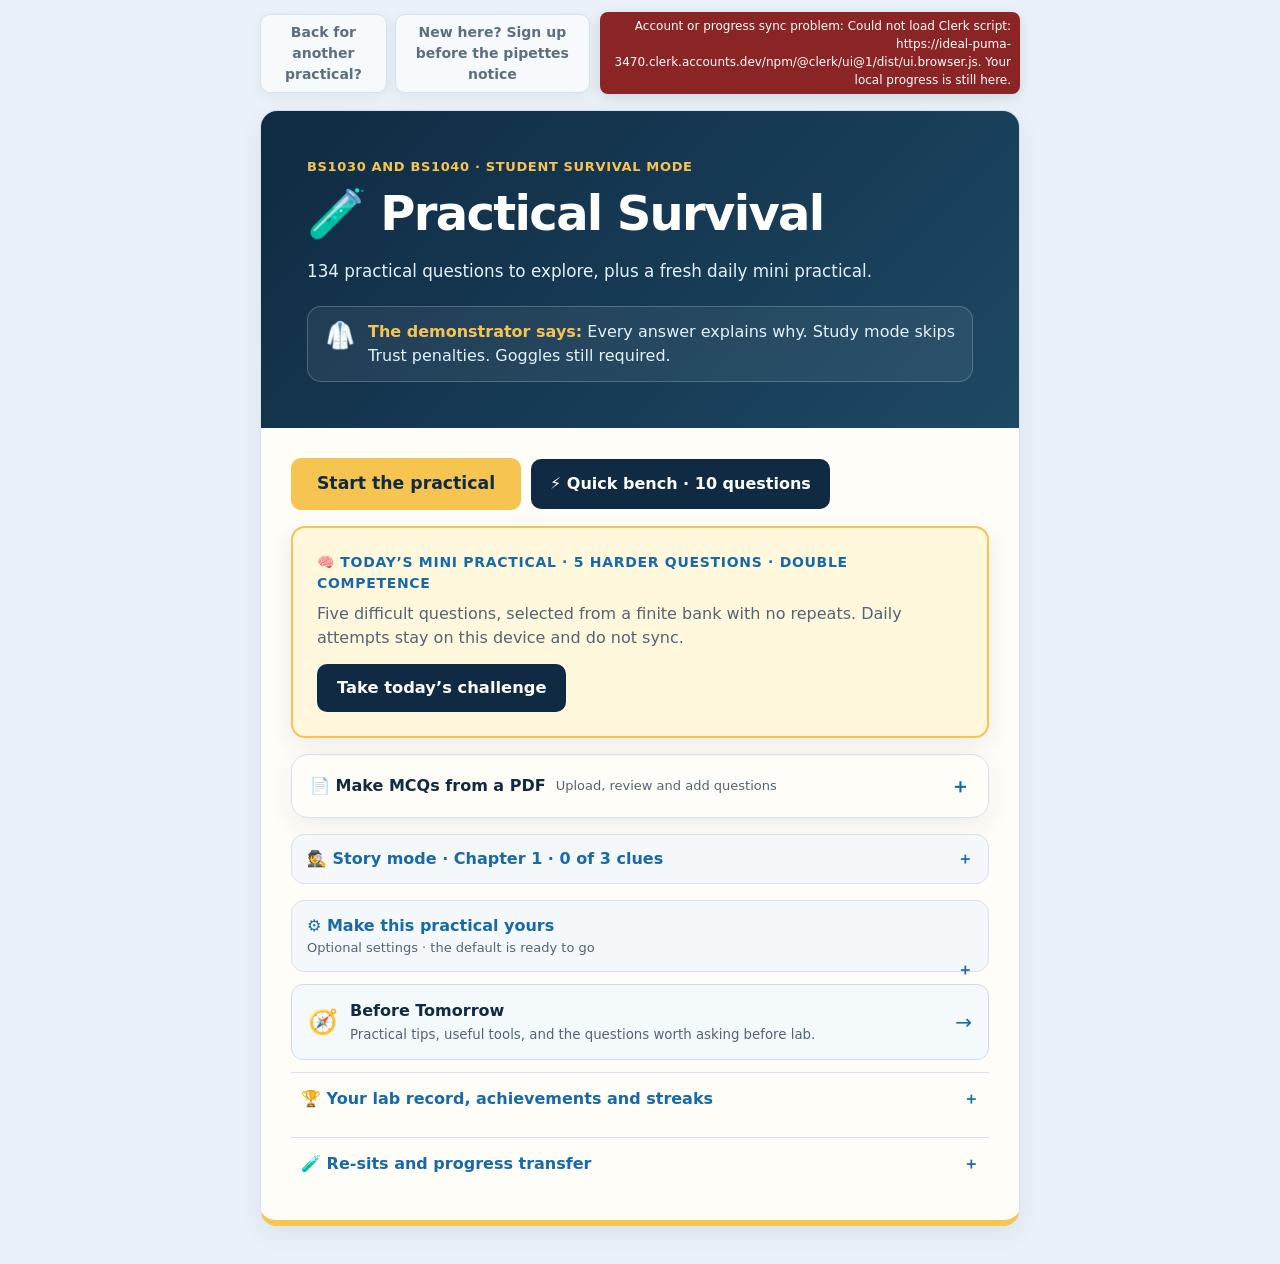
==== commit 5bfd9c50: "Add PDF question generation Co-authored-by: Copilot App <223556219+Copilot@users.noreply.github.com>" ====
--- a/index.html
+++ b/index.html
@@ -179,6 +179,7 @@
 {id:"redeem",name:"🏆 Resit Redemption",desc:"Correctly answer 5 questions from your Re-sit folder"},
 {id:"banned",name:"💀 Banned From The Lab",desc:"Get ejected for reaching zero Trust"},
 ];
+window.BSGameQuestionBank=Q;
 function resit(){try{return JSON.parse(localStorage.getItem(RESIT)||"[]")}catch(e){return[]}}
 function setResit(a){try{localStorage.setItem(RESIT,JSON.stringify(a))}catch(e){}}
 function att(){try{return JSON.parse(localStorage.getItem(ATT)||"{}")}catch(e){return{}}}
